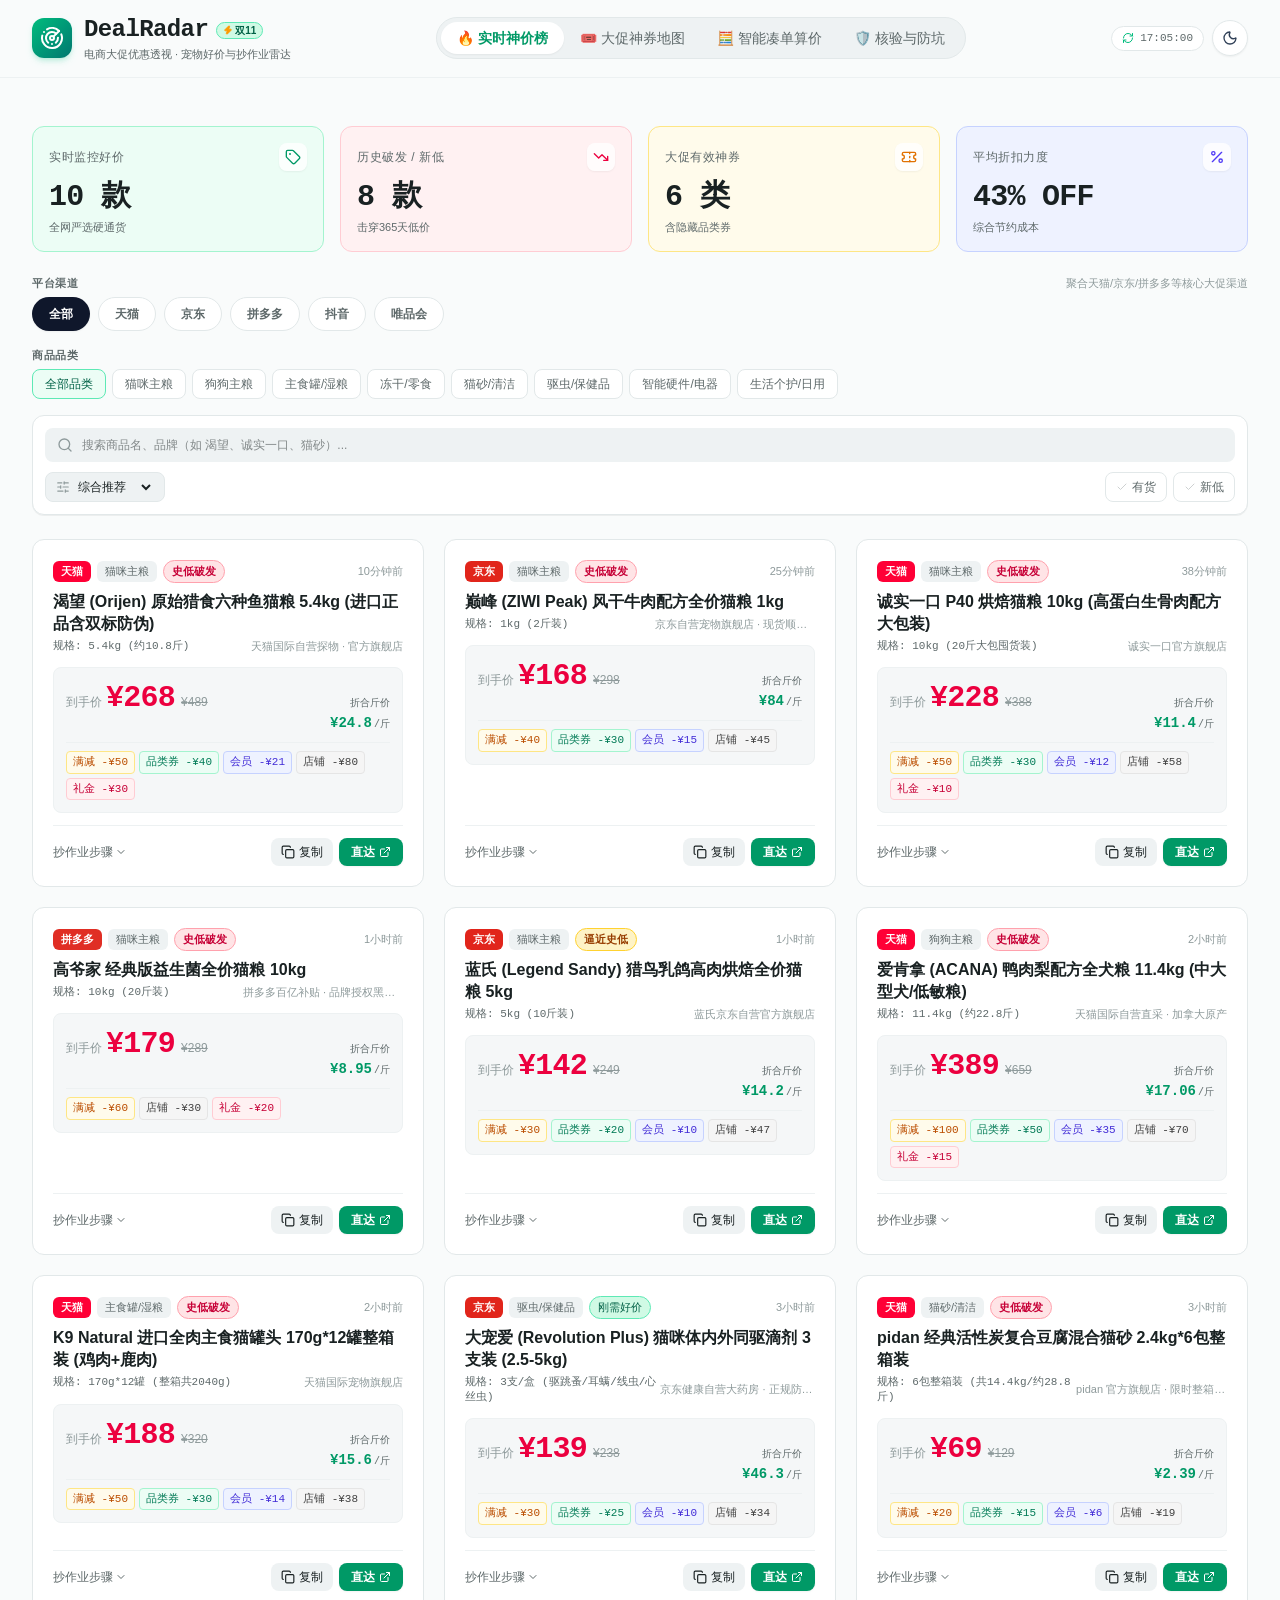
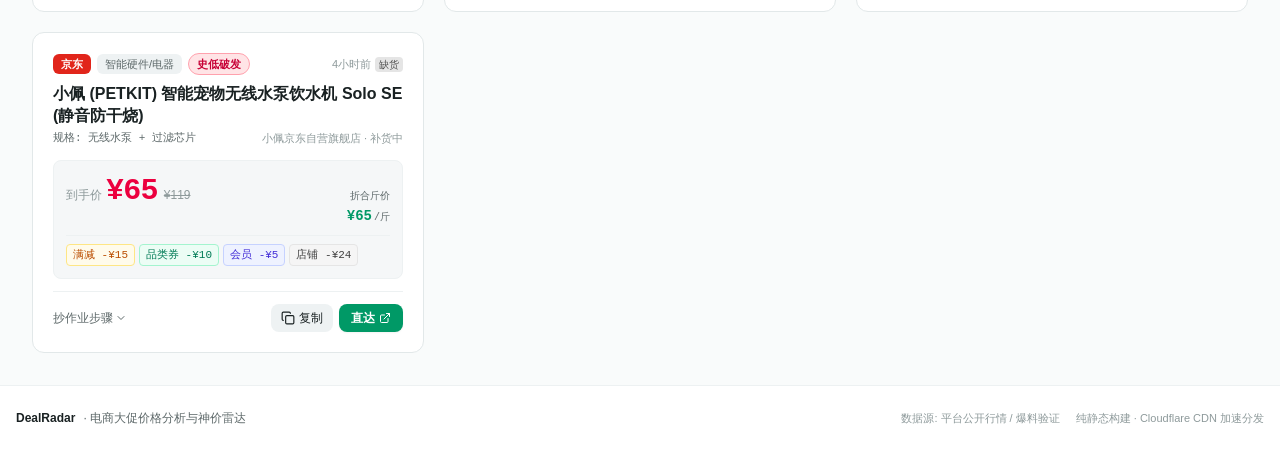
==== pages/deal-radar/index.html @ f2adf4da "chore(pages): 同步 deal-radar 移动端适配静态产物" ====
<!DOCTYPE html>
<html lang="zh-CN">
  <head>
    <meta charset="UTF-8" />
    <meta name="viewport" content="width=device-width, initial-scale=1.0, maximum-scale=1.0, user-scalable=no, viewport-fit=cover" />
    <meta name="apple-mobile-web-app-capable" content="yes" />
    <meta name="apple-mobile-web-app-status-bar-style" content="default" />
    <meta name="format-detection" content="telephone=no" />
    <title>DealRadar | 电商大促价格分析与神价雷达</title>
    <meta name="description" content="双十一电商促销规则叠加透视、大额优惠券与隐藏入口直达、宠物好价实时抄作业雷达。" />
    <link rel="icon" type="image/svg+xml" href="data:image/svg+xml,<svg xmlns='http://www.w3.org/2000/svg' viewBox='0 0 24 24' fill='none' stroke='%23059669' stroke-width='2' stroke-linecap='round' stroke-linejoin='round'><circle cx='12' cy='12' r='10'/><path d='m4.93 4.93 4.24 4.24'/><path d='m14.83 9.17 4.24-4.24'/><path d='m14.83 14.83 4.24 4.24'/><path d='m9.17 14.83-4.24 4.24'/><circle cx='12' cy='12' r='4'/></svg>" />
    <script type="module" crossorigin src="./assets/index-WCNgTl_x.js"></script>
    <link rel="stylesheet" crossorigin href="./assets/index-mOmUzY-4.css">
  </head>
  <body class="min-h-screen">
    <div id="root"></div>
  </body>
</html>
---- pages/deal-radar/assets/index-mOmUzY-4.css ----
/*! tailwindcss v4.3.3 | MIT License | https://tailwindcss.com */
@layer properties{@supports (((-webkit-hyphens:none)) and (not (margin-trim:inline))) or ((-moz-orient:inline) and (not (color:rgb(from red r g b)))){*,:before,:after,::backdrop{--tw-translate-x:0;--tw-translate-y:0;--tw-translate-z:0;--tw-scale-x:1;--tw-scale-y:1;--tw-scale-z:1;--tw-space-y-reverse:0;--tw-border-style:solid;--tw-gradient-position:initial;--tw-gradient-from:#0000;--tw-gradient-via:#0000;--tw-gradient-to:#0000;--tw-gradient-stops:initial;--tw-gradient-via-stops:initial;--tw-gradient-from-position:0%;--tw-gradient-via-position:50%;--tw-gradient-to-position:100%;--tw-leading:initial;--tw-font-weight:initial;--tw-tracking:initial;--tw-shadow:0 0 #0000;--tw-shadow-color:initial;--tw-shadow-alpha:100%;--tw-inset-shadow:0 0 #0000;--tw-inset-shadow-color:initial;--tw-inset-shadow-alpha:100%;--tw-ring-color:initial;--tw-ring-shadow:0 0 #0000;--tw-inset-ring-color:initial;--tw-inset-ring-shadow:0 0 #0000;--tw-ring-inset:initial;--tw-ring-offset-width:0px;--tw-ring-offset-color:#fff;--tw-ring-offset-shadow:0 0 #0000;--tw-backdrop-blur:initial;--tw-backdrop-brightness:initial;--tw-backdrop-contrast:initial;--tw-backdrop-grayscale:initial;--tw-backdrop-hue-rotate:initial;--tw-backdrop-invert:initial;--tw-backdrop-opacity:initial;--tw-backdrop-saturate:initial;--tw-backdrop-sepia:initial;--tw-duration:initial}}}@layer theme{:root,:host{--font-sans:-apple-system, BlinkMacSystemFont, "Segoe UI", Roboto, "Helvetica Neue", "Noto Sans", Arial, sans-serif, "Apple Color Emoji", "Segoe UI Emoji", "Segoe UI Symbol", "Noto Color Emoji";--font-mono:ui-monospace, SFMono-Regular, Menlo, Monaco, Consolas, "Liberation Mono", "Courier New", monospace;--color-amber-50:oklch(98.7% .022 95.277);--color-amber-100:oklch(96.2% .059 95.617);--color-amber-200:oklch(92.4% .12 95.746);--color-amber-300:oklch(87.9% .169 91.605);--color-amber-400:oklch(82.8% .189 84.429);--color-amber-500:oklch(76.9% .188 70.08);--color-amber-600:oklch(66.6% .179 58.318);--color-amber-700:oklch(55.5% .163 48.998);--color-amber-800:oklch(47.3% .137 46.201);--color-amber-900:oklch(41.4% .112 45.904);--color-amber-950:oklch(27.9% .077 45.635);--color-emerald-50:oklch(97.9% .021 166.113);--color-emerald-100:oklch(95% .052 163.051);--color-emerald-200:oklch(90.5% .093 164.15);--color-emerald-300:oklch(84.5% .143 164.978);--color-emerald-400:oklch(76.5% .177 163.223);--color-emerald-500:oklch(69.6% .17 162.48);--color-emerald-600:oklch(59.6% .145 163.225);--color-emerald-700:oklch(50.8% .118 165.612);--color-emerald-800:oklch(43.2% .095 166.913);--color-emerald-900:oklch(37.8% .077 168.94);--color-emerald-950:oklch(26.2% .051 172.552);--color-teal-500:oklch(70.4% .14 182.503);--color-teal-700:oklch(51.1% .096 186.391);--color-indigo-50:oklch(96.2% .018 272.314);--color-indigo-100:oklch(93% .034 272.788);--color-indigo-200:oklch(87% .065 274.039);--color-indigo-300:oklch(78.5% .115 274.713);--color-indigo-400:oklch(67.3% .182 276.935);--color-indigo-500:oklch(58.5% .233 277.117);--color-indigo-600:oklch(51.1% .262 276.966);--color-indigo-700:oklch(45.7% .24 277.023);--color-indigo-800:oklch(39.8% .195 277.366);--color-indigo-900:oklch(35.9% .144 278.697);--color-indigo-950:oklch(25.7% .09 281.288);--color-purple-400:oklch(71.4% .203 305.504);--color-purple-600:oklch(55.8% .288 302.321);--color-rose-50:oklch(96.9% .015 12.422);--color-rose-100:oklch(94.1% .03 12.58);--color-rose-200:oklch(89.2% .058 10.001);--color-rose-300:oklch(81% .117 11.638);--color-rose-400:oklch(71.2% .194 13.428);--color-rose-500:oklch(64.5% .246 16.439);--color-rose-600:oklch(58.6% .253 17.585);--color-rose-700:oklch(51.4% .222 16.935);--color-rose-800:oklch(45.5% .188 13.697);--color-rose-900:oklch(41% .159 10.272);--color-rose-950:oklch(27.1% .105 12.094);--color-slate-700:oklch(37.2% .044 257.287);--color-slate-900:oklch(20.8% .042 265.755);--color-neutral-100:oklch(97% 0 none);--color-neutral-200:oklch(92.2% 0 none);--color-neutral-300:oklch(87% 0 none);--color-neutral-400:oklch(70.8% 0 none);--color-neutral-500:oklch(55.6% 0 none);--color-neutral-600:oklch(43.9% 0 none);--color-neutral-700:oklch(37.1% 0 none);--color-neutral-800:oklch(26.9% 0 none);--color-black:#000;--color-white:#fff;--spacing:.25rem;--text-xs:.75rem;--text-xs--line-height:calc(1 / .75);--text-sm:.875rem;--text-sm--line-height:calc(1.25 / .875);--text-base:1rem;--text-base--line-height:calc(1.5 / 1);--text-lg:1.125rem;--text-lg--line-height:calc(1.75 / 1.125);--text-xl:1.25rem;--text-xl--line-height:calc(1.75 / 1.25);--text-2xl:1.5rem;--text-2xl--line-height:calc(2 / 1.5);--text-3xl:1.875rem;--text-3xl--line-height:calc(2.25 / 1.875);--font-weight-normal:400;--font-weight-medium:500;--font-weight-semibold:600;--font-weight-bold:700;--font-weight-extrabold:800;--font-weight-black:900;--tracking-tight:-.025em;--tracking-wider:.05em;--leading-snug:1.375;--leading-relaxed:1.625;--radius-md:.375rem;--radius-lg:.5rem;--radius-xl:.75rem;--radius-2xl:1rem;--animate-pulse:pulse 2s cubic-bezier(.4, 0, .6, 1) infinite;--animate-bounce:bounce 1s infinite;--blur-xl:24px;--default-transition-duration:.15s;--default-transition-timing-function:cubic-bezier(.4, 0, .2, 1);--default-font-family:var(--font-sans);--default-mono-font-family:var(--font-mono)}}@layer base{*,:after,:before,::backdrop{box-sizing:border-box;border:0 solid;margin:0;padding:0}::file-selector-button{box-sizing:border-box;border:0 solid;margin:0;padding:0}html,:host{-webkit-text-size-adjust:100%;tab-size:4;line-height:1.5;font-family:var(--default-font-family,-apple-system, BlinkMacSystemFont, "Segoe UI", Roboto, "Helvetica Neue", "Noto Sans", Arial, sans-serif, "Apple Color Emoji", "Segoe UI Emoji", "Segoe UI Symbol", "Noto Color Emoji");font-feature-settings:var(--default-font-feature-settings,normal);font-variation-settings:var(--default-font-variation-settings,normal);-webkit-tap-highlight-color:transparent}hr{height:0;color:inherit;border-top-width:1px}abbr:where([title]){-webkit-text-decoration:underline dotted;text-decoration:underline dotted}h1,h2,h3,h4,h5,h6{font-size:inherit;font-weight:inherit}a{color:inherit;-webkit-text-decoration:inherit;-webkit-text-decoration:inherit;-webkit-text-decoration:inherit;-webkit-text-decoration:inherit;text-decoration:inherit}b,strong{font-weight:bolder}code,kbd,samp,pre{font-family:var(--default-mono-font-family,ui-monospace, SFMono-Regular, Menlo, Monaco, Consolas, "Liberation Mono", "Courier New", monospace);font-feature-settings:var(--default-mono-font-feature-settings,normal);font-variation-settings:var(--default-mono-font-variation-settings,normal);font-size:1em}small{font-size:80%}sub,sup{vertical-align:baseline;font-size:75%;line-height:0;position:relative}sub{bottom:-.25em}sup{top:-.5em}table{text-indent:0;border-color:inherit;border-collapse:collapse}:-moz-focusring:where(:not(iframe)){outline:auto}progress{vertical-align:baseline}summary{display:list-item}ol,ul,menu{list-style:none}img,svg,video,canvas,audio,iframe,embed,object{vertical-align:middle;display:block}img,video{max-width:100%;height:auto}button,input,select,optgroup,textarea{font:inherit;font-feature-settings:inherit;font-variation-settings:inherit;letter-spacing:inherit;color:inherit;opacity:1;background-color:#0000;border-radius:0}::file-selector-button{font:inherit;font-feature-settings:inherit;font-variation-settings:inherit;letter-spacing:inherit;color:inherit;opacity:1;background-color:#0000;border-radius:0}:where(select:is([multiple],[size])) optgroup{font-weight:bolder}:where(select:is([multiple],[size])) optgroup option{padding-inline-start:20px}::file-selector-button{margin-inline-end:4px}::placeholder{opacity:1}@supports (not ((-webkit-appearance:-apple-pay-button))) or (contain-intrinsic-size:1px){::placeholder{color:currentColor}@supports (color:color-mix(in lab, red, red)){::placeholder{color:color-mix(in oklab, currentcolor 50%, transparent)}}}textarea{resize:vertical}::-webkit-search-decoration{-webkit-appearance:none}::-webkit-date-and-time-value{min-height:1lh;text-align:inherit}::-webkit-datetime-edit{display:inline-flex}::-webkit-datetime-edit-fields-wrapper{padding:0}::-webkit-datetime-edit{padding-block:0}::-webkit-datetime-edit-year-field{padding-block:0}::-webkit-datetime-edit-month-field{padding-block:0}::-webkit-datetime-edit-day-field{padding-block:0}::-webkit-datetime-edit-hour-field{padding-block:0}::-webkit-datetime-edit-minute-field{padding-block:0}::-webkit-datetime-edit-second-field{padding-block:0}::-webkit-datetime-edit-millisecond-field{padding-block:0}::-webkit-datetime-edit-meridiem-field{padding-block:0}::-webkit-calendar-picker-indicator{line-height:1}:-moz-ui-invalid{box-shadow:none}button,input:where([type=button],[type=reset],[type=submit]){appearance:button}::file-selector-button{appearance:button}::-webkit-inner-spin-button{height:auto}::-webkit-outer-spin-button{height:auto}[hidden]:where(:not([hidden=until-found])){display:none!important}}@layer components;@layer utilities{.absolute{position:absolute}.fixed{position:fixed}.relative{position:relative}.static{position:static}.sticky{position:sticky}.top-0{top:0}.top-1\/2{top:50%}.right-0{right:0}.bottom-0{bottom:0}.left-0{left:0}.left-3{left:calc(var(--spacing) * 3)}.z-40{z-index:40}.z-50{z-index:50}.-mx-3\.5{margin-inline:calc(var(--spacing) * -3.5)}.mx-auto{margin-inline:auto}.my-3{margin-block:calc(var(--spacing) * 3)}.mt-0\.5{margin-top:calc(var(--spacing) * .5)}.mt-1{margin-top:var(--spacing)}.mt-2{margin-top:calc(var(--spacing) * 2)}.mt-2\.5{margin-top:calc(var(--spacing) * 2.5)}.mt-3{margin-top:calc(var(--spacing) * 3)}.mt-3\.5{margin-top:calc(var(--spacing) * 3.5)}.mt-6{margin-top:calc(var(--spacing) * 6)}.mt-auto{margin-top:auto}.mb-1{margin-bottom:var(--spacing)}.mb-1\.5{margin-bottom:calc(var(--spacing) * 1.5)}.mb-2{margin-bottom:calc(var(--spacing) * 2)}.mb-2\.5{margin-bottom:calc(var(--spacing) * 2.5)}.ml-0\.5{margin-left:calc(var(--spacing) * .5)}.ml-1{margin-left:var(--spacing)}.line-clamp-1{-webkit-line-clamp:1;-webkit-box-orient:vertical;display:-webkit-box;overflow:hidden}.line-clamp-2{-webkit-line-clamp:2;-webkit-box-orient:vertical;display:-webkit-box;overflow:hidden}.block{display:block}.flex{display:flex}.grid{display:grid}.hidden{display:none}.inline-flex{display:inline-flex}.h-0\.5{height:calc(var(--spacing) * .5)}.h-2\.5{height:calc(var(--spacing) * 2.5)}.h-3{height:calc(var(--spacing) * 3)}.h-3\.5{height:calc(var(--spacing) * 3.5)}.h-4{height:calc(var(--spacing) * 4)}.h-4\.5{height:calc(var(--spacing) * 4.5)}.h-5{height:calc(var(--spacing) * 5)}.h-8{height:calc(var(--spacing) * 8)}.h-9{height:calc(var(--spacing) * 9)}.h-14{height:calc(var(--spacing) * 14)}.min-h-screen{min-height:100vh}.w-2\.5{width:calc(var(--spacing) * 2.5)}.w-3{width:calc(var(--spacing) * 3)}.w-3\.5{width:calc(var(--spacing) * 3.5)}.w-4{width:calc(var(--spacing) * 4)}.w-4\.5{width:calc(var(--spacing) * 4.5)}.w-5{width:calc(var(--spacing) * 5)}.w-8{width:calc(var(--spacing) * 8)}.w-9{width:calc(var(--spacing) * 9)}.w-full{width:100%}.max-w-\[140px\]{max-width:140px}.max-w-\[220px\]{max-width:220px}.max-w-\[1440px\]{max-width:1440px}.min-w-0{min-width:0}.flex-1{flex:1}.shrink-0{flex-shrink:0}.-translate-y-1\/2{--tw-translate-y:calc(calc(1 / 2 * 100%) * -1);translate:var(--tw-translate-x) var(--tw-translate-y)}.scale-100{--tw-scale-x:100%;--tw-scale-y:100%;--tw-scale-z:100%;scale:var(--tw-scale-x) var(--tw-scale-y)}.scale-110{--tw-scale-x:110%;--tw-scale-y:110%;--tw-scale-z:110%;scale:var(--tw-scale-x) var(--tw-scale-y)}.animate-\[spin_6s_linear_infinite\]{animation:6s linear infinite spin}.animate-bounce{animation:var(--animate-bounce)}.animate-pulse{animation:var(--animate-pulse)}.cursor-pointer{cursor:pointer}.scrollbar-none{scrollbar-width:none}.grid-cols-1{grid-template-columns:repeat(1,minmax(0,1fr))}.grid-cols-2{grid-template-columns:repeat(2,minmax(0,1fr))}.grid-cols-4{grid-template-columns:repeat(4,minmax(0,1fr))}.flex-col{flex-direction:column}.flex-wrap{flex-wrap:wrap}.items-baseline{align-items:baseline}.items-center{align-items:center}.items-start{align-items:flex-start}.justify-between{justify-content:space-between}.justify-center{justify-content:center}.gap-0\.5{gap:calc(var(--spacing) * .5)}.gap-1{gap:var(--spacing)}.gap-1\.5{gap:calc(var(--spacing) * 1.5)}.gap-2{gap:calc(var(--spacing) * 2)}.gap-2\.5{gap:calc(var(--spacing) * 2.5)}.gap-3{gap:calc(var(--spacing) * 3)}.gap-3\.5{gap:calc(var(--spacing) * 3.5)}.gap-4{gap:calc(var(--spacing) * 4)}:where(.space-y-1>:not(:last-child)){--tw-space-y-reverse:0;margin-block-start:calc(var(--spacing) * var(--tw-space-y-reverse));margin-block-end:calc(var(--spacing) * calc(1 - var(--tw-space-y-reverse)))}:where(.space-y-1\.5>:not(:last-child)){--tw-space-y-reverse:0;margin-block-start:calc(calc(var(--spacing) * 1.5) * var(--tw-space-y-reverse));margin-block-end:calc(calc(var(--spacing) * 1.5) * calc(1 - var(--tw-space-y-reverse)))}:where(.space-y-2>:not(:last-child)){--tw-space-y-reverse:0;margin-block-start:calc(calc(var(--spacing) * 2) * var(--tw-space-y-reverse));margin-block-end:calc(calc(var(--spacing) * 2) * calc(1 - var(--tw-space-y-reverse)))}:where(.space-y-2\.5>:not(:last-child)){--tw-space-y-reverse:0;margin-block-start:calc(calc(var(--spacing) * 2.5) * var(--tw-space-y-reverse));margin-block-end:calc(calc(var(--spacing) * 2.5) * calc(1 - var(--tw-space-y-reverse)))}:where(.space-y-3>:not(:last-child)){--tw-space-y-reverse:0;margin-block-start:calc(calc(var(--spacing) * 3) * var(--tw-space-y-reverse));margin-block-end:calc(calc(var(--spacing) * 3) * calc(1 - var(--tw-space-y-reverse)))}:where(.space-y-3\.5>:not(:last-child)){--tw-space-y-reverse:0;margin-block-start:calc(calc(var(--spacing) * 3.5) * var(--tw-space-y-reverse));margin-block-end:calc(calc(var(--spacing) * 3.5) * calc(1 - var(--tw-space-y-reverse)))}:where(.space-y-4>:not(:last-child)){--tw-space-y-reverse:0;margin-block-start:calc(calc(var(--spacing) * 4) * var(--tw-space-y-reverse));margin-block-end:calc(calc(var(--spacing) * 4) * calc(1 - var(--tw-space-y-reverse)))}:where(.space-y-6>:not(:last-child)){--tw-space-y-reverse:0;margin-block-start:calc(calc(var(--spacing) * 6) * var(--tw-space-y-reverse));margin-block-end:calc(calc(var(--spacing) * 6) * calc(1 - var(--tw-space-y-reverse)))}.truncate{text-overflow:ellipsis;white-space:nowrap;overflow:hidden}.overflow-x-auto{overflow-x:auto}.rounded{border-radius:.25rem}.rounded-2xl{border-radius:var(--radius-2xl)}.rounded-full{border-radius:2147483647px}.rounded-lg{border-radius:var(--radius-lg)}.rounded-md{border-radius:var(--radius-md)}.rounded-xl{border-radius:var(--radius-xl)}.border{border-style:var(--tw-border-style);border-width:1px}.border-t{border-top-style:var(--tw-border-style);border-top-width:1px}.border-b{border-bottom-style:var(--tw-border-style);border-bottom-width:1px}.border-none{--tw-border-style:none;border-style:none}.border-\[var\(--color-border\)\]{border-color:var(--color-border)}.border-\[var\(--color-border-soft\)\]{border-color:var(--color-border-soft)}.border-amber-200{border-color:var(--color-amber-200)}.border-amber-300{border-color:var(--color-amber-300)}.border-emerald-200{border-color:var(--color-emerald-200)}.border-emerald-200\/60{border-color:#a4f4cf99}@supports (color:color-mix(in lab, red, red)){.border-emerald-200\/60{border-color:color-mix(in oklab, var(--color-emerald-200) 60%, transparent)}}.border-emerald-300{border-color:var(--color-emerald-300)}.border-emerald-500\/20{border-color:#00bb7f33}@supports (color:color-mix(in lab, red, red)){.border-emerald-500\/20{border-color:color-mix(in oklab, var(--color-emerald-500) 20%, transparent)}}.border-emerald-600{border-color:var(--color-emerald-600)}.border-indigo-200{border-color:var(--color-indigo-200)}.border-neutral-200{border-color:var(--color-neutral-200)}.border-rose-200{border-color:var(--color-rose-200)}.border-rose-300{border-color:var(--color-rose-300)}.border-rose-600{border-color:var(--color-rose-600)}.border-transparent{border-color:#0000}.bg-\[var\(--color-page\)\],.bg-\[var\(--color-page\)\]\/95{background-color:var(--color-page)}@supports (color:color-mix(in lab, red, red)){.bg-\[var\(--color-page\)\]\/95{background-color:color-mix(in oklab, var(--color-page) 95%, transparent)}}.bg-\[var\(--color-surface\)\],.bg-\[var\(--color-surface\)\]\/95{background-color:var(--color-surface)}@supports (color:color-mix(in lab, red, red)){.bg-\[var\(--color-surface\)\]\/95{background-color:color-mix(in oklab, var(--color-surface) 95%, transparent)}}.bg-\[var\(--color-surface-muted\)\],.bg-\[var\(--color-surface-muted\)\]\/40{background-color:var(--color-surface-muted)}@supports (color:color-mix(in lab, red, red)){.bg-\[var\(--color-surface-muted\)\]\/40{background-color:color-mix(in oklab, var(--color-surface-muted) 40%, transparent)}}.bg-\[var\(--color-surface-muted\)\]\/50{background-color:var(--color-surface-muted)}@supports (color:color-mix(in lab, red, red)){.bg-\[var\(--color-surface-muted\)\]\/50{background-color:color-mix(in oklab, var(--color-surface-muted) 50%, transparent)}}.bg-\[var\(--color-surface-muted\)\]\/60{background-color:var(--color-surface-muted)}@supports (color:color-mix(in lab, red, red)){.bg-\[var\(--color-surface-muted\)\]\/60{background-color:color-mix(in oklab, var(--color-surface-muted) 60%, transparent)}}.bg-amber-50{background-color:var(--color-amber-50)}.bg-amber-100{background-color:var(--color-amber-100)}.bg-emerald-50{background-color:var(--color-emerald-50)}.bg-emerald-50\/50{background-color:#ecfdf580}@supports (color:color-mix(in lab, red, red)){.bg-emerald-50\/50{background-color:color-mix(in oklab, var(--color-emerald-50) 50%, transparent)}}.bg-emerald-100{background-color:var(--color-emerald-100)}.bg-emerald-200\/80{background-color:#a4f4cfcc}@supports (color:color-mix(in lab, red, red)){.bg-emerald-200\/80{background-color:color-mix(in oklab, var(--color-emerald-200) 80%, transparent)}}.bg-emerald-500{background-color:var(--color-emerald-500)}.bg-emerald-600{background-color:var(--color-emerald-600)}.bg-indigo-50{background-color:var(--color-indigo-50)}.bg-indigo-50\/60{background-color:#eef2ff99}@supports (color:color-mix(in lab, red, red)){.bg-indigo-50\/60{background-color:color-mix(in oklab, var(--color-indigo-50) 60%, transparent)}}.bg-indigo-100{background-color:var(--color-indigo-100)}.bg-neutral-100{background-color:var(--color-neutral-100)}.bg-neutral-200{background-color:var(--color-neutral-200)}.bg-rose-50{background-color:var(--color-rose-50)}.bg-rose-100{background-color:var(--color-rose-100)}.bg-rose-600{background-color:var(--color-rose-600)}.bg-slate-900{background-color:var(--color-slate-900)}.bg-transparent{background-color:#0000}.bg-white{background-color:var(--color-white)}.bg-white\/80{background-color:#fffc}@supports (color:color-mix(in lab, red, red)){.bg-white\/80{background-color:color-mix(in oklab, var(--color-white) 80%, transparent)}}.bg-gradient-to-br{--tw-gradient-position:to bottom right in oklab;background-image:linear-gradient(var(--tw-gradient-stops))}.bg-gradient-to-r{--tw-gradient-position:to right in oklab;background-image:linear-gradient(var(--tw-gradient-stops))}.from-emerald-500{--tw-gradient-from:var(--color-emerald-500);--tw-gradient-stops:var(--tw-gradient-via-stops,var(--tw-gradient-position), var(--tw-gradient-from) var(--tw-gradient-from-position), var(--tw-gradient-to) var(--tw-gradient-to-position))}.from-emerald-500\/10{--tw-gradient-from:#00bb7f1a}@supports (color:color-mix(in lab, red, red)){.from-emerald-500\/10{--tw-gradient-from:color-mix(in oklab, var(--color-emerald-500) 10%, transparent)}}.from-emerald-500\/10{--tw-gradient-stops:var(--tw-gradient-via-stops,var(--tw-gradient-position), var(--tw-gradient-from) var(--tw-gradient-from-position), var(--tw-gradient-to) var(--tw-gradient-to-position))}.via-teal-500\/10{--tw-gradient-via:#00baa71a}@supports (color:color-mix(in lab, red, red)){.via-teal-500\/10{--tw-gradient-via:color-mix(in oklab, var(--color-teal-500) 10%, transparent)}}.via-teal-500\/10{--tw-gradient-via-stops:var(--tw-gradient-position), var(--tw-gradient-from) var(--tw-gradient-from-position), var(--tw-gradient-via) var(--tw-gradient-via-position), var(--tw-gradient-to) var(--tw-gradient-to-position);--tw-gradient-stops:var(--tw-gradient-via-stops)}.to-indigo-500\/10{--tw-gradient-to:#625fff1a}@supports (color:color-mix(in lab, red, red)){.to-indigo-500\/10{--tw-gradient-to:color-mix(in oklab, var(--color-indigo-500) 10%, transparent)}}.to-indigo-500\/10{--tw-gradient-stops:var(--tw-gradient-via-stops,var(--tw-gradient-position), var(--tw-gradient-from) var(--tw-gradient-from-position), var(--tw-gradient-to) var(--tw-gradient-to-position))}.to-teal-700{--tw-gradient-to:var(--color-teal-700);--tw-gradient-stops:var(--tw-gradient-via-stops,var(--tw-gradient-position), var(--tw-gradient-from) var(--tw-gradient-from-position), var(--tw-gradient-to) var(--tw-gradient-to-position))}.fill-amber-500{fill:var(--color-amber-500)}.p-1{padding:var(--spacing)}.p-1\.5{padding:calc(var(--spacing) * 1.5)}.p-2{padding:calc(var(--spacing) * 2)}.p-2\.5{padding:calc(var(--spacing) * 2.5)}.p-3{padding:calc(var(--spacing) * 3)}.p-3\.5{padding:calc(var(--spacing) * 3.5)}.p-4{padding:calc(var(--spacing) * 4)}.p-5{padding:calc(var(--spacing) * 5)}.px-1{padding-inline:var(--spacing)}.px-1\.5{padding-inline:calc(var(--spacing) * 1.5)}.px-2\.5{padding-inline:calc(var(--spacing) * 2.5)}.px-3{padding-inline:calc(var(--spacing) * 3)}.px-3\.5{padding-inline:calc(var(--spacing) * 3.5)}.px-4{padding-inline:calc(var(--spacing) * 4)}.py-0\.5{padding-block:calc(var(--spacing) * .5)}.py-1{padding-block:var(--spacing)}.py-1\.5{padding-block:calc(var(--spacing) * 1.5)}.py-2{padding-block:calc(var(--spacing) * 2)}.py-2\.5{padding-block:calc(var(--spacing) * 2.5)}.py-3{padding-block:calc(var(--spacing) * 3)}.py-6{padding-block:calc(var(--spacing) * 6)}.py-12{padding-block:calc(var(--spacing) * 12)}.pt-1\.5{padding-top:calc(var(--spacing) * 1.5)}.pt-2\.5{padding-top:calc(var(--spacing) * 2.5)}.pt-3{padding-top:calc(var(--spacing) * 3)}.pr-4{padding-right:calc(var(--spacing) * 4)}.pb-0\.5{padding-bottom:calc(var(--spacing) * .5)}.pb-1{padding-bottom:var(--spacing)}.pb-20{padding-bottom:calc(var(--spacing) * 20)}.pb-24{padding-bottom:calc(var(--spacing) * 24)}.pb-\[env\(safe-area-inset-bottom\)\]{padding-bottom:env(safe-area-inset-bottom)}.pl-9{padding-left:calc(var(--spacing) * 9)}.text-center{text-align:center}.text-right{text-align:right}.font-mono{font-family:var(--font-mono)}.text-2xl{font-size:var(--text-2xl);line-height:var(--tw-leading,var(--text-2xl--line-height))}.text-base{font-size:var(--text-base);line-height:var(--tw-leading,var(--text-base--line-height))}.text-lg{font-size:var(--text-lg);line-height:var(--tw-leading,var(--text-lg--line-height))}.text-sm{font-size:var(--text-sm);line-height:var(--tw-leading,var(--text-sm--line-height))}.text-xl{font-size:var(--text-xl);line-height:var(--tw-leading,var(--text-xl--line-height))}.text-xs{font-size:var(--text-xs);line-height:var(--tw-leading,var(--text-xs--line-height))}.text-\[9px\]{font-size:9px}.text-\[10px\]{font-size:10px}.text-\[11px\]{font-size:11px}.leading-none{--tw-leading:1;line-height:1}.leading-relaxed{--tw-leading:var(--leading-relaxed);line-height:var(--leading-relaxed)}.leading-snug{--tw-leading:var(--leading-snug);line-height:var(--leading-snug)}.font-black{--tw-font-weight:var(--font-weight-black);font-weight:var(--font-weight-black)}.font-bold{--tw-font-weight:var(--font-weight-bold);font-weight:var(--font-weight-bold)}.font-extrabold{--tw-font-weight:var(--font-weight-extrabold);font-weight:var(--font-weight-extrabold)}.font-medium{--tw-font-weight:var(--font-weight-medium);font-weight:var(--font-weight-medium)}.font-normal{--tw-font-weight:var(--font-weight-normal);font-weight:var(--font-weight-normal)}.font-semibold{--tw-font-weight:var(--font-weight-semibold);font-weight:var(--font-weight-semibold)}.tracking-tight{--tw-tracking:var(--tracking-tight);letter-spacing:var(--tracking-tight)}.tracking-wider{--tw-tracking:var(--tracking-wider);letter-spacing:var(--tracking-wider)}.whitespace-nowrap{white-space:nowrap}.text-\[var\(--color-text-muted\)\]{color:var(--color-text-muted)}.text-\[var\(--color-text-primary\)\]{color:var(--color-text-primary)}.text-\[var\(--color-text-soft\)\]{color:var(--color-text-soft)}.text-amber-400{color:var(--color-amber-400)}.text-amber-500{color:var(--color-amber-500)}.text-amber-600{color:var(--color-amber-600)}.text-amber-700{color:var(--color-amber-700)}.text-amber-800{color:var(--color-amber-800)}.text-emerald-500{color:var(--color-emerald-500)}.text-emerald-600{color:var(--color-emerald-600)}.text-emerald-700{color:var(--color-emerald-700)}.text-emerald-800{color:var(--color-emerald-800)}.text-indigo-600{color:var(--color-indigo-600)}.text-indigo-700{color:var(--color-indigo-700)}.text-neutral-500{color:var(--color-neutral-500)}.text-neutral-600{color:var(--color-neutral-600)}.text-neutral-700{color:var(--color-neutral-700)}.text-purple-600{color:var(--color-purple-600)}.text-rose-500{color:var(--color-rose-500)}.text-rose-600{color:var(--color-rose-600)}.text-rose-700{color:var(--color-rose-700)}.text-slate-700{color:var(--color-slate-700)}.text-white{color:var(--color-white)}.uppercase{text-transform:uppercase}.line-through{text-decoration-line:line-through}.opacity-30{opacity:.3}.opacity-60{opacity:.6}.opacity-100{opacity:1}.shadow-2xs{--tw-shadow:0 1px var(--tw-shadow-color,#0000000d);box-shadow:var(--tw-inset-shadow), var(--tw-inset-ring-shadow), var(--tw-ring-offset-shadow), var(--tw-ring-shadow), var(--tw-shadow)}.shadow-\[0_-4px_20px_rgba\(0\,0\,0\,0\.06\)\]{--tw-shadow:0 -4px 20px var(--tw-shadow-color,#0000000f);box-shadow:var(--tw-inset-shadow), var(--tw-inset-ring-shadow), var(--tw-ring-offset-shadow), var(--tw-ring-shadow), var(--tw-shadow)}.shadow-md{--tw-shadow:0 4px 6px -1px var(--tw-shadow-color,#0000001a), 0 2px 4px -2px var(--tw-shadow-color,#0000001a);box-shadow:var(--tw-inset-shadow), var(--tw-inset-ring-shadow), var(--tw-ring-offset-shadow), var(--tw-ring-shadow), var(--tw-shadow)}.shadow-xs{--tw-shadow:0 1px 2px 0 var(--tw-shadow-color,#0000000d);box-shadow:var(--tw-inset-shadow), var(--tw-inset-ring-shadow), var(--tw-ring-offset-shadow), var(--tw-ring-shadow), var(--tw-shadow)}.shadow-emerald-500\/20{--tw-shadow-color:#00bb7f33}@supports (color:color-mix(in lab, red, red)){.shadow-emerald-500\/20{--tw-shadow-color:color-mix(in oklab, color-mix(in oklab, var(--color-emerald-500) 20%, transparent) var(--tw-shadow-alpha), transparent)}}.backdrop-blur-xl{--tw-backdrop-blur:blur(var(--blur-xl));-webkit-backdrop-filter:var(--tw-backdrop-blur,) var(--tw-backdrop-brightness,) var(--tw-backdrop-contrast,) var(--tw-backdrop-grayscale,) var(--tw-backdrop-hue-rotate,) var(--tw-backdrop-invert,) var(--tw-backdrop-opacity,) var(--tw-backdrop-saturate,) var(--tw-backdrop-sepia,);backdrop-filter:var(--tw-backdrop-blur,) var(--tw-backdrop-brightness,) var(--tw-backdrop-contrast,) var(--tw-backdrop-grayscale,) var(--tw-backdrop-hue-rotate,) var(--tw-backdrop-invert,) var(--tw-backdrop-opacity,) var(--tw-backdrop-saturate,) var(--tw-backdrop-sepia,)}.transition{transition-property:color,background-color,border-color,outline-color,text-decoration-color,fill,stroke,--tw-gradient-from,--tw-gradient-via,--tw-gradient-to,opacity,box-shadow,transform,translate,scale,rotate,filter,-webkit-backdrop-filter,backdrop-filter,display,content-visibility,overlay,pointer-events;transition-timing-function:var(--tw-ease,var(--default-transition-timing-function));transition-duration:var(--tw-duration,var(--default-transition-duration))}.transition-all{transition-property:all;transition-timing-function:var(--tw-ease,var(--default-transition-timing-function));transition-duration:var(--tw-duration,var(--default-transition-duration))}.transition-colors{transition-property:color,background-color,border-color,outline-color,text-decoration-color,fill,stroke,--tw-gradient-from,--tw-gradient-via,--tw-gradient-to;transition-timing-function:var(--tw-ease,var(--default-transition-timing-function));transition-duration:var(--tw-duration,var(--default-transition-duration))}.transition-transform{transition-property:transform,translate,scale,rotate;transition-timing-function:var(--tw-ease,var(--default-transition-timing-function));transition-duration:var(--tw-duration,var(--default-transition-duration))}.duration-200{--tw-duration:.2s;transition-duration:.2s}.outline-none{--tw-outline-style:none;outline-style:none}@media (hover:hover){.group-hover\:text-emerald-600:is(:where(.group):hover *){color:var(--color-emerald-600)}.hover\:-translate-y-0\.5:hover{--tw-translate-y:calc(var(--spacing) * -.5);translate:var(--tw-translate-x) var(--tw-translate-y)}.hover\:border-emerald-500\/40:hover{border-color:#00bb7f66}@supports (color:color-mix(in lab, red, red)){.hover\:border-emerald-500\/40:hover{border-color:color-mix(in oklab, var(--color-emerald-500) 40%, transparent)}}.hover\:bg-\[var\(--color-border\)\]:hover{background-color:var(--color-border)}.hover\:bg-\[var\(--color-surface-hover\)\]:hover{background-color:var(--color-surface-hover)}.hover\:bg-emerald-700:hover{background-color:var(--color-emerald-700)}.hover\:text-\[var\(--color-text-primary\)\]:hover{color:var(--color-text-primary)}.hover\:text-emerald-600:hover{color:var(--color-emerald-600)}.hover\:shadow-md:hover{--tw-shadow:0 4px 6px -1px var(--tw-shadow-color,#0000001a), 0 2px 4px -2px var(--tw-shadow-color,#0000001a);box-shadow:var(--tw-inset-shadow), var(--tw-inset-ring-shadow), var(--tw-ring-offset-shadow), var(--tw-ring-shadow), var(--tw-shadow)}}.focus\:border-emerald-500:focus{border-color:var(--color-emerald-500)}.focus\:border-indigo-500:focus{border-color:var(--color-indigo-500)}.focus\:bg-\[var\(--color-surface\)\]:focus{background-color:var(--color-surface)}.active\:scale-95:active{--tw-scale-x:95%;--tw-scale-y:95%;--tw-scale-z:95%;scale:var(--tw-scale-x) var(--tw-scale-y)}@media (width>=40rem){.sm\:mx-0{margin-inline:0}.sm\:my-6{margin-block:calc(var(--spacing) * 6)}.sm\:mt-3{margin-top:calc(var(--spacing) * 3)}.sm\:mt-3\.5{margin-top:calc(var(--spacing) * 3.5)}.sm\:flex{display:flex}.sm\:inline{display:inline}.sm\:h-5{height:calc(var(--spacing) * 5)}.sm\:h-6{height:calc(var(--spacing) * 6)}.sm\:h-9{height:calc(var(--spacing) * 9)}.sm\:h-10{height:calc(var(--spacing) * 10)}.sm\:w-5{width:calc(var(--spacing) * 5)}.sm\:w-6{width:calc(var(--spacing) * 6)}.sm\:w-9{width:calc(var(--spacing) * 9)}.sm\:w-10{width:calc(var(--spacing) * 10)}.sm\:max-w-\[160px\]{max-width:160px}.sm\:grid-cols-2{grid-template-columns:repeat(2,minmax(0,1fr))}.sm\:flex-row{flex-direction:row}.sm\:gap-1\.5{gap:calc(var(--spacing) * 1.5)}.sm\:gap-2{gap:calc(var(--spacing) * 2)}.sm\:gap-3{gap:calc(var(--spacing) * 3)}.sm\:gap-4{gap:calc(var(--spacing) * 4)}.sm\:gap-5{gap:calc(var(--spacing) * 5)}.sm\:gap-6{gap:calc(var(--spacing) * 6)}:where(.sm\:space-y-2>:not(:last-child)){--tw-space-y-reverse:0;margin-block-start:calc(calc(var(--spacing) * 2) * var(--tw-space-y-reverse));margin-block-end:calc(calc(var(--spacing) * 2) * calc(1 - var(--tw-space-y-reverse)))}:where(.sm\:space-y-4>:not(:last-child)){--tw-space-y-reverse:0;margin-block-start:calc(calc(var(--spacing) * 4) * var(--tw-space-y-reverse));margin-block-end:calc(calc(var(--spacing) * 4) * calc(1 - var(--tw-space-y-reverse)))}:where(.sm\:space-y-5>:not(:last-child)){--tw-space-y-reverse:0;margin-block-start:calc(calc(var(--spacing) * 5) * var(--tw-space-y-reverse));margin-block-end:calc(calc(var(--spacing) * 5) * calc(1 - var(--tw-space-y-reverse)))}:where(.sm\:space-y-6>:not(:last-child)){--tw-space-y-reverse:0;margin-block-start:calc(calc(var(--spacing) * 6) * var(--tw-space-y-reverse));margin-block-end:calc(calc(var(--spacing) * 6) * calc(1 - var(--tw-space-y-reverse)))}.sm\:p-2{padding:calc(var(--spacing) * 2)}.sm\:p-2\.5{padding:calc(var(--spacing) * 2.5)}.sm\:p-3{padding:calc(var(--spacing) * 3)}.sm\:p-4{padding:calc(var(--spacing) * 4)}.sm\:p-5{padding:calc(var(--spacing) * 5)}.sm\:px-0{padding-inline:0}.sm\:px-1\.5{padding-inline:calc(var(--spacing) * 1.5)}.sm\:px-2{padding-inline:calc(var(--spacing) * 2)}.sm\:px-4{padding-inline:calc(var(--spacing) * 4)}.sm\:px-8{padding-inline:calc(var(--spacing) * 8)}.sm\:py-0\.5{padding-block:calc(var(--spacing) * .5)}.sm\:py-2{padding-block:calc(var(--spacing) * 2)}.sm\:py-3\.5{padding-block:calc(var(--spacing) * 3.5)}.sm\:py-6{padding-block:calc(var(--spacing) * 6)}.sm\:py-16{padding-block:calc(var(--spacing) * 16)}.sm\:pt-2{padding-top:calc(var(--spacing) * 2)}.sm\:pt-3{padding-top:calc(var(--spacing) * 3)}.sm\:text-2xl{font-size:var(--text-2xl);line-height:var(--tw-leading,var(--text-2xl--line-height))}.sm\:text-3xl{font-size:var(--text-3xl);line-height:var(--tw-leading,var(--text-3xl--line-height))}.sm\:text-base{font-size:var(--text-base);line-height:var(--tw-leading,var(--text-base--line-height))}.sm\:text-lg{font-size:var(--text-lg);line-height:var(--tw-leading,var(--text-lg--line-height))}.sm\:text-sm{font-size:var(--text-sm);line-height:var(--tw-leading,var(--text-sm--line-height))}.sm\:text-xl{font-size:var(--text-xl);line-height:var(--tw-leading,var(--text-xl--line-height))}.sm\:text-xs{font-size:var(--text-xs);line-height:var(--tw-leading,var(--text-xs--line-height))}.sm\:text-\[10px\]{font-size:10px}.sm\:text-\[11px\]{font-size:11px}}@media (width>=48rem){.md\:block{display:block}.md\:flex{display:flex}.md\:grid{display:grid}.md\:hidden{display:none}.md\:grid-cols-2{grid-template-columns:repeat(2,minmax(0,1fr))}.md\:grid-cols-3{grid-template-columns:repeat(3,minmax(0,1fr))}.md\:flex-row{flex-direction:row}.md\:items-center{align-items:center}.md\:pb-8{padding-bottom:calc(var(--spacing) * 8)}}@media (width>=64rem){.lg\:col-span-5{grid-column:span 5/span 5}.lg\:col-span-7{grid-column:span 7/span 7}.lg\:grid-cols-3{grid-template-columns:repeat(3,minmax(0,1fr))}.lg\:grid-cols-12{grid-template-columns:repeat(12,minmax(0,1fr))}}@media (prefers-color-scheme:dark){.dark\:border-amber-800{border-color:var(--color-amber-800)}.dark\:border-amber-800\/40{border-color:#953d0066}@supports (color:color-mix(in lab, red, red)){.dark\:border-amber-800\/40{border-color:color-mix(in oklab, var(--color-amber-800) 40%, transparent)}}.dark\:border-amber-900{border-color:var(--color-amber-900)}.dark\:border-emerald-700{border-color:var(--color-emerald-700)}.dark\:border-emerald-800{border-color:var(--color-emerald-800)}.dark\:border-emerald-800\/40{border-color:#005f4666}@supports (color:color-mix(in lab, red, red)){.dark\:border-emerald-800\/40{border-color:color-mix(in oklab, var(--color-emerald-800) 40%, transparent)}}.dark\:border-emerald-900{border-color:var(--color-emerald-900)}.dark\:border-indigo-800\/40{border-color:#372aac66}@supports (color:color-mix(in lab, red, red)){.dark\:border-indigo-800\/40{border-color:color-mix(in oklab, var(--color-indigo-800) 40%, transparent)}}.dark\:border-indigo-900{border-color:var(--color-indigo-900)}.dark\:border-neutral-700{border-color:var(--color-neutral-700)}.dark\:border-rose-800{border-color:var(--color-rose-800)}.dark\:border-rose-800\/40{border-color:#a3003766}@supports (color:color-mix(in lab, red, red)){.dark\:border-rose-800\/40{border-color:color-mix(in oklab, var(--color-rose-800) 40%, transparent)}}.dark\:border-rose-900{border-color:var(--color-rose-900)}.dark\:bg-\[\#1a2325\]{background-color:#1a2325}.dark\:bg-amber-950{background-color:var(--color-amber-950)}.dark\:bg-amber-950\/30{background-color:#4619014d}@supports (color:color-mix(in lab, red, red)){.dark\:bg-amber-950\/30{background-color:color-mix(in oklab, var(--color-amber-950) 30%, transparent)}}.dark\:bg-amber-950\/40{background-color:#46190166}@supports (color:color-mix(in lab, red, red)){.dark\:bg-amber-950\/40{background-color:color-mix(in oklab, var(--color-amber-950) 40%, transparent)}}.dark\:bg-amber-950\/60{background-color:#46190199}@supports (color:color-mix(in lab, red, red)){.dark\:bg-amber-950\/60{background-color:color-mix(in oklab, var(--color-amber-950) 60%, transparent)}}.dark\:bg-black\/30{background-color:#0000004d}@supports (color:color-mix(in lab, red, red)){.dark\:bg-black\/30{background-color:color-mix(in oklab, var(--color-black) 30%, transparent)}}.dark\:bg-black\/40{background-color:#0006}@supports (color:color-mix(in lab, red, red)){.dark\:bg-black\/40{background-color:color-mix(in oklab, var(--color-black) 40%, transparent)}}.dark\:bg-emerald-600{background-color:var(--color-emerald-600)}.dark\:bg-emerald-900{background-color:var(--color-emerald-900)}.dark\:bg-emerald-950{background-color:var(--color-emerald-950)}.dark\:bg-emerald-950\/20{background-color:#002c2233}@supports (color:color-mix(in lab, red, red)){.dark\:bg-emerald-950\/20{background-color:color-mix(in oklab, var(--color-emerald-950) 20%, transparent)}}.dark\:bg-emerald-950\/30{background-color:#002c224d}@supports (color:color-mix(in lab, red, red)){.dark\:bg-emerald-950\/30{background-color:color-mix(in oklab, var(--color-emerald-950) 30%, transparent)}}.dark\:bg-emerald-950\/40{background-color:#002c2266}@supports (color:color-mix(in lab, red, red)){.dark\:bg-emerald-950\/40{background-color:color-mix(in oklab, var(--color-emerald-950) 40%, transparent)}}.dark\:bg-emerald-950\/60{background-color:#002c2299}@supports (color:color-mix(in lab, red, red)){.dark\:bg-emerald-950\/60{background-color:color-mix(in oklab, var(--color-emerald-950) 60%, transparent)}}.dark\:bg-indigo-950\/30{background-color:#1e1a4d4d}@supports (color:color-mix(in lab, red, red)){.dark\:bg-indigo-950\/30{background-color:color-mix(in oklab, var(--color-indigo-950) 30%, transparent)}}.dark\:bg-indigo-950\/40{background-color:#1e1a4d66}@supports (color:color-mix(in lab, red, red)){.dark\:bg-indigo-950\/40{background-color:color-mix(in oklab, var(--color-indigo-950) 40%, transparent)}}.dark\:bg-indigo-950\/60{background-color:#1e1a4d99}@supports (color:color-mix(in lab, red, red)){.dark\:bg-indigo-950\/60{background-color:color-mix(in oklab, var(--color-indigo-950) 60%, transparent)}}.dark\:bg-neutral-800{background-color:var(--color-neutral-800)}.dark\:bg-rose-950{background-color:var(--color-rose-950)}.dark\:bg-rose-950\/40{background-color:#4d021866}@supports (color:color-mix(in lab, red, red)){.dark\:bg-rose-950\/40{background-color:color-mix(in oklab, var(--color-rose-950) 40%, transparent)}}.dark\:bg-rose-950\/60{background-color:#4d021899}@supports (color:color-mix(in lab, red, red)){.dark\:bg-rose-950\/60{background-color:color-mix(in oklab, var(--color-rose-950) 60%, transparent)}}.dark\:text-amber-200{color:var(--color-amber-200)}.dark\:text-amber-300{color:var(--color-amber-300)}.dark\:text-amber-400{color:var(--color-amber-400)}.dark\:text-emerald-200{color:var(--color-emerald-200)}.dark\:text-emerald-300{color:var(--color-emerald-300)}.dark\:text-emerald-400{color:var(--color-emerald-400)}.dark\:text-indigo-300{color:var(--color-indigo-300)}.dark\:text-indigo-400{color:var(--color-indigo-400)}.dark\:text-neutral-300{color:var(--color-neutral-300)}.dark\:text-neutral-400{color:var(--color-neutral-400)}.dark\:text-purple-400{color:var(--color-purple-400)}.dark\:text-rose-300{color:var(--color-rose-300)}.dark\:text-rose-400{color:var(--color-rose-400)}.dark\:text-white{color:var(--color-white)}@media (hover:hover){.dark\:group-hover\:text-emerald-400:is(:where(.group):hover *),.dark\:hover\:text-emerald-400:hover{color:var(--color-emerald-400)}}}}:root{--color-page:#f9fbfb;--color-page-dark:#0f1415;--color-brand:#059669;--color-brand-hover:#047857;--color-brand-light:#ecfdf5;--color-brand-dark:#064e3b;--color-surface:#fff;--color-surface-hover:#f3f6f6;--color-surface-muted:#eef2f3;--color-text-primary:#192122;--color-text-muted:#5e696a;--color-text-soft:#8e9a9b;--color-border:#e2e8e9;--color-border-soft:#edf1f2}.dark{--color-page:#0d1213;--color-surface:#141c1e;--color-surface-hover:#1c2729;--color-surface-muted:#233134;--color-text-primary:#f0f4f5;--color-text-muted:#a1b0b2;--color-text-soft:#6c7c7e;--color-border:#233134;--color-border-soft:#192325}body{background-color:var(--color-page);color:var(--color-text-primary);-webkit-font-smoothing:antialiased;-webkit-tap-highlight-color:transparent;padding-top:env(safe-area-inset-top);font-family:-apple-system,BlinkMacSystemFont,Segoe UI,Roboto,Helvetica Neue,Arial,sans-serif}.scrollbar-none{-ms-overflow-style:none;scrollbar-width:none}.scrollbar-none::-webkit-scrollbar{display:none}::-webkit-scrollbar{width:6px;height:6px}::-webkit-scrollbar-track{background:0 0}::-webkit-scrollbar-thumb{background:#cfd7d8;border-radius:9999px}.dark ::-webkit-scrollbar-thumb{background:#364649}@property --tw-translate-x{syntax:"*";inherits:false;initial-value:0}@property --tw-translate-y{syntax:"*";inherits:false;initial-value:0}@property --tw-translate-z{syntax:"*";inherits:false;initial-value:0}@property --tw-scale-x{syntax:"*";inherits:false;initial-value:1}@property --tw-scale-y{syntax:"*";inherits:false;initial-value:1}@property --tw-scale-z{syntax:"*";inherits:false;initial-value:1}@property --tw-space-y-reverse{syntax:"*";inherits:false;initial-value:0}@property --tw-border-style{syntax:"*";inherits:false;initial-value:solid}@property --tw-gradient-position{syntax:"*";inherits:false}@property --tw-gradient-from{syntax:"<color>";inherits:false;initial-value:#0000}@property --tw-gradient-via{syntax:"<color>";inherits:false;initial-value:#0000}@property --tw-gradient-to{syntax:"<color>";inherits:false;initial-value:#0000}@property --tw-gradient-stops{syntax:"*";inherits:false}@property --tw-gradient-via-stops{syntax:"*";inherits:false}@property --tw-gradient-from-position{syntax:"<length-percentage>";inherits:false;initial-value:0%}@property --tw-gradient-via-position{syntax:"<length-percentage>";inherits:false;initial-value:50%}@property --tw-gradient-to-position{syntax:"<length-percentage>";inherits:false;initial-value:100%}@property --tw-leading{syntax:"*";inherits:false}@property --tw-font-weight{syntax:"*";inherits:false}@property --tw-tracking{syntax:"*";inherits:false}@property --tw-shadow{syntax:"*";inherits:false;initial-value:0 0 #0000}@property --tw-shadow-color{syntax:"*";inherits:false}@property --tw-shadow-alpha{syntax:"<percentage>";inherits:false;initial-value:100%}@property --tw-inset-shadow{syntax:"*";inherits:false;initial-value:0 0 #0000}@property --tw-inset-shadow-color{syntax:"*";inherits:false}@property --tw-inset-shadow-alpha{syntax:"<percentage>";inherits:false;initial-value:100%}@property --tw-ring-color{syntax:"*";inherits:false}@property --tw-ring-shadow{syntax:"*";inherits:false;initial-value:0 0 #0000}@property --tw-inset-ring-color{syntax:"*";inherits:false}@property --tw-inset-ring-shadow{syntax:"*";inherits:false;initial-value:0 0 #0000}@property --tw-ring-inset{syntax:"*";inherits:false}@property --tw-ring-offset-width{syntax:"<length>";inherits:false;initial-value:0}@property --tw-ring-offset-color{syntax:"*";inherits:false;initial-value:#fff}@property --tw-ring-offset-shadow{syntax:"*";inherits:false;initial-value:0 0 #0000}@property --tw-backdrop-blur{syntax:"*";inherits:false}@property --tw-backdrop-brightness{syntax:"*";inherits:false}@property --tw-backdrop-contrast{syntax:"*";inherits:false}@property --tw-backdrop-grayscale{syntax:"*";inherits:false}@property --tw-backdrop-hue-rotate{syntax:"*";inherits:false}@property --tw-backdrop-invert{syntax:"*";inherits:false}@property --tw-backdrop-opacity{syntax:"*";inherits:false}@property --tw-backdrop-saturate{syntax:"*";inherits:false}@property --tw-backdrop-sepia{syntax:"*";inherits:false}@property --tw-duration{syntax:"*";inherits:false}@keyframes spin{to{transform:rotate(360deg)}}@keyframes pulse{50%{opacity:.5}}@keyframes bounce{0%,to{animation-timing-function:cubic-bezier(.8,0,1,1);transform:translateY(-25%)}50%{animation-timing-function:cubic-bezier(0,0,.2,1);transform:none}}
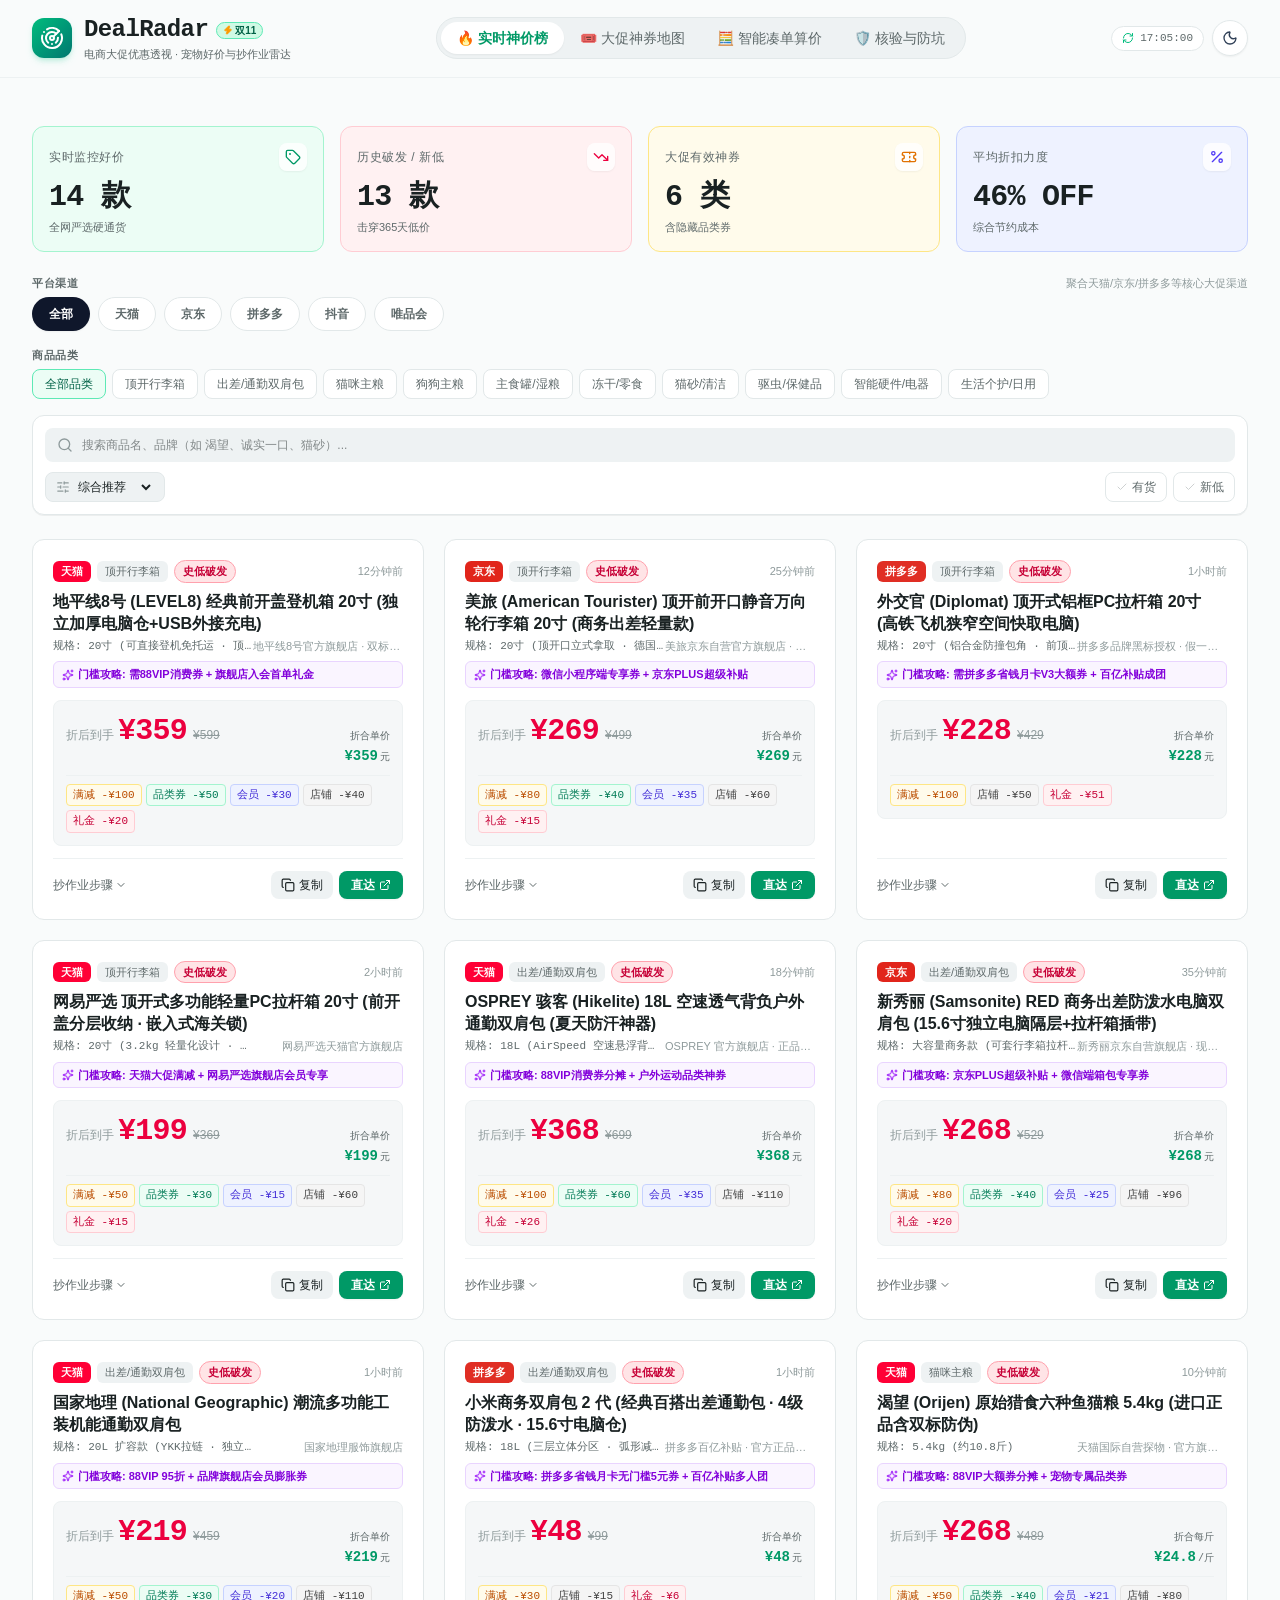
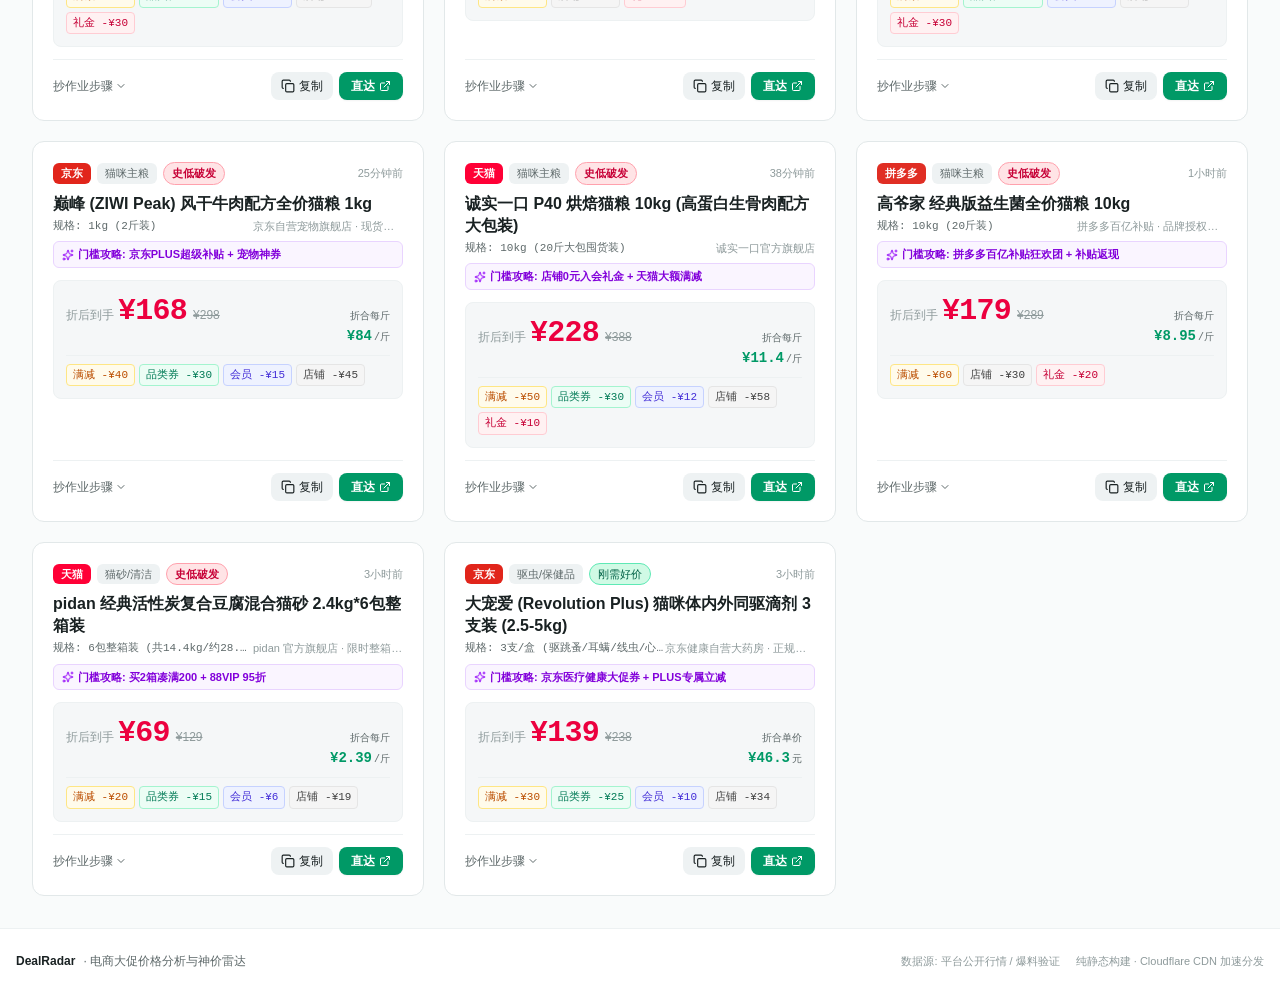
==== commit 057f353b: "chore(pages): 同步 deal-radar 新增行李箱与App唤起版本静态产物" ====
--- a/pages/deal-radar/index.html
+++ b/pages/deal-radar/index.html
@@ -9,8 +9,8 @@
     <title>DealRadar | 电商大促价格分析与神价雷达</title>
     <meta name="description" content="双十一电商促销规则叠加透视、大额优惠券与隐藏入口直达、宠物好价实时抄作业雷达。" />
     <link rel="icon" type="image/svg+xml" href="data:image/svg+xml,<svg xmlns='http://www.w3.org/2000/svg' viewBox='0 0 24 24' fill='none' stroke='%23059669' stroke-width='2' stroke-linecap='round' stroke-linejoin='round'><circle cx='12' cy='12' r='10'/><path d='m4.93 4.93 4.24 4.24'/><path d='m14.83 9.17 4.24-4.24'/><path d='m14.83 14.83 4.24 4.24'/><path d='m9.17 14.83-4.24 4.24'/><circle cx='12' cy='12' r='4'/></svg>" />
-    <script type="module" crossorigin src="./assets/index-WCNgTl_x.js"></script>
-    <link rel="stylesheet" crossorigin href="./assets/index-mOmUzY-4.css">
+    <script type="module" crossorigin src="./assets/index-C0DCXGdA.js"></script>
+    <link rel="stylesheet" crossorigin href="./assets/index-C-exU6Ib.css">
   </head>
   <body class="min-h-screen">
     <div id="root"></div>
--- a/pages/deal-radar/assets/index-C-exU6Ib.css
+++ b/pages/deal-radar/assets/index-C-exU6Ib.css
@@ -0,0 +1,2 @@
+/*! tailwindcss v4.3.3 | MIT License | https://tailwindcss.com */
+@layer properties{@supports (((-webkit-hyphens:none)) and (not (margin-trim:inline))) or ((-moz-orient:inline) and (not (color:rgb(from red r g b)))){*,:before,:after,::backdrop{--tw-translate-x:0;--tw-translate-y:0;--tw-translate-z:0;--tw-scale-x:1;--tw-scale-y:1;--tw-scale-z:1;--tw-space-y-reverse:0;--tw-border-style:solid;--tw-gradient-position:initial;--tw-gradient-from:#0000;--tw-gradient-via:#0000;--tw-gradient-to:#0000;--tw-gradient-stops:initial;--tw-gradient-via-stops:initial;--tw-gradient-from-position:0%;--tw-gradient-via-position:50%;--tw-gradient-to-position:100%;--tw-leading:initial;--tw-font-weight:initial;--tw-tracking:initial;--tw-shadow:0 0 #0000;--tw-shadow-color:initial;--tw-shadow-alpha:100%;--tw-inset-shadow:0 0 #0000;--tw-inset-shadow-color:initial;--tw-inset-shadow-alpha:100%;--tw-ring-color:initial;--tw-ring-shadow:0 0 #0000;--tw-inset-ring-color:initial;--tw-inset-ring-shadow:0 0 #0000;--tw-ring-inset:initial;--tw-ring-offset-width:0px;--tw-ring-offset-color:#fff;--tw-ring-offset-shadow:0 0 #0000;--tw-backdrop-blur:initial;--tw-backdrop-brightness:initial;--tw-backdrop-contrast:initial;--tw-backdrop-grayscale:initial;--tw-backdrop-hue-rotate:initial;--tw-backdrop-invert:initial;--tw-backdrop-opacity:initial;--tw-backdrop-saturate:initial;--tw-backdrop-sepia:initial;--tw-duration:initial}}}@layer theme{:root,:host{--font-sans:-apple-system, BlinkMacSystemFont, "Segoe UI", Roboto, "Helvetica Neue", "Noto Sans", Arial, sans-serif, "Apple Color Emoji", "Segoe UI Emoji", "Segoe UI Symbol", "Noto Color Emoji";--font-mono:ui-monospace, SFMono-Regular, Menlo, Monaco, Consolas, "Liberation Mono", "Courier New", monospace;--color-amber-50:oklch(98.7% .022 95.277);--color-amber-100:oklch(96.2% .059 95.617);--color-amber-200:oklch(92.4% .12 95.746);--color-amber-300:oklch(87.9% .169 91.605);--color-amber-400:oklch(82.8% .189 84.429);--color-amber-500:oklch(76.9% .188 70.08);--color-amber-600:oklch(66.6% .179 58.318);--color-amber-700:oklch(55.5% .163 48.998);--color-amber-800:oklch(47.3% .137 46.201);--color-amber-900:oklch(41.4% .112 45.904);--color-amber-950:oklch(27.9% .077 45.635);--color-emerald-50:oklch(97.9% .021 166.113);--color-emerald-100:oklch(95% .052 163.051);--color-emerald-200:oklch(90.5% .093 164.15);--color-emerald-300:oklch(84.5% .143 164.978);--color-emerald-400:oklch(76.5% .177 163.223);--color-emerald-500:oklch(69.6% .17 162.48);--color-emerald-600:oklch(59.6% .145 163.225);--color-emerald-700:oklch(50.8% .118 165.612);--color-emerald-800:oklch(43.2% .095 166.913);--color-emerald-900:oklch(37.8% .077 168.94);--color-emerald-950:oklch(26.2% .051 172.552);--color-teal-500:oklch(70.4% .14 182.503);--color-teal-700:oklch(51.1% .096 186.391);--color-indigo-50:oklch(96.2% .018 272.314);--color-indigo-100:oklch(93% .034 272.788);--color-indigo-200:oklch(87% .065 274.039);--color-indigo-300:oklch(78.5% .115 274.713);--color-indigo-400:oklch(67.3% .182 276.935);--color-indigo-500:oklch(58.5% .233 277.117);--color-indigo-600:oklch(51.1% .262 276.966);--color-indigo-700:oklch(45.7% .24 277.023);--color-indigo-800:oklch(39.8% .195 277.366);--color-indigo-900:oklch(35.9% .144 278.697);--color-indigo-950:oklch(25.7% .09 281.288);--color-purple-50:oklch(97.7% .014 308.299);--color-purple-200:oklch(90.2% .063 306.703);--color-purple-300:oklch(82.7% .119 306.383);--color-purple-400:oklch(71.4% .203 305.504);--color-purple-600:oklch(55.8% .288 302.321);--color-purple-700:oklch(49.6% .265 301.924);--color-purple-800:oklch(43.8% .218 303.724);--color-purple-950:oklch(29.1% .149 302.717);--color-rose-50:oklch(96.9% .015 12.422);--color-rose-100:oklch(94.1% .03 12.58);--color-rose-200:oklch(89.2% .058 10.001);--color-rose-300:oklch(81% .117 11.638);--color-rose-400:oklch(71.2% .194 13.428);--color-rose-500:oklch(64.5% .246 16.439);--color-rose-600:oklch(58.6% .253 17.585);--color-rose-700:oklch(51.4% .222 16.935);--color-rose-800:oklch(45.5% .188 13.697);--color-rose-900:oklch(41% .159 10.272);--color-rose-950:oklch(27.1% .105 12.094);--color-slate-700:oklch(37.2% .044 257.287);--color-slate-900:oklch(20.8% .042 265.755);--color-neutral-100:oklch(97% 0 none);--color-neutral-200:oklch(92.2% 0 none);--color-neutral-300:oklch(87% 0 none);--color-neutral-400:oklch(70.8% 0 none);--color-neutral-500:oklch(55.6% 0 none);--color-neutral-600:oklch(43.9% 0 none);--color-neutral-700:oklch(37.1% 0 none);--color-neutral-800:oklch(26.9% 0 none);--color-black:#000;--color-white:#fff;--spacing:.25rem;--text-xs:.75rem;--text-xs--line-height:calc(1 / .75);--text-sm:.875rem;--text-sm--line-height:calc(1.25 / .875);--text-base:1rem;--text-base--line-height:calc(1.5 / 1);--text-lg:1.125rem;--text-lg--line-height:calc(1.75 / 1.125);--text-xl:1.25rem;--text-xl--line-height:calc(1.75 / 1.25);--text-2xl:1.5rem;--text-2xl--line-height:calc(2 / 1.5);--text-3xl:1.875rem;--text-3xl--line-height:calc(2.25 / 1.875);--font-weight-normal:400;--font-weight-medium:500;--font-weight-semibold:600;--font-weight-bold:700;--font-weight-extrabold:800;--font-weight-black:900;--tracking-tight:-.025em;--tracking-wider:.05em;--leading-snug:1.375;--leading-relaxed:1.625;--radius-md:.375rem;--radius-lg:.5rem;--radius-xl:.75rem;--radius-2xl:1rem;--animate-pulse:pulse 2s cubic-bezier(.4, 0, .6, 1) infinite;--animate-bounce:bounce 1s infinite;--blur-xl:24px;--default-transition-duration:.15s;--default-transition-timing-function:cubic-bezier(.4, 0, .2, 1);--default-font-family:var(--font-sans);--default-mono-font-family:var(--font-mono)}}@layer base{*,:after,:before,::backdrop{box-sizing:border-box;border:0 solid;margin:0;padding:0}::file-selector-button{box-sizing:border-box;border:0 solid;margin:0;padding:0}html,:host{-webkit-text-size-adjust:100%;tab-size:4;line-height:1.5;font-family:var(--default-font-family,-apple-system, BlinkMacSystemFont, "Segoe UI", Roboto, "Helvetica Neue", "Noto Sans", Arial, sans-serif, "Apple Color Emoji", "Segoe UI Emoji", "Segoe UI Symbol", "Noto Color Emoji");font-feature-settings:var(--default-font-feature-settings,normal);font-variation-settings:var(--default-font-variation-settings,normal);-webkit-tap-highlight-color:transparent}hr{height:0;color:inherit;border-top-width:1px}abbr:where([title]){-webkit-text-decoration:underline dotted;text-decoration:underline dotted}h1,h2,h3,h4,h5,h6{font-size:inherit;font-weight:inherit}a{color:inherit;-webkit-text-decoration:inherit;-webkit-text-decoration:inherit;-webkit-text-decoration:inherit;-webkit-text-decoration:inherit;text-decoration:inherit}b,strong{font-weight:bolder}code,kbd,samp,pre{font-family:var(--default-mono-font-family,ui-monospace, SFMono-Regular, Menlo, Monaco, Consolas, "Liberation Mono", "Courier New", monospace);font-feature-settings:var(--default-mono-font-feature-settings,normal);font-variation-settings:var(--default-mono-font-variation-settings,normal);font-size:1em}small{font-size:80%}sub,sup{vertical-align:baseline;font-size:75%;line-height:0;position:relative}sub{bottom:-.25em}sup{top:-.5em}table{text-indent:0;border-color:inherit;border-collapse:collapse}:-moz-focusring:where(:not(iframe)){outline:auto}progress{vertical-align:baseline}summary{display:list-item}ol,ul,menu{list-style:none}img,svg,video,canvas,audio,iframe,embed,object{vertical-align:middle;display:block}img,video{max-width:100%;height:auto}button,input,select,optgroup,textarea{font:inherit;font-feature-settings:inherit;font-variation-settings:inherit;letter-spacing:inherit;color:inherit;opacity:1;background-color:#0000;border-radius:0}::file-selector-button{font:inherit;font-feature-settings:inherit;font-variation-settings:inherit;letter-spacing:inherit;color:inherit;opacity:1;background-color:#0000;border-radius:0}:where(select:is([multiple],[size])) optgroup{font-weight:bolder}:where(select:is([multiple],[size])) optgroup option{padding-inline-start:20px}::file-selector-button{margin-inline-end:4px}::placeholder{opacity:1}@supports (not ((-webkit-appearance:-apple-pay-button))) or (contain-intrinsic-size:1px){::placeholder{color:currentColor}@supports (color:color-mix(in lab, red, red)){::placeholder{color:color-mix(in oklab, currentcolor 50%, transparent)}}}textarea{resize:vertical}::-webkit-search-decoration{-webkit-appearance:none}::-webkit-date-and-time-value{min-height:1lh;text-align:inherit}::-webkit-datetime-edit{display:inline-flex}::-webkit-datetime-edit-fields-wrapper{padding:0}::-webkit-datetime-edit{padding-block:0}::-webkit-datetime-edit-year-field{padding-block:0}::-webkit-datetime-edit-month-field{padding-block:0}::-webkit-datetime-edit-day-field{padding-block:0}::-webkit-datetime-edit-hour-field{padding-block:0}::-webkit-datetime-edit-minute-field{padding-block:0}::-webkit-datetime-edit-second-field{padding-block:0}::-webkit-datetime-edit-millisecond-field{padding-block:0}::-webkit-datetime-edit-meridiem-field{padding-block:0}::-webkit-calendar-picker-indicator{line-height:1}:-moz-ui-invalid{box-shadow:none}button,input:where([type=button],[type=reset],[type=submit]){appearance:button}::file-selector-button{appearance:button}::-webkit-inner-spin-button{height:auto}::-webkit-outer-spin-button{height:auto}[hidden]:where(:not([hidden=until-found])){display:none!important}}@layer components;@layer utilities{.absolute{position:absolute}.fixed{position:fixed}.relative{position:relative}.static{position:static}.sticky{position:sticky}.top-0{top:0}.top-1\/2{top:50%}.right-0{right:0}.bottom-0{bottom:0}.left-0{left:0}.left-3{left:calc(var(--spacing) * 3)}.z-40{z-index:40}.z-50{z-index:50}.-mx-3\.5{margin-inline:calc(var(--spacing) * -3.5)}.mx-auto{margin-inline:auto}.my-3{margin-block:calc(var(--spacing) * 3)}.mt-0\.5{margin-top:calc(var(--spacing) * .5)}.mt-1{margin-top:var(--spacing)}.mt-2{margin-top:calc(var(--spacing) * 2)}.mt-2\.5{margin-top:calc(var(--spacing) * 2.5)}.mt-3{margin-top:calc(var(--spacing) * 3)}.mt-3\.5{margin-top:calc(var(--spacing) * 3.5)}.mt-6{margin-top:calc(var(--spacing) * 6)}.mt-auto{margin-top:auto}.mb-1{margin-bottom:var(--spacing)}.mb-1\.5{margin-bottom:calc(var(--spacing) * 1.5)}.mb-2{margin-bottom:calc(var(--spacing) * 2)}.mb-2\.5{margin-bottom:calc(var(--spacing) * 2.5)}.ml-0\.5{margin-left:calc(var(--spacing) * .5)}.ml-1{margin-left:var(--spacing)}.line-clamp-1{-webkit-line-clamp:1;-webkit-box-orient:vertical;display:-webkit-box;overflow:hidden}.line-clamp-2{-webkit-line-clamp:2;-webkit-box-orient:vertical;display:-webkit-box;overflow:hidden}.block{display:block}.flex{display:flex}.grid{display:grid}.hidden{display:none}.inline-flex{display:inline-flex}.h-0\.5{height:calc(var(--spacing) * .5)}.h-2\.5{height:calc(var(--spacing) * 2.5)}.h-3{height:calc(var(--spacing) * 3)}.h-3\.5{height:calc(var(--spacing) * 3.5)}.h-4{height:calc(var(--spacing) * 4)}.h-4\.5{height:calc(var(--spacing) * 4.5)}.h-5{height:calc(var(--spacing) * 5)}.h-8{height:calc(var(--spacing) * 8)}.h-9{height:calc(var(--spacing) * 9)}.h-14{height:calc(var(--spacing) * 14)}.min-h-screen{min-height:100vh}.w-2\.5{width:calc(var(--spacing) * 2.5)}.w-3{width:calc(var(--spacing) * 3)}.w-3\.5{width:calc(var(--spacing) * 3.5)}.w-4{width:calc(var(--spacing) * 4)}.w-4\.5{width:calc(var(--spacing) * 4.5)}.w-5{width:calc(var(--spacing) * 5)}.w-8{width:calc(var(--spacing) * 8)}.w-9{width:calc(var(--spacing) * 9)}.w-full{width:100%}.max-w-\[130px\]{max-width:130px}.max-w-\[200px\]{max-width:200px}.max-w-\[220px\]{max-width:220px}.max-w-\[1440px\]{max-width:1440px}.min-w-0{min-width:0}.flex-1{flex:1}.shrink-0{flex-shrink:0}.-translate-y-1\/2{--tw-translate-y:calc(calc(1 / 2 * 100%) * -1);translate:var(--tw-translate-x) var(--tw-translate-y)}.scale-100{--tw-scale-x:100%;--tw-scale-y:100%;--tw-scale-z:100%;scale:var(--tw-scale-x) var(--tw-scale-y)}.scale-110{--tw-scale-x:110%;--tw-scale-y:110%;--tw-scale-z:110%;scale:var(--tw-scale-x) var(--tw-scale-y)}.animate-\[spin_6s_linear_infinite\]{animation:6s linear infinite spin}.animate-bounce{animation:var(--animate-bounce)}.animate-pulse{animation:var(--animate-pulse)}.cursor-pointer{cursor:pointer}.scrollbar-none{scrollbar-width:none}.grid-cols-1{grid-template-columns:repeat(1,minmax(0,1fr))}.grid-cols-2{grid-template-columns:repeat(2,minmax(0,1fr))}.grid-cols-4{grid-template-columns:repeat(4,minmax(0,1fr))}.flex-col{flex-direction:column}.flex-wrap{flex-wrap:wrap}.items-baseline{align-items:baseline}.items-center{align-items:center}.items-start{align-items:flex-start}.justify-between{justify-content:space-between}.justify-center{justify-content:center}.gap-0\.5{gap:calc(var(--spacing) * .5)}.gap-1{gap:var(--spacing)}.gap-1\.5{gap:calc(var(--spacing) * 1.5)}.gap-2{gap:calc(var(--spacing) * 2)}.gap-2\.5{gap:calc(var(--spacing) * 2.5)}.gap-3{gap:calc(var(--spacing) * 3)}.gap-3\.5{gap:calc(var(--spacing) * 3.5)}.gap-4{gap:calc(var(--spacing) * 4)}:where(.space-y-1>:not(:last-child)){--tw-space-y-reverse:0;margin-block-start:calc(var(--spacing) * var(--tw-space-y-reverse));margin-block-end:calc(var(--spacing) * calc(1 - var(--tw-space-y-reverse)))}:where(.space-y-1\.5>:not(:last-child)){--tw-space-y-reverse:0;margin-block-start:calc(calc(var(--spacing) * 1.5) * var(--tw-space-y-reverse));margin-block-end:calc(calc(var(--spacing) * 1.5) * calc(1 - var(--tw-space-y-reverse)))}:where(.space-y-2>:not(:last-child)){--tw-space-y-reverse:0;margin-block-start:calc(calc(var(--spacing) * 2) * var(--tw-space-y-reverse));margin-block-end:calc(calc(var(--spacing) * 2) * calc(1 - var(--tw-space-y-reverse)))}:where(.space-y-2\.5>:not(:last-child)){--tw-space-y-reverse:0;margin-block-start:calc(calc(var(--spacing) * 2.5) * var(--tw-space-y-reverse));margin-block-end:calc(calc(var(--spacing) * 2.5) * calc(1 - var(--tw-space-y-reverse)))}:where(.space-y-3>:not(:last-child)){--tw-space-y-reverse:0;margin-block-start:calc(calc(var(--spacing) * 3) * var(--tw-space-y-reverse));margin-block-end:calc(calc(var(--spacing) * 3) * calc(1 - var(--tw-space-y-reverse)))}:where(.space-y-3\.5>:not(:last-child)){--tw-space-y-reverse:0;margin-block-start:calc(calc(var(--spacing) * 3.5) * var(--tw-space-y-reverse));margin-block-end:calc(calc(var(--spacing) * 3.5) * calc(1 - var(--tw-space-y-reverse)))}:where(.space-y-4>:not(:last-child)){--tw-space-y-reverse:0;margin-block-start:calc(calc(var(--spacing) * 4) * var(--tw-space-y-reverse));margin-block-end:calc(calc(var(--spacing) * 4) * calc(1 - var(--tw-space-y-reverse)))}:where(.space-y-6>:not(:last-child)){--tw-space-y-reverse:0;margin-block-start:calc(calc(var(--spacing) * 6) * var(--tw-space-y-reverse));margin-block-end:calc(calc(var(--spacing) * 6) * calc(1 - var(--tw-space-y-reverse)))}.truncate{text-overflow:ellipsis;white-space:nowrap;overflow:hidden}.overflow-x-auto{overflow-x:auto}.rounded{border-radius:.25rem}.rounded-2xl{border-radius:var(--radius-2xl)}.rounded-full{border-radius:2147483647px}.rounded-lg{border-radius:var(--radius-lg)}.rounded-md{border-radius:var(--radius-md)}.rounded-xl{border-radius:var(--radius-xl)}.border{border-style:var(--tw-border-style);border-width:1px}.border-t{border-top-style:var(--tw-border-style);border-top-width:1px}.border-b{border-bottom-style:var(--tw-border-style);border-bottom-width:1px}.border-none{--tw-border-style:none;border-style:none}.border-\[var\(--color-border\)\]{border-color:var(--color-border)}.border-\[var\(--color-border-soft\)\]{border-color:var(--color-border-soft)}.border-amber-200{border-color:var(--color-amber-200)}.border-amber-300{border-color:var(--color-amber-300)}.border-emerald-200{border-color:var(--color-emerald-200)}.border-emerald-200\/60{border-color:#a4f4cf99}@supports (color:color-mix(in lab, red, red)){.border-emerald-200\/60{border-color:color-mix(in oklab, var(--color-emerald-200) 60%, transparent)}}.border-emerald-300{border-color:var(--color-emerald-300)}.border-emerald-500\/20{border-color:#00bb7f33}@supports (color:color-mix(in lab, red, red)){.border-emerald-500\/20{border-color:color-mix(in oklab, var(--color-emerald-500) 20%, transparent)}}.border-emerald-600{border-color:var(--color-emerald-600)}.border-indigo-200{border-color:var(--color-indigo-200)}.border-neutral-200{border-color:var(--color-neutral-200)}.border-purple-200{border-color:var(--color-purple-200)}.border-rose-200{border-color:var(--color-rose-200)}.border-rose-300{border-color:var(--color-rose-300)}.border-rose-600{border-color:var(--color-rose-600)}.border-transparent{border-color:#0000}.bg-\[var\(--color-page\)\],.bg-\[var\(--color-page\)\]\/95{background-color:var(--color-page)}@supports (color:color-mix(in lab, red, red)){.bg-\[var\(--color-page\)\]\/95{background-color:color-mix(in oklab, var(--color-page) 95%, transparent)}}.bg-\[var\(--color-surface\)\],.bg-\[var\(--color-surface\)\]\/95{background-color:var(--color-surface)}@supports (color:color-mix(in lab, red, red)){.bg-\[var\(--color-surface\)\]\/95{background-color:color-mix(in oklab, var(--color-surface) 95%, transparent)}}.bg-\[var\(--color-surface-muted\)\],.bg-\[var\(--color-surface-muted\)\]\/40{background-color:var(--color-surface-muted)}@supports (color:color-mix(in lab, red, red)){.bg-\[var\(--color-surface-muted\)\]\/40{background-color:color-mix(in oklab, var(--color-surface-muted) 40%, transparent)}}.bg-\[var\(--color-surface-muted\)\]\/50{background-color:var(--color-surface-muted)}@supports (color:color-mix(in lab, red, red)){.bg-\[var\(--color-surface-muted\)\]\/50{background-color:color-mix(in oklab, var(--color-surface-muted) 50%, transparent)}}.bg-\[var\(--color-surface-muted\)\]\/60{background-color:var(--color-surface-muted)}@supports (color:color-mix(in lab, red, red)){.bg-\[var\(--color-surface-muted\)\]\/60{background-color:color-mix(in oklab, var(--color-surface-muted) 60%, transparent)}}.bg-amber-50{background-color:var(--color-amber-50)}.bg-amber-100{background-color:var(--color-amber-100)}.bg-emerald-50{background-color:var(--color-emerald-50)}.bg-emerald-50\/50{background-color:#ecfdf580}@supports (color:color-mix(in lab, red, red)){.bg-emerald-50\/50{background-color:color-mix(in oklab, var(--color-emerald-50) 50%, transparent)}}.bg-emerald-100{background-color:var(--color-emerald-100)}.bg-emerald-200\/80{background-color:#a4f4cfcc}@supports (color:color-mix(in lab, red, red)){.bg-emerald-200\/80{background-color:color-mix(in oklab, var(--color-emerald-200) 80%, transparent)}}.bg-emerald-500{background-color:var(--color-emerald-500)}.bg-emerald-600{background-color:var(--color-emerald-600)}.bg-indigo-50{background-color:var(--color-indigo-50)}.bg-indigo-50\/60{background-color:#eef2ff99}@supports (color:color-mix(in lab, red, red)){.bg-indigo-50\/60{background-color:color-mix(in oklab, var(--color-indigo-50) 60%, transparent)}}.bg-indigo-100{background-color:var(--color-indigo-100)}.bg-neutral-100{background-color:var(--color-neutral-100)}.bg-neutral-200{background-color:var(--color-neutral-200)}.bg-purple-50{background-color:var(--color-purple-50)}.bg-rose-50{background-color:var(--color-rose-50)}.bg-rose-100{background-color:var(--color-rose-100)}.bg-rose-600{background-color:var(--color-rose-600)}.bg-slate-900{background-color:var(--color-slate-900)}.bg-transparent{background-color:#0000}.bg-white{background-color:var(--color-white)}.bg-white\/80{background-color:#fffc}@supports (color:color-mix(in lab, red, red)){.bg-white\/80{background-color:color-mix(in oklab, var(--color-white) 80%, transparent)}}.bg-gradient-to-br{--tw-gradient-position:to bottom right in oklab;background-image:linear-gradient(var(--tw-gradient-stops))}.bg-gradient-to-r{--tw-gradient-position:to right in oklab;background-image:linear-gradient(var(--tw-gradient-stops))}.from-emerald-500{--tw-gradient-from:var(--color-emerald-500);--tw-gradient-stops:var(--tw-gradient-via-stops,var(--tw-gradient-position), var(--tw-gradient-from) var(--tw-gradient-from-position), var(--tw-gradient-to) var(--tw-gradient-to-position))}.from-emerald-500\/10{--tw-gradient-from:#00bb7f1a}@supports (color:color-mix(in lab, red, red)){.from-emerald-500\/10{--tw-gradient-from:color-mix(in oklab, var(--color-emerald-500) 10%, transparent)}}.from-emerald-500\/10{--tw-gradient-stops:var(--tw-gradient-via-stops,var(--tw-gradient-position), var(--tw-gradient-from) var(--tw-gradient-from-position), var(--tw-gradient-to) var(--tw-gradient-to-position))}.via-teal-500\/10{--tw-gradient-via:#00baa71a}@supports (color:color-mix(in lab, red, red)){.via-teal-500\/10{--tw-gradient-via:color-mix(in oklab, var(--color-teal-500) 10%, transparent)}}.via-teal-500\/10{--tw-gradient-via-stops:var(--tw-gradient-position), var(--tw-gradient-from) var(--tw-gradient-from-position), var(--tw-gradient-via) var(--tw-gradient-via-position), var(--tw-gradient-to) var(--tw-gradient-to-position);--tw-gradient-stops:var(--tw-gradient-via-stops)}.to-indigo-500\/10{--tw-gradient-to:#625fff1a}@supports (color:color-mix(in lab, red, red)){.to-indigo-500\/10{--tw-gradient-to:color-mix(in oklab, var(--color-indigo-500) 10%, transparent)}}.to-indigo-500\/10{--tw-gradient-stops:var(--tw-gradient-via-stops,var(--tw-gradient-position), var(--tw-gradient-from) var(--tw-gradient-from-position), var(--tw-gradient-to) var(--tw-gradient-to-position))}.to-teal-700{--tw-gradient-to:var(--color-teal-700);--tw-gradient-stops:var(--tw-gradient-via-stops,var(--tw-gradient-position), var(--tw-gradient-from) var(--tw-gradient-from-position), var(--tw-gradient-to) var(--tw-gradient-to-position))}.fill-amber-500{fill:var(--color-amber-500)}.p-1{padding:var(--spacing)}.p-1\.5{padding:calc(var(--spacing) * 1.5)}.p-2{padding:calc(var(--spacing) * 2)}.p-2\.5{padding:calc(var(--spacing) * 2.5)}.p-3{padding:calc(var(--spacing) * 3)}.p-3\.5{padding:calc(var(--spacing) * 3.5)}.p-4{padding:calc(var(--spacing) * 4)}.p-5{padding:calc(var(--spacing) * 5)}.px-1{padding-inline:var(--spacing)}.px-1\.5{padding-inline:calc(var(--spacing) * 1.5)}.px-2{padding-inline:calc(var(--spacing) * 2)}.px-2\.5{padding-inline:calc(var(--spacing) * 2.5)}.px-3{padding-inline:calc(var(--spacing) * 3)}.px-3\.5{padding-inline:calc(var(--spacing) * 3.5)}.px-4{padding-inline:calc(var(--spacing) * 4)}.py-0\.5{padding-block:calc(var(--spacing) * .5)}.py-1{padding-block:var(--spacing)}.py-1\.5{padding-block:calc(var(--spacing) * 1.5)}.py-2{padding-block:calc(var(--spacing) * 2)}.py-2\.5{padding-block:calc(var(--spacing) * 2.5)}.py-3{padding-block:calc(var(--spacing) * 3)}.py-6{padding-block:calc(var(--spacing) * 6)}.py-12{padding-block:calc(var(--spacing) * 12)}.pt-1\.5{padding-top:calc(var(--spacing) * 1.5)}.pt-2\.5{padding-top:calc(var(--spacing) * 2.5)}.pt-3{padding-top:calc(var(--spacing) * 3)}.pr-4{padding-right:calc(var(--spacing) * 4)}.pb-0\.5{padding-bottom:calc(var(--spacing) * .5)}.pb-1{padding-bottom:var(--spacing)}.pb-20{padding-bottom:calc(var(--spacing) * 20)}.pb-24{padding-bottom:calc(var(--spacing) * 24)}.pb-\[env\(safe-area-inset-bottom\)\]{padding-bottom:env(safe-area-inset-bottom)}.pl-9{padding-left:calc(var(--spacing) * 9)}.text-center{text-align:center}.text-right{text-align:right}.font-mono{font-family:var(--font-mono)}.text-2xl{font-size:var(--text-2xl);line-height:var(--tw-leading,var(--text-2xl--line-height))}.text-base{font-size:var(--text-base);line-height:var(--tw-leading,var(--text-base--line-height))}.text-lg{font-size:var(--text-lg);line-height:var(--tw-leading,var(--text-lg--line-height))}.text-sm{font-size:var(--text-sm);line-height:var(--tw-leading,var(--text-sm--line-height))}.text-xl{font-size:var(--text-xl);line-height:var(--tw-leading,var(--text-xl--line-height))}.text-xs{font-size:var(--text-xs);line-height:var(--tw-leading,var(--text-xs--line-height))}.text-\[9px\]{font-size:9px}.text-\[10px\]{font-size:10px}.text-\[11px\]{font-size:11px}.leading-none{--tw-leading:1;line-height:1}.leading-relaxed{--tw-leading:var(--leading-relaxed);line-height:var(--leading-relaxed)}.leading-snug{--tw-leading:var(--leading-snug);line-height:var(--leading-snug)}.font-black{--tw-font-weight:var(--font-weight-black);font-weight:var(--font-weight-black)}.font-bold{--tw-font-weight:var(--font-weight-bold);font-weight:var(--font-weight-bold)}.font-extrabold{--tw-font-weight:var(--font-weight-extrabold);font-weight:var(--font-weight-extrabold)}.font-medium{--tw-font-weight:var(--font-weight-medium);font-weight:var(--font-weight-medium)}.font-normal{--tw-font-weight:var(--font-weight-normal);font-weight:var(--font-weight-normal)}.font-semibold{--tw-font-weight:var(--font-weight-semibold);font-weight:var(--font-weight-semibold)}.tracking-tight{--tw-tracking:var(--tracking-tight);letter-spacing:var(--tracking-tight)}.tracking-wider{--tw-tracking:var(--tracking-wider);letter-spacing:var(--tracking-wider)}.whitespace-nowrap{white-space:nowrap}.text-\[var\(--color-text-muted\)\]{color:var(--color-text-muted)}.text-\[var\(--color-text-primary\)\]{color:var(--color-text-primary)}.text-\[var\(--color-text-soft\)\]{color:var(--color-text-soft)}.text-amber-400{color:var(--color-amber-400)}.text-amber-500{color:var(--color-amber-500)}.text-amber-600{color:var(--color-amber-600)}.text-amber-700{color:var(--color-amber-700)}.text-amber-800{color:var(--color-amber-800)}.text-emerald-500{color:var(--color-emerald-500)}.text-emerald-600{color:var(--color-emerald-600)}.text-emerald-700{color:var(--color-emerald-700)}.text-emerald-800{color:var(--color-emerald-800)}.text-indigo-600{color:var(--color-indigo-600)}.text-indigo-700{color:var(--color-indigo-700)}.text-neutral-500{color:var(--color-neutral-500)}.text-neutral-600{color:var(--color-neutral-600)}.text-neutral-700{color:var(--color-neutral-700)}.text-purple-600{color:var(--color-purple-600)}.text-purple-700{color:var(--color-purple-700)}.text-rose-500{color:var(--color-rose-500)}.text-rose-600{color:var(--color-rose-600)}.text-rose-700{color:var(--color-rose-700)}.text-slate-700{color:var(--color-slate-700)}.text-white{color:var(--color-white)}.uppercase{text-transform:uppercase}.line-through{text-decoration-line:line-through}.opacity-30{opacity:.3}.opacity-60{opacity:.6}.opacity-100{opacity:1}.shadow-2xs{--tw-shadow:0 1px var(--tw-shadow-color,#0000000d);box-shadow:var(--tw-inset-shadow), var(--tw-inset-ring-shadow), var(--tw-ring-offset-shadow), var(--tw-ring-shadow), var(--tw-shadow)}.shadow-\[0_-4px_20px_rgba\(0\,0\,0\,0\.06\)\]{--tw-shadow:0 -4px 20px var(--tw-shadow-color,#0000000f);box-shadow:var(--tw-inset-shadow), var(--tw-inset-ring-shadow), var(--tw-ring-offset-shadow), var(--tw-ring-shadow), var(--tw-shadow)}.shadow-md{--tw-shadow:0 4px 6px -1px var(--tw-shadow-color,#0000001a), 0 2px 4px -2px var(--tw-shadow-color,#0000001a);box-shadow:var(--tw-inset-shadow), var(--tw-inset-ring-shadow), var(--tw-ring-offset-shadow), var(--tw-ring-shadow), var(--tw-shadow)}.shadow-xs{--tw-shadow:0 1px 2px 0 var(--tw-shadow-color,#0000000d);box-shadow:var(--tw-inset-shadow), var(--tw-inset-ring-shadow), var(--tw-ring-offset-shadow), var(--tw-ring-shadow), var(--tw-shadow)}.shadow-emerald-500\/20{--tw-shadow-color:#00bb7f33}@supports (color:color-mix(in lab, red, red)){.shadow-emerald-500\/20{--tw-shadow-color:color-mix(in oklab, color-mix(in oklab, var(--color-emerald-500) 20%, transparent) var(--tw-shadow-alpha), transparent)}}.backdrop-blur-xl{--tw-backdrop-blur:blur(var(--blur-xl));-webkit-backdrop-filter:var(--tw-backdrop-blur,) var(--tw-backdrop-brightness,) var(--tw-backdrop-contrast,) var(--tw-backdrop-grayscale,) var(--tw-backdrop-hue-rotate,) var(--tw-backdrop-invert,) var(--tw-backdrop-opacity,) var(--tw-backdrop-saturate,) var(--tw-backdrop-sepia,);backdrop-filter:var(--tw-backdrop-blur,) var(--tw-backdrop-brightness,) var(--tw-backdrop-contrast,) var(--tw-backdrop-grayscale,) var(--tw-backdrop-hue-rotate,) var(--tw-backdrop-invert,) var(--tw-backdrop-opacity,) var(--tw-backdrop-saturate,) var(--tw-backdrop-sepia,)}.transition{transition-property:color,background-color,border-color,outline-color,text-decoration-color,fill,stroke,--tw-gradient-from,--tw-gradient-via,--tw-gradient-to,opacity,box-shadow,transform,translate,scale,rotate,filter,-webkit-backdrop-filter,backdrop-filter,display,content-visibility,overlay,pointer-events;transition-timing-function:var(--tw-ease,var(--default-transition-timing-function));transition-duration:var(--tw-duration,var(--default-transition-duration))}.transition-all{transition-property:all;transition-timing-function:var(--tw-ease,var(--default-transition-timing-function));transition-duration:var(--tw-duration,var(--default-transition-duration))}.transition-colors{transition-property:color,background-color,border-color,outline-color,text-decoration-color,fill,stroke,--tw-gradient-from,--tw-gradient-via,--tw-gradient-to;transition-timing-function:var(--tw-ease,var(--default-transition-timing-function));transition-duration:var(--tw-duration,var(--default-transition-duration))}.transition-transform{transition-property:transform,translate,scale,rotate;transition-timing-function:var(--tw-ease,var(--default-transition-timing-function));transition-duration:var(--tw-duration,var(--default-transition-duration))}.duration-200{--tw-duration:.2s;transition-duration:.2s}.outline-none{--tw-outline-style:none;outline-style:none}@media (hover:hover){.group-hover\:text-emerald-600:is(:where(.group):hover *){color:var(--color-emerald-600)}.hover\:-translate-y-0\.5:hover{--tw-translate-y:calc(var(--spacing) * -.5);translate:var(--tw-translate-x) var(--tw-translate-y)}.hover\:border-emerald-500\/40:hover{border-color:#00bb7f66}@supports (color:color-mix(in lab, red, red)){.hover\:border-emerald-500\/40:hover{border-color:color-mix(in oklab, var(--color-emerald-500) 40%, transparent)}}.hover\:bg-\[var\(--color-border\)\]:hover{background-color:var(--color-border)}.hover\:bg-\[var\(--color-surface-hover\)\]:hover{background-color:var(--color-surface-hover)}.hover\:bg-emerald-700:hover{background-color:var(--color-emerald-700)}.hover\:text-\[var\(--color-text-primary\)\]:hover{color:var(--color-text-primary)}.hover\:text-emerald-600:hover{color:var(--color-emerald-600)}.hover\:shadow-md:hover{--tw-shadow:0 4px 6px -1px var(--tw-shadow-color,#0000001a), 0 2px 4px -2px var(--tw-shadow-color,#0000001a);box-shadow:var(--tw-inset-shadow), var(--tw-inset-ring-shadow), var(--tw-ring-offset-shadow), var(--tw-ring-shadow), var(--tw-shadow)}}.focus\:border-emerald-500:focus{border-color:var(--color-emerald-500)}.focus\:border-indigo-500:focus{border-color:var(--color-indigo-500)}.focus\:bg-\[var\(--color-surface\)\]:focus{background-color:var(--color-surface)}.active\:scale-95:active{--tw-scale-x:95%;--tw-scale-y:95%;--tw-scale-z:95%;scale:var(--tw-scale-x) var(--tw-scale-y)}@media (width>=40rem){.sm\:mx-0{margin-inline:0}.sm\:my-6{margin-block:calc(var(--spacing) * 6)}.sm\:mt-3{margin-top:calc(var(--spacing) * 3)}.sm\:flex{display:flex}.sm\:inline{display:inline}.sm\:h-5{height:calc(var(--spacing) * 5)}.sm\:h-6{height:calc(var(--spacing) * 6)}.sm\:h-9{height:calc(var(--spacing) * 9)}.sm\:h-10{height:calc(var(--spacing) * 10)}.sm\:w-5{width:calc(var(--spacing) * 5)}.sm\:w-6{width:calc(var(--spacing) * 6)}.sm\:w-9{width:calc(var(--spacing) * 9)}.sm\:w-10{width:calc(var(--spacing) * 10)}.sm\:max-w-\[150px\]{max-width:150px}.sm\:grid-cols-2{grid-template-columns:repeat(2,minmax(0,1fr))}.sm\:flex-row{flex-direction:row}.sm\:gap-1\.5{gap:calc(var(--spacing) * 1.5)}.sm\:gap-2{gap:calc(var(--spacing) * 2)}.sm\:gap-3{gap:calc(var(--spacing) * 3)}.sm\:gap-4{gap:calc(var(--spacing) * 4)}.sm\:gap-5{gap:calc(var(--spacing) * 5)}.sm\:gap-6{gap:calc(var(--spacing) * 6)}:where(.sm\:space-y-2>:not(:last-child)){--tw-space-y-reverse:0;margin-block-start:calc(calc(var(--spacing) * 2) * var(--tw-space-y-reverse));margin-block-end:calc(calc(var(--spacing) * 2) * calc(1 - var(--tw-space-y-reverse)))}:where(.sm\:space-y-4>:not(:last-child)){--tw-space-y-reverse:0;margin-block-start:calc(calc(var(--spacing) * 4) * var(--tw-space-y-reverse));margin-block-end:calc(calc(var(--spacing) * 4) * calc(1 - var(--tw-space-y-reverse)))}:where(.sm\:space-y-5>:not(:last-child)){--tw-space-y-reverse:0;margin-block-start:calc(calc(var(--spacing) * 5) * var(--tw-space-y-reverse));margin-block-end:calc(calc(var(--spacing) * 5) * calc(1 - var(--tw-space-y-reverse)))}:where(.sm\:space-y-6>:not(:last-child)){--tw-space-y-reverse:0;margin-block-start:calc(calc(var(--spacing) * 6) * var(--tw-space-y-reverse));margin-block-end:calc(calc(var(--spacing) * 6) * calc(1 - var(--tw-space-y-reverse)))}.sm\:p-2{padding:calc(var(--spacing) * 2)}.sm\:p-2\.5{padding:calc(var(--spacing) * 2.5)}.sm\:p-3{padding:calc(var(--spacing) * 3)}.sm\:p-4{padding:calc(var(--spacing) * 4)}.sm\:p-5{padding:calc(var(--spacing) * 5)}.sm\:px-0{padding-inline:0}.sm\:px-1\.5{padding-inline:calc(var(--spacing) * 1.5)}.sm\:px-2{padding-inline:calc(var(--spacing) * 2)}.sm\:px-4{padding-inline:calc(var(--spacing) * 4)}.sm\:px-8{padding-inline:calc(var(--spacing) * 8)}.sm\:py-0\.5{padding-block:calc(var(--spacing) * .5)}.sm\:py-2{padding-block:calc(var(--spacing) * 2)}.sm\:py-3\.5{padding-block:calc(var(--spacing) * 3.5)}.sm\:py-6{padding-block:calc(var(--spacing) * 6)}.sm\:py-16{padding-block:calc(var(--spacing) * 16)}.sm\:pt-2{padding-top:calc(var(--spacing) * 2)}.sm\:pt-3{padding-top:calc(var(--spacing) * 3)}.sm\:text-2xl{font-size:var(--text-2xl);line-height:var(--tw-leading,var(--text-2xl--line-height))}.sm\:text-3xl{font-size:var(--text-3xl);line-height:var(--tw-leading,var(--text-3xl--line-height))}.sm\:text-base{font-size:var(--text-base);line-height:var(--tw-leading,var(--text-base--line-height))}.sm\:text-lg{font-size:var(--text-lg);line-height:var(--tw-leading,var(--text-lg--line-height))}.sm\:text-sm{font-size:var(--text-sm);line-height:var(--tw-leading,var(--text-sm--line-height))}.sm\:text-xl{font-size:var(--text-xl);line-height:var(--tw-leading,var(--text-xl--line-height))}.sm\:text-xs{font-size:var(--text-xs);line-height:var(--tw-leading,var(--text-xs--line-height))}.sm\:text-\[10px\]{font-size:10px}.sm\:text-\[11px\]{font-size:11px}}@media (width>=48rem){.md\:block{display:block}.md\:flex{display:flex}.md\:grid{display:grid}.md\:hidden{display:none}.md\:grid-cols-2{grid-template-columns:repeat(2,minmax(0,1fr))}.md\:grid-cols-3{grid-template-columns:repeat(3,minmax(0,1fr))}.md\:flex-row{flex-direction:row}.md\:items-center{align-items:center}.md\:pb-8{padding-bottom:calc(var(--spacing) * 8)}}@media (width>=64rem){.lg\:col-span-5{grid-column:span 5/span 5}.lg\:col-span-7{grid-column:span 7/span 7}.lg\:grid-cols-3{grid-template-columns:repeat(3,minmax(0,1fr))}.lg\:grid-cols-12{grid-template-columns:repeat(12,minmax(0,1fr))}}@media (prefers-color-scheme:dark){.dark\:border-amber-800{border-color:var(--color-amber-800)}.dark\:border-amber-800\/40{border-color:#953d0066}@supports (color:color-mix(in lab, red, red)){.dark\:border-amber-800\/40{border-color:color-mix(in oklab, var(--color-amber-800) 40%, transparent)}}.dark\:border-amber-900{border-color:var(--color-amber-900)}.dark\:border-emerald-700{border-color:var(--color-emerald-700)}.dark\:border-emerald-800{border-color:var(--color-emerald-800)}.dark\:border-emerald-800\/40{border-color:#005f4666}@supports (color:color-mix(in lab, red, red)){.dark\:border-emerald-800\/40{border-color:color-mix(in oklab, var(--color-emerald-800) 40%, transparent)}}.dark\:border-emerald-900{border-color:var(--color-emerald-900)}.dark\:border-indigo-800\/40{border-color:#372aac66}@supports (color:color-mix(in lab, red, red)){.dark\:border-indigo-800\/40{border-color:color-mix(in oklab, var(--color-indigo-800) 40%, transparent)}}.dark\:border-indigo-900{border-color:var(--color-indigo-900)}.dark\:border-neutral-700{border-color:var(--color-neutral-700)}.dark\:border-purple-800\/50{border-color:#6e11b080}@supports (color:color-mix(in lab, red, red)){.dark\:border-purple-800\/50{border-color:color-mix(in oklab, var(--color-purple-800) 50%, transparent)}}.dark\:border-rose-800{border-color:var(--color-rose-800)}.dark\:border-rose-800\/40{border-color:#a3003766}@supports (color:color-mix(in lab, red, red)){.dark\:border-rose-800\/40{border-color:color-mix(in oklab, var(--color-rose-800) 40%, transparent)}}.dark\:border-rose-900{border-color:var(--color-rose-900)}.dark\:bg-\[\#1a2325\]{background-color:#1a2325}.dark\:bg-amber-950{background-color:var(--color-amber-950)}.dark\:bg-amber-950\/30{background-color:#4619014d}@supports (color:color-mix(in lab, red, red)){.dark\:bg-amber-950\/30{background-color:color-mix(in oklab, var(--color-amber-950) 30%, transparent)}}.dark\:bg-amber-950\/40{background-color:#46190166}@supports (color:color-mix(in lab, red, red)){.dark\:bg-amber-950\/40{background-color:color-mix(in oklab, var(--color-amber-950) 40%, transparent)}}.dark\:bg-amber-950\/60{background-color:#46190199}@supports (color:color-mix(in lab, red, red)){.dark\:bg-amber-950\/60{background-color:color-mix(in oklab, var(--color-amber-950) 60%, transparent)}}.dark\:bg-black\/30{background-color:#0000004d}@supports (color:color-mix(in lab, red, red)){.dark\:bg-black\/30{background-color:color-mix(in oklab, var(--color-black) 30%, transparent)}}.dark\:bg-black\/40{background-color:#0006}@supports (color:color-mix(in lab, red, red)){.dark\:bg-black\/40{background-color:color-mix(in oklab, var(--color-black) 40%, transparent)}}.dark\:bg-emerald-600{background-color:var(--color-emerald-600)}.dark\:bg-emerald-900{background-color:var(--color-emerald-900)}.dark\:bg-emerald-950{background-color:var(--color-emerald-950)}.dark\:bg-emerald-950\/20{background-color:#002c2233}@supports (color:color-mix(in lab, red, red)){.dark\:bg-emerald-950\/20{background-color:color-mix(in oklab, var(--color-emerald-950) 20%, transparent)}}.dark\:bg-emerald-950\/30{background-color:#002c224d}@supports (color:color-mix(in lab, red, red)){.dark\:bg-emerald-950\/30{background-color:color-mix(in oklab, var(--color-emerald-950) 30%, transparent)}}.dark\:bg-emerald-950\/40{background-color:#002c2266}@supports (color:color-mix(in lab, red, red)){.dark\:bg-emerald-950\/40{background-color:color-mix(in oklab, var(--color-emerald-950) 40%, transparent)}}.dark\:bg-emerald-950\/60{background-color:#002c2299}@supports (color:color-mix(in lab, red, red)){.dark\:bg-emerald-950\/60{background-color:color-mix(in oklab, var(--color-emerald-950) 60%, transparent)}}.dark\:bg-indigo-950\/30{background-color:#1e1a4d4d}@supports (color:color-mix(in lab, red, red)){.dark\:bg-indigo-950\/30{background-color:color-mix(in oklab, var(--color-indigo-950) 30%, transparent)}}.dark\:bg-indigo-950\/40{background-color:#1e1a4d66}@supports (color:color-mix(in lab, red, red)){.dark\:bg-indigo-950\/40{background-color:color-mix(in oklab, var(--color-indigo-950) 40%, transparent)}}.dark\:bg-indigo-950\/60{background-color:#1e1a4d99}@supports (color:color-mix(in lab, red, red)){.dark\:bg-indigo-950\/60{background-color:color-mix(in oklab, var(--color-indigo-950) 60%, transparent)}}.dark\:bg-neutral-800{background-color:var(--color-neutral-800)}.dark\:bg-purple-950\/40{background-color:#3c036666}@supports (color:color-mix(in lab, red, red)){.dark\:bg-purple-950\/40{background-color:color-mix(in oklab, var(--color-purple-950) 40%, transparent)}}.dark\:bg-rose-950{background-color:var(--color-rose-950)}.dark\:bg-rose-950\/40{background-color:#4d021866}@supports (color:color-mix(in lab, red, red)){.dark\:bg-rose-950\/40{background-color:color-mix(in oklab, var(--color-rose-950) 40%, transparent)}}.dark\:bg-rose-950\/60{background-color:#4d021899}@supports (color:color-mix(in lab, red, red)){.dark\:bg-rose-950\/60{background-color:color-mix(in oklab, var(--color-rose-950) 60%, transparent)}}.dark\:text-amber-200{color:var(--color-amber-200)}.dark\:text-amber-300{color:var(--color-amber-300)}.dark\:text-amber-400{color:var(--color-amber-400)}.dark\:text-emerald-200{color:var(--color-emerald-200)}.dark\:text-emerald-300{color:var(--color-emerald-300)}.dark\:text-emerald-400{color:var(--color-emerald-400)}.dark\:text-indigo-300{color:var(--color-indigo-300)}.dark\:text-indigo-400{color:var(--color-indigo-400)}.dark\:text-neutral-300{color:var(--color-neutral-300)}.dark\:text-neutral-400{color:var(--color-neutral-400)}.dark\:text-purple-300{color:var(--color-purple-300)}.dark\:text-purple-400{color:var(--color-purple-400)}.dark\:text-rose-300{color:var(--color-rose-300)}.dark\:text-rose-400{color:var(--color-rose-400)}.dark\:text-white{color:var(--color-white)}@media (hover:hover){.dark\:group-hover\:text-emerald-400:is(:where(.group):hover *),.dark\:hover\:text-emerald-400:hover{color:var(--color-emerald-400)}}}}:root{--color-page:#f9fbfb;--color-page-dark:#0f1415;--color-brand:#059669;--color-brand-hover:#047857;--color-brand-light:#ecfdf5;--color-brand-dark:#064e3b;--color-surface:#fff;--color-surface-hover:#f3f6f6;--color-surface-muted:#eef2f3;--color-text-primary:#192122;--color-text-muted:#5e696a;--color-text-soft:#8e9a9b;--color-border:#e2e8e9;--color-border-soft:#edf1f2}.dark{--color-page:#0d1213;--color-surface:#141c1e;--color-surface-hover:#1c2729;--color-surface-muted:#233134;--color-text-primary:#f0f4f5;--color-text-muted:#a1b0b2;--color-text-soft:#6c7c7e;--color-border:#233134;--color-border-soft:#192325}body{background-color:var(--color-page);color:var(--color-text-primary);-webkit-font-smoothing:antialiased;-webkit-tap-highlight-color:transparent;padding-top:env(safe-area-inset-top);font-family:-apple-system,BlinkMacSystemFont,Segoe UI,Roboto,Helvetica Neue,Arial,sans-serif}.scrollbar-none{-ms-overflow-style:none;scrollbar-width:none}.scrollbar-none::-webkit-scrollbar{display:none}::-webkit-scrollbar{width:6px;height:6px}::-webkit-scrollbar-track{background:0 0}::-webkit-scrollbar-thumb{background:#cfd7d8;border-radius:9999px}.dark ::-webkit-scrollbar-thumb{background:#364649}@property --tw-translate-x{syntax:"*";inherits:false;initial-value:0}@property --tw-translate-y{syntax:"*";inherits:false;initial-value:0}@property --tw-translate-z{syntax:"*";inherits:false;initial-value:0}@property --tw-scale-x{syntax:"*";inherits:false;initial-value:1}@property --tw-scale-y{syntax:"*";inherits:false;initial-value:1}@property --tw-scale-z{syntax:"*";inherits:false;initial-value:1}@property --tw-space-y-reverse{syntax:"*";inherits:false;initial-value:0}@property --tw-border-style{syntax:"*";inherits:false;initial-value:solid}@property --tw-gradient-position{syntax:"*";inherits:false}@property --tw-gradient-from{syntax:"<color>";inherits:false;initial-value:#0000}@property --tw-gradient-via{syntax:"<color>";inherits:false;initial-value:#0000}@property --tw-gradient-to{syntax:"<color>";inherits:false;initial-value:#0000}@property --tw-gradient-stops{syntax:"*";inherits:false}@property --tw-gradient-via-stops{syntax:"*";inherits:false}@property --tw-gradient-from-position{syntax:"<length-percentage>";inherits:false;initial-value:0%}@property --tw-gradient-via-position{syntax:"<length-percentage>";inherits:false;initial-value:50%}@property --tw-gradient-to-position{syntax:"<length-percentage>";inherits:false;initial-value:100%}@property --tw-leading{syntax:"*";inherits:false}@property --tw-font-weight{syntax:"*";inherits:false}@property --tw-tracking{syntax:"*";inherits:false}@property --tw-shadow{syntax:"*";inherits:false;initial-value:0 0 #0000}@property --tw-shadow-color{syntax:"*";inherits:false}@property --tw-shadow-alpha{syntax:"<percentage>";inherits:false;initial-value:100%}@property --tw-inset-shadow{syntax:"*";inherits:false;initial-value:0 0 #0000}@property --tw-inset-shadow-color{syntax:"*";inherits:false}@property --tw-inset-shadow-alpha{syntax:"<percentage>";inherits:false;initial-value:100%}@property --tw-ring-color{syntax:"*";inherits:false}@property --tw-ring-shadow{syntax:"*";inherits:false;initial-value:0 0 #0000}@property --tw-inset-ring-color{syntax:"*";inherits:false}@property --tw-inset-ring-shadow{syntax:"*";inherits:false;initial-value:0 0 #0000}@property --tw-ring-inset{syntax:"*";inherits:false}@property --tw-ring-offset-width{syntax:"<length>";inherits:false;initial-value:0}@property --tw-ring-offset-color{syntax:"*";inherits:false;initial-value:#fff}@property --tw-ring-offset-shadow{syntax:"*";inherits:false;initial-value:0 0 #0000}@property --tw-backdrop-blur{syntax:"*";inherits:false}@property --tw-backdrop-brightness{syntax:"*";inherits:false}@property --tw-backdrop-contrast{syntax:"*";inherits:false}@property --tw-backdrop-grayscale{syntax:"*";inherits:false}@property --tw-backdrop-hue-rotate{syntax:"*";inherits:false}@property --tw-backdrop-invert{syntax:"*";inherits:false}@property --tw-backdrop-opacity{syntax:"*";inherits:false}@property --tw-backdrop-saturate{syntax:"*";inherits:false}@property --tw-backdrop-sepia{syntax:"*";inherits:false}@property --tw-duration{syntax:"*";inherits:false}@keyframes spin{to{transform:rotate(360deg)}}@keyframes pulse{50%{opacity:.5}}@keyframes bounce{0%,to{animation-timing-function:cubic-bezier(.8,0,1,1);transform:translateY(-25%)}50%{animation-timing-function:cubic-bezier(0,0,.2,1);transform:none}}
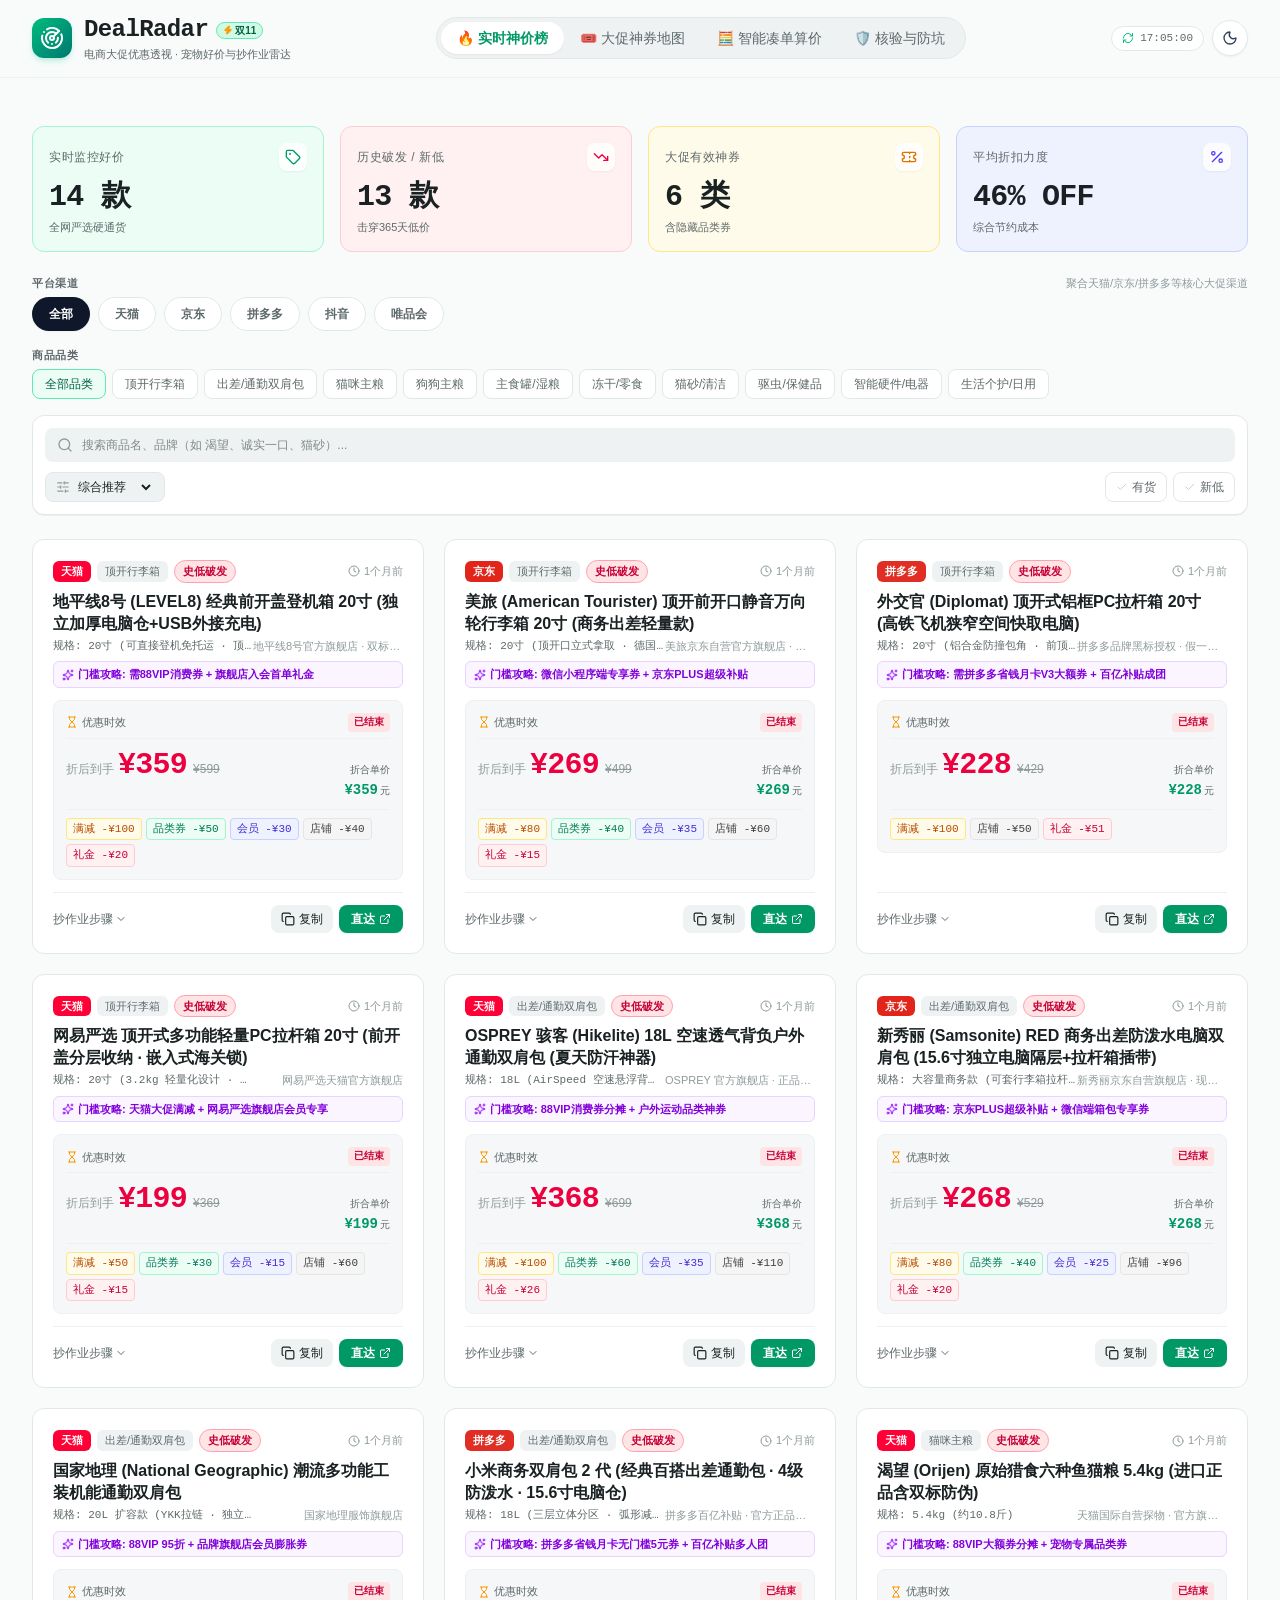
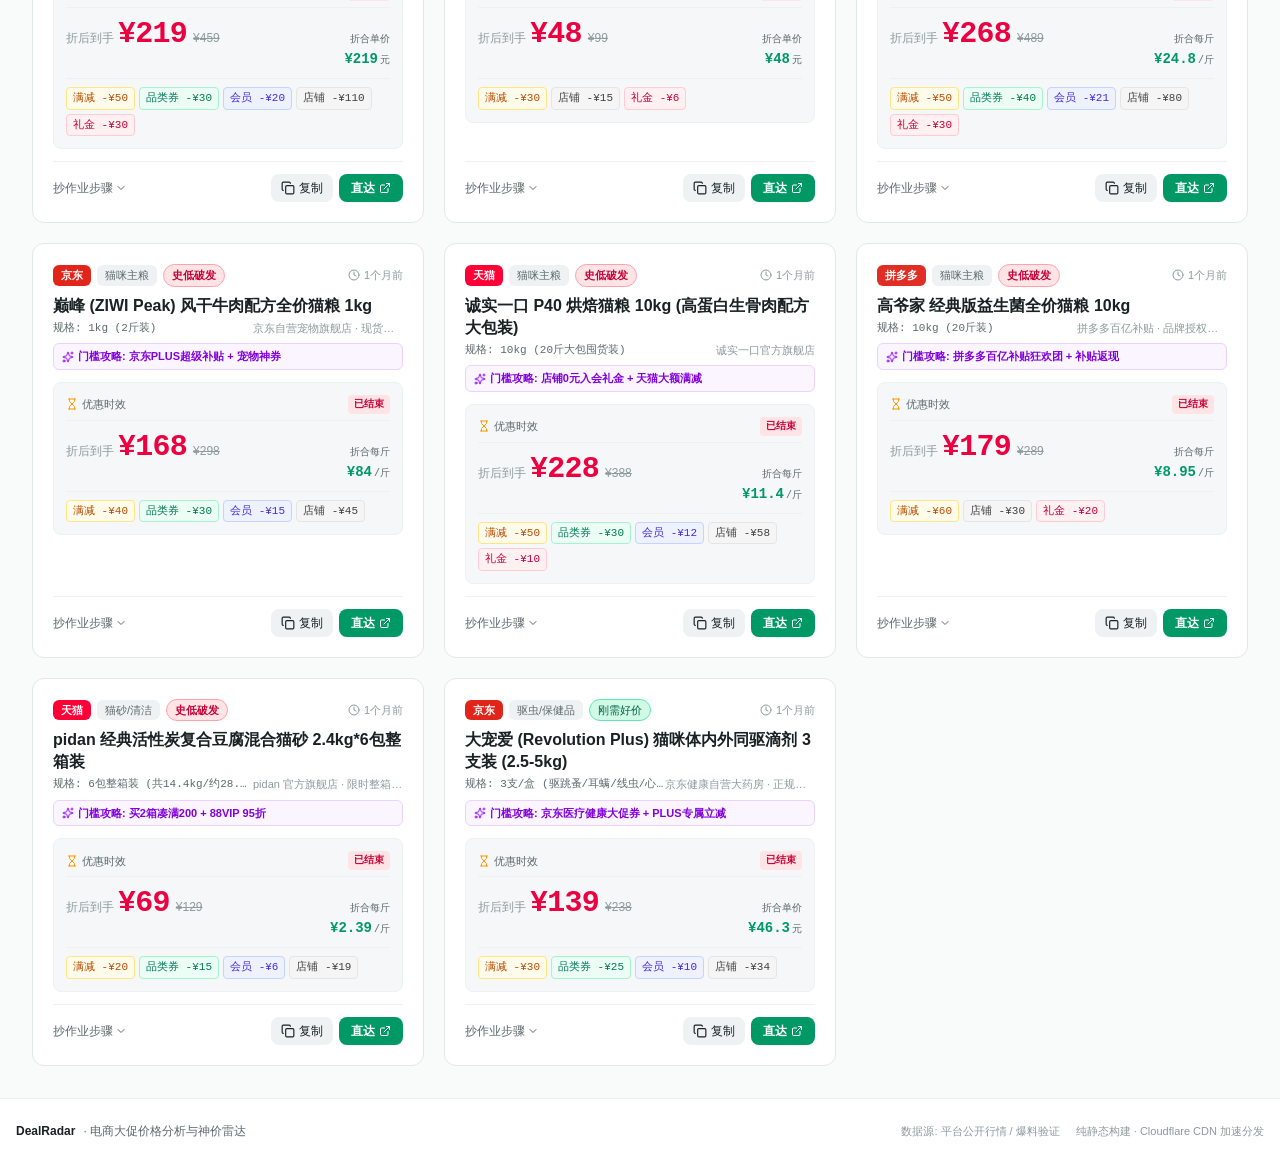
==== commit a845bc32: "chore(pages): 更新 deal-radar 动态时间与优惠截止倒计时" ====
--- a/pages/deal-radar/index.html
+++ b/pages/deal-radar/index.html
@@ -6,11 +6,14 @@
     <meta name="apple-mobile-web-app-capable" content="yes" />
     <meta name="apple-mobile-web-app-status-bar-style" content="default" />
     <meta name="format-detection" content="telephone=no" />
+    <meta http-equiv="Cache-Control" content="no-cache, no-store, must-revalidate" />
+    <meta http-equiv="Pragma" content="no-cache" />
+    <meta http-equiv="Expires" content="0" />
     <title>DealRadar | 电商大促价格分析与神价雷达</title>
     <meta name="description" content="双十一电商促销规则叠加透视、大额优惠券与隐藏入口直达、宠物好价实时抄作业雷达。" />
     <link rel="icon" type="image/svg+xml" href="data:image/svg+xml,<svg xmlns='http://www.w3.org/2000/svg' viewBox='0 0 24 24' fill='none' stroke='%23059669' stroke-width='2' stroke-linecap='round' stroke-linejoin='round'><circle cx='12' cy='12' r='10'/><path d='m4.93 4.93 4.24 4.24'/><path d='m14.83 9.17 4.24-4.24'/><path d='m14.83 14.83 4.24 4.24'/><path d='m9.17 14.83-4.24 4.24'/><circle cx='12' cy='12' r='4'/></svg>" />
-    <script type="module" crossorigin src="./assets/index-C0DCXGdA.js"></script>
-    <link rel="stylesheet" crossorigin href="./assets/index-C-exU6Ib.css">
+    <script type="module" crossorigin src="./assets/index-CCuybfzf.js"></script>
+    <link rel="stylesheet" crossorigin href="./assets/index-CDQCvZKv.css">
   </head>
   <body class="min-h-screen">
     <div id="root"></div>
--- a/pages/deal-radar/assets/index-CDQCvZKv.css
+++ b/pages/deal-radar/assets/index-CDQCvZKv.css
@@ -0,0 +1,2 @@
+/*! tailwindcss v4.3.3 | MIT License | https://tailwindcss.com */
+@layer properties{@supports (((-webkit-hyphens:none)) and (not (margin-trim:inline))) or ((-moz-orient:inline) and (not (color:rgb(from red r g b)))){*,:before,:after,::backdrop{--tw-translate-x:0;--tw-translate-y:0;--tw-translate-z:0;--tw-scale-x:1;--tw-scale-y:1;--tw-scale-z:1;--tw-space-y-reverse:0;--tw-border-style:solid;--tw-gradient-position:initial;--tw-gradient-from:#0000;--tw-gradient-via:#0000;--tw-gradient-to:#0000;--tw-gradient-stops:initial;--tw-gradient-via-stops:initial;--tw-gradient-from-position:0%;--tw-gradient-via-position:50%;--tw-gradient-to-position:100%;--tw-leading:initial;--tw-font-weight:initial;--tw-tracking:initial;--tw-shadow:0 0 #0000;--tw-shadow-color:initial;--tw-shadow-alpha:100%;--tw-inset-shadow:0 0 #0000;--tw-inset-shadow-color:initial;--tw-inset-shadow-alpha:100%;--tw-ring-color:initial;--tw-ring-shadow:0 0 #0000;--tw-inset-ring-color:initial;--tw-inset-ring-shadow:0 0 #0000;--tw-ring-inset:initial;--tw-ring-offset-width:0px;--tw-ring-offset-color:#fff;--tw-ring-offset-shadow:0 0 #0000;--tw-backdrop-blur:initial;--tw-backdrop-brightness:initial;--tw-backdrop-contrast:initial;--tw-backdrop-grayscale:initial;--tw-backdrop-hue-rotate:initial;--tw-backdrop-invert:initial;--tw-backdrop-opacity:initial;--tw-backdrop-saturate:initial;--tw-backdrop-sepia:initial;--tw-duration:initial}}}@layer theme{:root,:host{--font-sans:-apple-system, BlinkMacSystemFont, "Segoe UI", Roboto, "Helvetica Neue", "Noto Sans", Arial, sans-serif, "Apple Color Emoji", "Segoe UI Emoji", "Segoe UI Symbol", "Noto Color Emoji";--font-mono:ui-monospace, SFMono-Regular, Menlo, Monaco, Consolas, "Liberation Mono", "Courier New", monospace;--color-amber-50:oklch(98.7% .022 95.277);--color-amber-100:oklch(96.2% .059 95.617);--color-amber-200:oklch(92.4% .12 95.746);--color-amber-300:oklch(87.9% .169 91.605);--color-amber-400:oklch(82.8% .189 84.429);--color-amber-500:oklch(76.9% .188 70.08);--color-amber-600:oklch(66.6% .179 58.318);--color-amber-700:oklch(55.5% .163 48.998);--color-amber-800:oklch(47.3% .137 46.201);--color-amber-900:oklch(41.4% .112 45.904);--color-amber-950:oklch(27.9% .077 45.635);--color-emerald-50:oklch(97.9% .021 166.113);--color-emerald-100:oklch(95% .052 163.051);--color-emerald-200:oklch(90.5% .093 164.15);--color-emerald-300:oklch(84.5% .143 164.978);--color-emerald-400:oklch(76.5% .177 163.223);--color-emerald-500:oklch(69.6% .17 162.48);--color-emerald-600:oklch(59.6% .145 163.225);--color-emerald-700:oklch(50.8% .118 165.612);--color-emerald-800:oklch(43.2% .095 166.913);--color-emerald-900:oklch(37.8% .077 168.94);--color-emerald-950:oklch(26.2% .051 172.552);--color-teal-500:oklch(70.4% .14 182.503);--color-teal-700:oklch(51.1% .096 186.391);--color-indigo-50:oklch(96.2% .018 272.314);--color-indigo-100:oklch(93% .034 272.788);--color-indigo-200:oklch(87% .065 274.039);--color-indigo-300:oklch(78.5% .115 274.713);--color-indigo-400:oklch(67.3% .182 276.935);--color-indigo-500:oklch(58.5% .233 277.117);--color-indigo-600:oklch(51.1% .262 276.966);--color-indigo-700:oklch(45.7% .24 277.023);--color-indigo-800:oklch(39.8% .195 277.366);--color-indigo-900:oklch(35.9% .144 278.697);--color-indigo-950:oklch(25.7% .09 281.288);--color-purple-50:oklch(97.7% .014 308.299);--color-purple-200:oklch(90.2% .063 306.703);--color-purple-300:oklch(82.7% .119 306.383);--color-purple-400:oklch(71.4% .203 305.504);--color-purple-600:oklch(55.8% .288 302.321);--color-purple-700:oklch(49.6% .265 301.924);--color-purple-800:oklch(43.8% .218 303.724);--color-purple-950:oklch(29.1% .149 302.717);--color-rose-50:oklch(96.9% .015 12.422);--color-rose-100:oklch(94.1% .03 12.58);--color-rose-200:oklch(89.2% .058 10.001);--color-rose-300:oklch(81% .117 11.638);--color-rose-400:oklch(71.2% .194 13.428);--color-rose-500:oklch(64.5% .246 16.439);--color-rose-600:oklch(58.6% .253 17.585);--color-rose-700:oklch(51.4% .222 16.935);--color-rose-800:oklch(45.5% .188 13.697);--color-rose-900:oklch(41% .159 10.272);--color-rose-950:oklch(27.1% .105 12.094);--color-slate-700:oklch(37.2% .044 257.287);--color-slate-900:oklch(20.8% .042 265.755);--color-neutral-100:oklch(97% 0 none);--color-neutral-200:oklch(92.2% 0 none);--color-neutral-300:oklch(87% 0 none);--color-neutral-400:oklch(70.8% 0 none);--color-neutral-500:oklch(55.6% 0 none);--color-neutral-600:oklch(43.9% 0 none);--color-neutral-700:oklch(37.1% 0 none);--color-neutral-800:oklch(26.9% 0 none);--color-black:#000;--color-white:#fff;--spacing:.25rem;--text-xs:.75rem;--text-xs--line-height:calc(1 / .75);--text-sm:.875rem;--text-sm--line-height:calc(1.25 / .875);--text-base:1rem;--text-base--line-height:calc(1.5 / 1);--text-lg:1.125rem;--text-lg--line-height:calc(1.75 / 1.125);--text-xl:1.25rem;--text-xl--line-height:calc(1.75 / 1.25);--text-2xl:1.5rem;--text-2xl--line-height:calc(2 / 1.5);--text-3xl:1.875rem;--text-3xl--line-height:calc(2.25 / 1.875);--font-weight-normal:400;--font-weight-medium:500;--font-weight-semibold:600;--font-weight-bold:700;--font-weight-extrabold:800;--font-weight-black:900;--tracking-tight:-.025em;--tracking-wider:.05em;--leading-snug:1.375;--leading-relaxed:1.625;--radius-md:.375rem;--radius-lg:.5rem;--radius-xl:.75rem;--radius-2xl:1rem;--animate-pulse:pulse 2s cubic-bezier(.4, 0, .6, 1) infinite;--animate-bounce:bounce 1s infinite;--blur-xl:24px;--default-transition-duration:.15s;--default-transition-timing-function:cubic-bezier(.4, 0, .2, 1);--default-font-family:var(--font-sans);--default-mono-font-family:var(--font-mono)}}@layer base{*,:after,:before,::backdrop{box-sizing:border-box;border:0 solid;margin:0;padding:0}::file-selector-button{box-sizing:border-box;border:0 solid;margin:0;padding:0}html,:host{-webkit-text-size-adjust:100%;tab-size:4;line-height:1.5;font-family:var(--default-font-family,-apple-system, BlinkMacSystemFont, "Segoe UI", Roboto, "Helvetica Neue", "Noto Sans", Arial, sans-serif, "Apple Color Emoji", "Segoe UI Emoji", "Segoe UI Symbol", "Noto Color Emoji");font-feature-settings:var(--default-font-feature-settings,normal);font-variation-settings:var(--default-font-variation-settings,normal);-webkit-tap-highlight-color:transparent}hr{height:0;color:inherit;border-top-width:1px}abbr:where([title]){-webkit-text-decoration:underline dotted;text-decoration:underline dotted}h1,h2,h3,h4,h5,h6{font-size:inherit;font-weight:inherit}a{color:inherit;-webkit-text-decoration:inherit;-webkit-text-decoration:inherit;-webkit-text-decoration:inherit;-webkit-text-decoration:inherit;text-decoration:inherit}b,strong{font-weight:bolder}code,kbd,samp,pre{font-family:var(--default-mono-font-family,ui-monospace, SFMono-Regular, Menlo, Monaco, Consolas, "Liberation Mono", "Courier New", monospace);font-feature-settings:var(--default-mono-font-feature-settings,normal);font-variation-settings:var(--default-mono-font-variation-settings,normal);font-size:1em}small{font-size:80%}sub,sup{vertical-align:baseline;font-size:75%;line-height:0;position:relative}sub{bottom:-.25em}sup{top:-.5em}table{text-indent:0;border-color:inherit;border-collapse:collapse}:-moz-focusring:where(:not(iframe)){outline:auto}progress{vertical-align:baseline}summary{display:list-item}ol,ul,menu{list-style:none}img,svg,video,canvas,audio,iframe,embed,object{vertical-align:middle;display:block}img,video{max-width:100%;height:auto}button,input,select,optgroup,textarea{font:inherit;font-feature-settings:inherit;font-variation-settings:inherit;letter-spacing:inherit;color:inherit;opacity:1;background-color:#0000;border-radius:0}::file-selector-button{font:inherit;font-feature-settings:inherit;font-variation-settings:inherit;letter-spacing:inherit;color:inherit;opacity:1;background-color:#0000;border-radius:0}:where(select:is([multiple],[size])) optgroup{font-weight:bolder}:where(select:is([multiple],[size])) optgroup option{padding-inline-start:20px}::file-selector-button{margin-inline-end:4px}::placeholder{opacity:1}@supports (not ((-webkit-appearance:-apple-pay-button))) or (contain-intrinsic-size:1px){::placeholder{color:currentColor}@supports (color:color-mix(in lab, red, red)){::placeholder{color:color-mix(in oklab, currentcolor 50%, transparent)}}}textarea{resize:vertical}::-webkit-search-decoration{-webkit-appearance:none}::-webkit-date-and-time-value{min-height:1lh;text-align:inherit}::-webkit-datetime-edit{display:inline-flex}::-webkit-datetime-edit-fields-wrapper{padding:0}::-webkit-datetime-edit{padding-block:0}::-webkit-datetime-edit-year-field{padding-block:0}::-webkit-datetime-edit-month-field{padding-block:0}::-webkit-datetime-edit-day-field{padding-block:0}::-webkit-datetime-edit-hour-field{padding-block:0}::-webkit-datetime-edit-minute-field{padding-block:0}::-webkit-datetime-edit-second-field{padding-block:0}::-webkit-datetime-edit-millisecond-field{padding-block:0}::-webkit-datetime-edit-meridiem-field{padding-block:0}::-webkit-calendar-picker-indicator{line-height:1}:-moz-ui-invalid{box-shadow:none}button,input:where([type=button],[type=reset],[type=submit]){appearance:button}::file-selector-button{appearance:button}::-webkit-inner-spin-button{height:auto}::-webkit-outer-spin-button{height:auto}[hidden]:where(:not([hidden=until-found])){display:none!important}}@layer components;@layer utilities{.absolute{position:absolute}.fixed{position:fixed}.relative{position:relative}.static{position:static}.sticky{position:sticky}.top-0{top:0}.top-1\/2{top:50%}.right-0{right:0}.bottom-0{bottom:0}.left-0{left:0}.left-3{left:calc(var(--spacing) * 3)}.z-40{z-index:40}.z-50{z-index:50}.-mx-3\.5{margin-inline:calc(var(--spacing) * -3.5)}.mx-auto{margin-inline:auto}.my-3{margin-block:calc(var(--spacing) * 3)}.mt-0\.5{margin-top:calc(var(--spacing) * .5)}.mt-1{margin-top:var(--spacing)}.mt-2{margin-top:calc(var(--spacing) * 2)}.mt-2\.5{margin-top:calc(var(--spacing) * 2.5)}.mt-3{margin-top:calc(var(--spacing) * 3)}.mt-3\.5{margin-top:calc(var(--spacing) * 3.5)}.mt-6{margin-top:calc(var(--spacing) * 6)}.mt-auto{margin-top:auto}.mb-1{margin-bottom:var(--spacing)}.mb-1\.5{margin-bottom:calc(var(--spacing) * 1.5)}.mb-2{margin-bottom:calc(var(--spacing) * 2)}.mb-2\.5{margin-bottom:calc(var(--spacing) * 2.5)}.ml-0\.5{margin-left:calc(var(--spacing) * .5)}.ml-1{margin-left:var(--spacing)}.line-clamp-1{-webkit-line-clamp:1;-webkit-box-orient:vertical;display:-webkit-box;overflow:hidden}.line-clamp-2{-webkit-line-clamp:2;-webkit-box-orient:vertical;display:-webkit-box;overflow:hidden}.block{display:block}.flex{display:flex}.grid{display:grid}.hidden{display:none}.inline-flex{display:inline-flex}.h-0\.5{height:calc(var(--spacing) * .5)}.h-2\.5{height:calc(var(--spacing) * 2.5)}.h-3{height:calc(var(--spacing) * 3)}.h-3\.5{height:calc(var(--spacing) * 3.5)}.h-4{height:calc(var(--spacing) * 4)}.h-4\.5{height:calc(var(--spacing) * 4.5)}.h-5{height:calc(var(--spacing) * 5)}.h-8{height:calc(var(--spacing) * 8)}.h-9{height:calc(var(--spacing) * 9)}.h-14{height:calc(var(--spacing) * 14)}.min-h-screen{min-height:100vh}.w-2\.5{width:calc(var(--spacing) * 2.5)}.w-3{width:calc(var(--spacing) * 3)}.w-3\.5{width:calc(var(--spacing) * 3.5)}.w-4{width:calc(var(--spacing) * 4)}.w-4\.5{width:calc(var(--spacing) * 4.5)}.w-5{width:calc(var(--spacing) * 5)}.w-8{width:calc(var(--spacing) * 8)}.w-9{width:calc(var(--spacing) * 9)}.w-full{width:100%}.max-w-\[130px\]{max-width:130px}.max-w-\[200px\]{max-width:200px}.max-w-\[220px\]{max-width:220px}.max-w-\[1440px\]{max-width:1440px}.min-w-0{min-width:0}.flex-1{flex:1}.shrink-0{flex-shrink:0}.-translate-y-1\/2{--tw-translate-y:calc(calc(1 / 2 * 100%) * -1);translate:var(--tw-translate-x) var(--tw-translate-y)}.scale-100{--tw-scale-x:100%;--tw-scale-y:100%;--tw-scale-z:100%;scale:var(--tw-scale-x) var(--tw-scale-y)}.scale-110{--tw-scale-x:110%;--tw-scale-y:110%;--tw-scale-z:110%;scale:var(--tw-scale-x) var(--tw-scale-y)}.animate-\[spin_6s_linear_infinite\]{animation:6s linear infinite spin}.animate-bounce{animation:var(--animate-bounce)}.animate-pulse{animation:var(--animate-pulse)}.cursor-pointer{cursor:pointer}.scrollbar-none{scrollbar-width:none}.grid-cols-1{grid-template-columns:repeat(1,minmax(0,1fr))}.grid-cols-2{grid-template-columns:repeat(2,minmax(0,1fr))}.grid-cols-4{grid-template-columns:repeat(4,minmax(0,1fr))}.flex-col{flex-direction:column}.flex-wrap{flex-wrap:wrap}.items-baseline{align-items:baseline}.items-center{align-items:center}.items-start{align-items:flex-start}.justify-between{justify-content:space-between}.justify-center{justify-content:center}.gap-0\.5{gap:calc(var(--spacing) * .5)}.gap-1{gap:var(--spacing)}.gap-1\.5{gap:calc(var(--spacing) * 1.5)}.gap-2{gap:calc(var(--spacing) * 2)}.gap-2\.5{gap:calc(var(--spacing) * 2.5)}.gap-3{gap:calc(var(--spacing) * 3)}.gap-3\.5{gap:calc(var(--spacing) * 3.5)}.gap-4{gap:calc(var(--spacing) * 4)}:where(.space-y-1>:not(:last-child)){--tw-space-y-reverse:0;margin-block-start:calc(var(--spacing) * var(--tw-space-y-reverse));margin-block-end:calc(var(--spacing) * calc(1 - var(--tw-space-y-reverse)))}:where(.space-y-1\.5>:not(:last-child)){--tw-space-y-reverse:0;margin-block-start:calc(calc(var(--spacing) * 1.5) * var(--tw-space-y-reverse));margin-block-end:calc(calc(var(--spacing) * 1.5) * calc(1 - var(--tw-space-y-reverse)))}:where(.space-y-2>:not(:last-child)){--tw-space-y-reverse:0;margin-block-start:calc(calc(var(--spacing) * 2) * var(--tw-space-y-reverse));margin-block-end:calc(calc(var(--spacing) * 2) * calc(1 - var(--tw-space-y-reverse)))}:where(.space-y-2\.5>:not(:last-child)){--tw-space-y-reverse:0;margin-block-start:calc(calc(var(--spacing) * 2.5) * var(--tw-space-y-reverse));margin-block-end:calc(calc(var(--spacing) * 2.5) * calc(1 - var(--tw-space-y-reverse)))}:where(.space-y-3>:not(:last-child)){--tw-space-y-reverse:0;margin-block-start:calc(calc(var(--spacing) * 3) * var(--tw-space-y-reverse));margin-block-end:calc(calc(var(--spacing) * 3) * calc(1 - var(--tw-space-y-reverse)))}:where(.space-y-3\.5>:not(:last-child)){--tw-space-y-reverse:0;margin-block-start:calc(calc(var(--spacing) * 3.5) * var(--tw-space-y-reverse));margin-block-end:calc(calc(var(--spacing) * 3.5) * calc(1 - var(--tw-space-y-reverse)))}:where(.space-y-4>:not(:last-child)){--tw-space-y-reverse:0;margin-block-start:calc(calc(var(--spacing) * 4) * var(--tw-space-y-reverse));margin-block-end:calc(calc(var(--spacing) * 4) * calc(1 - var(--tw-space-y-reverse)))}:where(.space-y-6>:not(:last-child)){--tw-space-y-reverse:0;margin-block-start:calc(calc(var(--spacing) * 6) * var(--tw-space-y-reverse));margin-block-end:calc(calc(var(--spacing) * 6) * calc(1 - var(--tw-space-y-reverse)))}.truncate{text-overflow:ellipsis;white-space:nowrap;overflow:hidden}.overflow-x-auto{overflow-x:auto}.rounded{border-radius:.25rem}.rounded-2xl{border-radius:var(--radius-2xl)}.rounded-full{border-radius:2147483647px}.rounded-lg{border-radius:var(--radius-lg)}.rounded-md{border-radius:var(--radius-md)}.rounded-xl{border-radius:var(--radius-xl)}.border{border-style:var(--tw-border-style);border-width:1px}.border-t{border-top-style:var(--tw-border-style);border-top-width:1px}.border-b{border-bottom-style:var(--tw-border-style);border-bottom-width:1px}.border-none{--tw-border-style:none;border-style:none}.border-\[var\(--color-border\)\]{border-color:var(--color-border)}.border-\[var\(--color-border-soft\)\]{border-color:var(--color-border-soft)}.border-amber-200{border-color:var(--color-amber-200)}.border-amber-300{border-color:var(--color-amber-300)}.border-emerald-200{border-color:var(--color-emerald-200)}.border-emerald-200\/60{border-color:#a4f4cf99}@supports (color:color-mix(in lab, red, red)){.border-emerald-200\/60{border-color:color-mix(in oklab, var(--color-emerald-200) 60%, transparent)}}.border-emerald-300{border-color:var(--color-emerald-300)}.border-emerald-500\/20{border-color:#00bb7f33}@supports (color:color-mix(in lab, red, red)){.border-emerald-500\/20{border-color:color-mix(in oklab, var(--color-emerald-500) 20%, transparent)}}.border-emerald-600{border-color:var(--color-emerald-600)}.border-indigo-200{border-color:var(--color-indigo-200)}.border-neutral-200{border-color:var(--color-neutral-200)}.border-purple-200{border-color:var(--color-purple-200)}.border-rose-200{border-color:var(--color-rose-200)}.border-rose-300{border-color:var(--color-rose-300)}.border-rose-600{border-color:var(--color-rose-600)}.border-transparent{border-color:#0000}.bg-\[var\(--color-page\)\],.bg-\[var\(--color-page\)\]\/95{background-color:var(--color-page)}@supports (color:color-mix(in lab, red, red)){.bg-\[var\(--color-page\)\]\/95{background-color:color-mix(in oklab, var(--color-page) 95%, transparent)}}.bg-\[var\(--color-surface\)\],.bg-\[var\(--color-surface\)\]\/95{background-color:var(--color-surface)}@supports (color:color-mix(in lab, red, red)){.bg-\[var\(--color-surface\)\]\/95{background-color:color-mix(in oklab, var(--color-surface) 95%, transparent)}}.bg-\[var\(--color-surface-muted\)\],.bg-\[var\(--color-surface-muted\)\]\/40{background-color:var(--color-surface-muted)}@supports (color:color-mix(in lab, red, red)){.bg-\[var\(--color-surface-muted\)\]\/40{background-color:color-mix(in oklab, var(--color-surface-muted) 40%, transparent)}}.bg-\[var\(--color-surface-muted\)\]\/50{background-color:var(--color-surface-muted)}@supports (color:color-mix(in lab, red, red)){.bg-\[var\(--color-surface-muted\)\]\/50{background-color:color-mix(in oklab, var(--color-surface-muted) 50%, transparent)}}.bg-\[var\(--color-surface-muted\)\]\/60{background-color:var(--color-surface-muted)}@supports (color:color-mix(in lab, red, red)){.bg-\[var\(--color-surface-muted\)\]\/60{background-color:color-mix(in oklab, var(--color-surface-muted) 60%, transparent)}}.bg-amber-50{background-color:var(--color-amber-50)}.bg-amber-100{background-color:var(--color-amber-100)}.bg-emerald-50{background-color:var(--color-emerald-50)}.bg-emerald-50\/50{background-color:#ecfdf580}@supports (color:color-mix(in lab, red, red)){.bg-emerald-50\/50{background-color:color-mix(in oklab, var(--color-emerald-50) 50%, transparent)}}.bg-emerald-100{background-color:var(--color-emerald-100)}.bg-emerald-200\/80{background-color:#a4f4cfcc}@supports (color:color-mix(in lab, red, red)){.bg-emerald-200\/80{background-color:color-mix(in oklab, var(--color-emerald-200) 80%, transparent)}}.bg-emerald-500{background-color:var(--color-emerald-500)}.bg-emerald-600{background-color:var(--color-emerald-600)}.bg-indigo-50{background-color:var(--color-indigo-50)}.bg-indigo-50\/60{background-color:#eef2ff99}@supports (color:color-mix(in lab, red, red)){.bg-indigo-50\/60{background-color:color-mix(in oklab, var(--color-indigo-50) 60%, transparent)}}.bg-indigo-100{background-color:var(--color-indigo-100)}.bg-neutral-100{background-color:var(--color-neutral-100)}.bg-neutral-200{background-color:var(--color-neutral-200)}.bg-purple-50{background-color:var(--color-purple-50)}.bg-rose-50{background-color:var(--color-rose-50)}.bg-rose-100{background-color:var(--color-rose-100)}.bg-rose-600{background-color:var(--color-rose-600)}.bg-slate-900{background-color:var(--color-slate-900)}.bg-transparent{background-color:#0000}.bg-white{background-color:var(--color-white)}.bg-white\/80{background-color:#fffc}@supports (color:color-mix(in lab, red, red)){.bg-white\/80{background-color:color-mix(in oklab, var(--color-white) 80%, transparent)}}.bg-gradient-to-br{--tw-gradient-position:to bottom right in oklab;background-image:linear-gradient(var(--tw-gradient-stops))}.bg-gradient-to-r{--tw-gradient-position:to right in oklab;background-image:linear-gradient(var(--tw-gradient-stops))}.from-emerald-500{--tw-gradient-from:var(--color-emerald-500);--tw-gradient-stops:var(--tw-gradient-via-stops,var(--tw-gradient-position), var(--tw-gradient-from) var(--tw-gradient-from-position), var(--tw-gradient-to) var(--tw-gradient-to-position))}.from-emerald-500\/10{--tw-gradient-from:#00bb7f1a}@supports (color:color-mix(in lab, red, red)){.from-emerald-500\/10{--tw-gradient-from:color-mix(in oklab, var(--color-emerald-500) 10%, transparent)}}.from-emerald-500\/10{--tw-gradient-stops:var(--tw-gradient-via-stops,var(--tw-gradient-position), var(--tw-gradient-from) var(--tw-gradient-from-position), var(--tw-gradient-to) var(--tw-gradient-to-position))}.via-teal-500\/10{--tw-gradient-via:#00baa71a}@supports (color:color-mix(in lab, red, red)){.via-teal-500\/10{--tw-gradient-via:color-mix(in oklab, var(--color-teal-500) 10%, transparent)}}.via-teal-500\/10{--tw-gradient-via-stops:var(--tw-gradient-position), var(--tw-gradient-from) var(--tw-gradient-from-position), var(--tw-gradient-via) var(--tw-gradient-via-position), var(--tw-gradient-to) var(--tw-gradient-to-position);--tw-gradient-stops:var(--tw-gradient-via-stops)}.to-indigo-500\/10{--tw-gradient-to:#625fff1a}@supports (color:color-mix(in lab, red, red)){.to-indigo-500\/10{--tw-gradient-to:color-mix(in oklab, var(--color-indigo-500) 10%, transparent)}}.to-indigo-500\/10{--tw-gradient-stops:var(--tw-gradient-via-stops,var(--tw-gradient-position), var(--tw-gradient-from) var(--tw-gradient-from-position), var(--tw-gradient-to) var(--tw-gradient-to-position))}.to-teal-700{--tw-gradient-to:var(--color-teal-700);--tw-gradient-stops:var(--tw-gradient-via-stops,var(--tw-gradient-position), var(--tw-gradient-from) var(--tw-gradient-from-position), var(--tw-gradient-to) var(--tw-gradient-to-position))}.fill-amber-500{fill:var(--color-amber-500)}.p-1{padding:var(--spacing)}.p-1\.5{padding:calc(var(--spacing) * 1.5)}.p-2{padding:calc(var(--spacing) * 2)}.p-2\.5{padding:calc(var(--spacing) * 2.5)}.p-3{padding:calc(var(--spacing) * 3)}.p-3\.5{padding:calc(var(--spacing) * 3.5)}.p-4{padding:calc(var(--spacing) * 4)}.p-5{padding:calc(var(--spacing) * 5)}.px-1{padding-inline:var(--spacing)}.px-1\.5{padding-inline:calc(var(--spacing) * 1.5)}.px-2{padding-inline:calc(var(--spacing) * 2)}.px-2\.5{padding-inline:calc(var(--spacing) * 2.5)}.px-3{padding-inline:calc(var(--spacing) * 3)}.px-3\.5{padding-inline:calc(var(--spacing) * 3.5)}.px-4{padding-inline:calc(var(--spacing) * 4)}.py-0\.5{padding-block:calc(var(--spacing) * .5)}.py-1{padding-block:var(--spacing)}.py-1\.5{padding-block:calc(var(--spacing) * 1.5)}.py-2{padding-block:calc(var(--spacing) * 2)}.py-2\.5{padding-block:calc(var(--spacing) * 2.5)}.py-3{padding-block:calc(var(--spacing) * 3)}.py-6{padding-block:calc(var(--spacing) * 6)}.py-12{padding-block:calc(var(--spacing) * 12)}.pt-1\.5{padding-top:calc(var(--spacing) * 1.5)}.pt-2\.5{padding-top:calc(var(--spacing) * 2.5)}.pt-3{padding-top:calc(var(--spacing) * 3)}.pr-4{padding-right:calc(var(--spacing) * 4)}.pb-0\.5{padding-bottom:calc(var(--spacing) * .5)}.pb-1{padding-bottom:var(--spacing)}.pb-1\.5{padding-bottom:calc(var(--spacing) * 1.5)}.pb-20{padding-bottom:calc(var(--spacing) * 20)}.pb-24{padding-bottom:calc(var(--spacing) * 24)}.pb-\[env\(safe-area-inset-bottom\)\]{padding-bottom:env(safe-area-inset-bottom)}.pl-9{padding-left:calc(var(--spacing) * 9)}.text-center{text-align:center}.text-right{text-align:right}.font-mono{font-family:var(--font-mono)}.text-2xl{font-size:var(--text-2xl);line-height:var(--tw-leading,var(--text-2xl--line-height))}.text-base{font-size:var(--text-base);line-height:var(--tw-leading,var(--text-base--line-height))}.text-lg{font-size:var(--text-lg);line-height:var(--tw-leading,var(--text-lg--line-height))}.text-sm{font-size:var(--text-sm);line-height:var(--tw-leading,var(--text-sm--line-height))}.text-xl{font-size:var(--text-xl);line-height:var(--tw-leading,var(--text-xl--line-height))}.text-xs{font-size:var(--text-xs);line-height:var(--tw-leading,var(--text-xs--line-height))}.text-\[9px\]{font-size:9px}.text-\[10px\]{font-size:10px}.text-\[11px\]{font-size:11px}.leading-none{--tw-leading:1;line-height:1}.leading-relaxed{--tw-leading:var(--leading-relaxed);line-height:var(--leading-relaxed)}.leading-snug{--tw-leading:var(--leading-snug);line-height:var(--leading-snug)}.font-black{--tw-font-weight:var(--font-weight-black);font-weight:var(--font-weight-black)}.font-bold{--tw-font-weight:var(--font-weight-bold);font-weight:var(--font-weight-bold)}.font-extrabold{--tw-font-weight:var(--font-weight-extrabold);font-weight:var(--font-weight-extrabold)}.font-medium{--tw-font-weight:var(--font-weight-medium);font-weight:var(--font-weight-medium)}.font-normal{--tw-font-weight:var(--font-weight-normal);font-weight:var(--font-weight-normal)}.font-semibold{--tw-font-weight:var(--font-weight-semibold);font-weight:var(--font-weight-semibold)}.tracking-tight{--tw-tracking:var(--tracking-tight);letter-spacing:var(--tracking-tight)}.tracking-wider{--tw-tracking:var(--tracking-wider);letter-spacing:var(--tracking-wider)}.whitespace-nowrap{white-space:nowrap}.text-\[var\(--color-text-muted\)\]{color:var(--color-text-muted)}.text-\[var\(--color-text-primary\)\]{color:var(--color-text-primary)}.text-\[var\(--color-text-soft\)\]{color:var(--color-text-soft)}.text-amber-400{color:var(--color-amber-400)}.text-amber-500{color:var(--color-amber-500)}.text-amber-600{color:var(--color-amber-600)}.text-amber-700{color:var(--color-amber-700)}.text-amber-800{color:var(--color-amber-800)}.text-emerald-500{color:var(--color-emerald-500)}.text-emerald-600{color:var(--color-emerald-600)}.text-emerald-700{color:var(--color-emerald-700)}.text-emerald-800{color:var(--color-emerald-800)}.text-indigo-600{color:var(--color-indigo-600)}.text-indigo-700{color:var(--color-indigo-700)}.text-neutral-500{color:var(--color-neutral-500)}.text-neutral-600{color:var(--color-neutral-600)}.text-neutral-700{color:var(--color-neutral-700)}.text-purple-600{color:var(--color-purple-600)}.text-purple-700{color:var(--color-purple-700)}.text-rose-500{color:var(--color-rose-500)}.text-rose-600{color:var(--color-rose-600)}.text-rose-700{color:var(--color-rose-700)}.text-slate-700{color:var(--color-slate-700)}.text-white{color:var(--color-white)}.uppercase{text-transform:uppercase}.line-through{text-decoration-line:line-through}.opacity-30{opacity:.3}.opacity-60{opacity:.6}.opacity-100{opacity:1}.shadow-2xs{--tw-shadow:0 1px var(--tw-shadow-color,#0000000d);box-shadow:var(--tw-inset-shadow), var(--tw-inset-ring-shadow), var(--tw-ring-offset-shadow), var(--tw-ring-shadow), var(--tw-shadow)}.shadow-\[0_-4px_20px_rgba\(0\,0\,0\,0\.06\)\]{--tw-shadow:0 -4px 20px var(--tw-shadow-color,#0000000f);box-shadow:var(--tw-inset-shadow), var(--tw-inset-ring-shadow), var(--tw-ring-offset-shadow), var(--tw-ring-shadow), var(--tw-shadow)}.shadow-md{--tw-shadow:0 4px 6px -1px var(--tw-shadow-color,#0000001a), 0 2px 4px -2px var(--tw-shadow-color,#0000001a);box-shadow:var(--tw-inset-shadow), var(--tw-inset-ring-shadow), var(--tw-ring-offset-shadow), var(--tw-ring-shadow), var(--tw-shadow)}.shadow-xs{--tw-shadow:0 1px 2px 0 var(--tw-shadow-color,#0000000d);box-shadow:var(--tw-inset-shadow), var(--tw-inset-ring-shadow), var(--tw-ring-offset-shadow), var(--tw-ring-shadow), var(--tw-shadow)}.shadow-emerald-500\/20{--tw-shadow-color:#00bb7f33}@supports (color:color-mix(in lab, red, red)){.shadow-emerald-500\/20{--tw-shadow-color:color-mix(in oklab, color-mix(in oklab, var(--color-emerald-500) 20%, transparent) var(--tw-shadow-alpha), transparent)}}.backdrop-blur-xl{--tw-backdrop-blur:blur(var(--blur-xl));-webkit-backdrop-filter:var(--tw-backdrop-blur,) var(--tw-backdrop-brightness,) var(--tw-backdrop-contrast,) var(--tw-backdrop-grayscale,) var(--tw-backdrop-hue-rotate,) var(--tw-backdrop-invert,) var(--tw-backdrop-opacity,) var(--tw-backdrop-saturate,) var(--tw-backdrop-sepia,);backdrop-filter:var(--tw-backdrop-blur,) var(--tw-backdrop-brightness,) var(--tw-backdrop-contrast,) var(--tw-backdrop-grayscale,) var(--tw-backdrop-hue-rotate,) var(--tw-backdrop-invert,) var(--tw-backdrop-opacity,) var(--tw-backdrop-saturate,) var(--tw-backdrop-sepia,)}.transition{transition-property:color,background-color,border-color,outline-color,text-decoration-color,fill,stroke,--tw-gradient-from,--tw-gradient-via,--tw-gradient-to,opacity,box-shadow,transform,translate,scale,rotate,filter,-webkit-backdrop-filter,backdrop-filter,display,content-visibility,overlay,pointer-events;transition-timing-function:var(--tw-ease,var(--default-transition-timing-function));transition-duration:var(--tw-duration,var(--default-transition-duration))}.transition-all{transition-property:all;transition-timing-function:var(--tw-ease,var(--default-transition-timing-function));transition-duration:var(--tw-duration,var(--default-transition-duration))}.transition-colors{transition-property:color,background-color,border-color,outline-color,text-decoration-color,fill,stroke,--tw-gradient-from,--tw-gradient-via,--tw-gradient-to;transition-timing-function:var(--tw-ease,var(--default-transition-timing-function));transition-duration:var(--tw-duration,var(--default-transition-duration))}.transition-transform{transition-property:transform,translate,scale,rotate;transition-timing-function:var(--tw-ease,var(--default-transition-timing-function));transition-duration:var(--tw-duration,var(--default-transition-duration))}.duration-200{--tw-duration:.2s;transition-duration:.2s}.outline-none{--tw-outline-style:none;outline-style:none}@media (hover:hover){.group-hover\:text-emerald-600:is(:where(.group):hover *){color:var(--color-emerald-600)}.hover\:-translate-y-0\.5:hover{--tw-translate-y:calc(var(--spacing) * -.5);translate:var(--tw-translate-x) var(--tw-translate-y)}.hover\:border-emerald-500\/40:hover{border-color:#00bb7f66}@supports (color:color-mix(in lab, red, red)){.hover\:border-emerald-500\/40:hover{border-color:color-mix(in oklab, var(--color-emerald-500) 40%, transparent)}}.hover\:bg-\[var\(--color-border\)\]:hover{background-color:var(--color-border)}.hover\:bg-\[var\(--color-surface-hover\)\]:hover{background-color:var(--color-surface-hover)}.hover\:bg-emerald-700:hover{background-color:var(--color-emerald-700)}.hover\:text-\[var\(--color-text-primary\)\]:hover{color:var(--color-text-primary)}.hover\:text-emerald-600:hover{color:var(--color-emerald-600)}.hover\:shadow-md:hover{--tw-shadow:0 4px 6px -1px var(--tw-shadow-color,#0000001a), 0 2px 4px -2px var(--tw-shadow-color,#0000001a);box-shadow:var(--tw-inset-shadow), var(--tw-inset-ring-shadow), var(--tw-ring-offset-shadow), var(--tw-ring-shadow), var(--tw-shadow)}}.focus\:border-emerald-500:focus{border-color:var(--color-emerald-500)}.focus\:border-indigo-500:focus{border-color:var(--color-indigo-500)}.focus\:bg-\[var\(--color-surface\)\]:focus{background-color:var(--color-surface)}.active\:scale-95:active{--tw-scale-x:95%;--tw-scale-y:95%;--tw-scale-z:95%;scale:var(--tw-scale-x) var(--tw-scale-y)}@media (width>=40rem){.sm\:mx-0{margin-inline:0}.sm\:my-6{margin-block:calc(var(--spacing) * 6)}.sm\:mt-3{margin-top:calc(var(--spacing) * 3)}.sm\:flex{display:flex}.sm\:inline{display:inline}.sm\:h-5{height:calc(var(--spacing) * 5)}.sm\:h-6{height:calc(var(--spacing) * 6)}.sm\:h-9{height:calc(var(--spacing) * 9)}.sm\:h-10{height:calc(var(--spacing) * 10)}.sm\:w-5{width:calc(var(--spacing) * 5)}.sm\:w-6{width:calc(var(--spacing) * 6)}.sm\:w-9{width:calc(var(--spacing) * 9)}.sm\:w-10{width:calc(var(--spacing) * 10)}.sm\:max-w-\[150px\]{max-width:150px}.sm\:grid-cols-2{grid-template-columns:repeat(2,minmax(0,1fr))}.sm\:flex-row{flex-direction:row}.sm\:gap-1\.5{gap:calc(var(--spacing) * 1.5)}.sm\:gap-2{gap:calc(var(--spacing) * 2)}.sm\:gap-3{gap:calc(var(--spacing) * 3)}.sm\:gap-4{gap:calc(var(--spacing) * 4)}.sm\:gap-5{gap:calc(var(--spacing) * 5)}.sm\:gap-6{gap:calc(var(--spacing) * 6)}:where(.sm\:space-y-2>:not(:last-child)){--tw-space-y-reverse:0;margin-block-start:calc(calc(var(--spacing) * 2) * var(--tw-space-y-reverse));margin-block-end:calc(calc(var(--spacing) * 2) * calc(1 - var(--tw-space-y-reverse)))}:where(.sm\:space-y-4>:not(:last-child)){--tw-space-y-reverse:0;margin-block-start:calc(calc(var(--spacing) * 4) * var(--tw-space-y-reverse));margin-block-end:calc(calc(var(--spacing) * 4) * calc(1 - var(--tw-space-y-reverse)))}:where(.sm\:space-y-5>:not(:last-child)){--tw-space-y-reverse:0;margin-block-start:calc(calc(var(--spacing) * 5) * var(--tw-space-y-reverse));margin-block-end:calc(calc(var(--spacing) * 5) * calc(1 - var(--tw-space-y-reverse)))}:where(.sm\:space-y-6>:not(:last-child)){--tw-space-y-reverse:0;margin-block-start:calc(calc(var(--spacing) * 6) * var(--tw-space-y-reverse));margin-block-end:calc(calc(var(--spacing) * 6) * calc(1 - var(--tw-space-y-reverse)))}.sm\:p-2{padding:calc(var(--spacing) * 2)}.sm\:p-2\.5{padding:calc(var(--spacing) * 2.5)}.sm\:p-3{padding:calc(var(--spacing) * 3)}.sm\:p-4{padding:calc(var(--spacing) * 4)}.sm\:p-5{padding:calc(var(--spacing) * 5)}.sm\:px-0{padding-inline:0}.sm\:px-1\.5{padding-inline:calc(var(--spacing) * 1.5)}.sm\:px-2{padding-inline:calc(var(--spacing) * 2)}.sm\:px-4{padding-inline:calc(var(--spacing) * 4)}.sm\:px-8{padding-inline:calc(var(--spacing) * 8)}.sm\:py-0\.5{padding-block:calc(var(--spacing) * .5)}.sm\:py-2{padding-block:calc(var(--spacing) * 2)}.sm\:py-3\.5{padding-block:calc(var(--spacing) * 3.5)}.sm\:py-6{padding-block:calc(var(--spacing) * 6)}.sm\:py-16{padding-block:calc(var(--spacing) * 16)}.sm\:pt-2{padding-top:calc(var(--spacing) * 2)}.sm\:pt-3{padding-top:calc(var(--spacing) * 3)}.sm\:text-2xl{font-size:var(--text-2xl);line-height:var(--tw-leading,var(--text-2xl--line-height))}.sm\:text-3xl{font-size:var(--text-3xl);line-height:var(--tw-leading,var(--text-3xl--line-height))}.sm\:text-base{font-size:var(--text-base);line-height:var(--tw-leading,var(--text-base--line-height))}.sm\:text-lg{font-size:var(--text-lg);line-height:var(--tw-leading,var(--text-lg--line-height))}.sm\:text-sm{font-size:var(--text-sm);line-height:var(--tw-leading,var(--text-sm--line-height))}.sm\:text-xl{font-size:var(--text-xl);line-height:var(--tw-leading,var(--text-xl--line-height))}.sm\:text-xs{font-size:var(--text-xs);line-height:var(--tw-leading,var(--text-xs--line-height))}.sm\:text-\[10px\]{font-size:10px}.sm\:text-\[11px\]{font-size:11px}}@media (width>=48rem){.md\:block{display:block}.md\:flex{display:flex}.md\:grid{display:grid}.md\:hidden{display:none}.md\:grid-cols-2{grid-template-columns:repeat(2,minmax(0,1fr))}.md\:grid-cols-3{grid-template-columns:repeat(3,minmax(0,1fr))}.md\:flex-row{flex-direction:row}.md\:items-center{align-items:center}.md\:pb-8{padding-bottom:calc(var(--spacing) * 8)}}@media (width>=64rem){.lg\:col-span-5{grid-column:span 5/span 5}.lg\:col-span-7{grid-column:span 7/span 7}.lg\:grid-cols-3{grid-template-columns:repeat(3,minmax(0,1fr))}.lg\:grid-cols-12{grid-template-columns:repeat(12,minmax(0,1fr))}}@media (prefers-color-scheme:dark){.dark\:border-amber-800{border-color:var(--color-amber-800)}.dark\:border-amber-800\/40{border-color:#953d0066}@supports (color:color-mix(in lab, red, red)){.dark\:border-amber-800\/40{border-color:color-mix(in oklab, var(--color-amber-800) 40%, transparent)}}.dark\:border-amber-900{border-color:var(--color-amber-900)}.dark\:border-emerald-700{border-color:var(--color-emerald-700)}.dark\:border-emerald-800{border-color:var(--color-emerald-800)}.dark\:border-emerald-800\/40{border-color:#005f4666}@supports (color:color-mix(in lab, red, red)){.dark\:border-emerald-800\/40{border-color:color-mix(in oklab, var(--color-emerald-800) 40%, transparent)}}.dark\:border-emerald-900{border-color:var(--color-emerald-900)}.dark\:border-indigo-800\/40{border-color:#372aac66}@supports (color:color-mix(in lab, red, red)){.dark\:border-indigo-800\/40{border-color:color-mix(in oklab, var(--color-indigo-800) 40%, transparent)}}.dark\:border-indigo-900{border-color:var(--color-indigo-900)}.dark\:border-neutral-700{border-color:var(--color-neutral-700)}.dark\:border-purple-800\/50{border-color:#6e11b080}@supports (color:color-mix(in lab, red, red)){.dark\:border-purple-800\/50{border-color:color-mix(in oklab, var(--color-purple-800) 50%, transparent)}}.dark\:border-rose-800{border-color:var(--color-rose-800)}.dark\:border-rose-800\/40{border-color:#a3003766}@supports (color:color-mix(in lab, red, red)){.dark\:border-rose-800\/40{border-color:color-mix(in oklab, var(--color-rose-800) 40%, transparent)}}.dark\:border-rose-900{border-color:var(--color-rose-900)}.dark\:bg-\[\#1a2325\]{background-color:#1a2325}.dark\:bg-amber-950{background-color:var(--color-amber-950)}.dark\:bg-amber-950\/30{background-color:#4619014d}@supports (color:color-mix(in lab, red, red)){.dark\:bg-amber-950\/30{background-color:color-mix(in oklab, var(--color-amber-950) 30%, transparent)}}.dark\:bg-amber-950\/40{background-color:#46190166}@supports (color:color-mix(in lab, red, red)){.dark\:bg-amber-950\/40{background-color:color-mix(in oklab, var(--color-amber-950) 40%, transparent)}}.dark\:bg-amber-950\/60{background-color:#46190199}@supports (color:color-mix(in lab, red, red)){.dark\:bg-amber-950\/60{background-color:color-mix(in oklab, var(--color-amber-950) 60%, transparent)}}.dark\:bg-black\/30{background-color:#0000004d}@supports (color:color-mix(in lab, red, red)){.dark\:bg-black\/30{background-color:color-mix(in oklab, var(--color-black) 30%, transparent)}}.dark\:bg-black\/40{background-color:#0006}@supports (color:color-mix(in lab, red, red)){.dark\:bg-black\/40{background-color:color-mix(in oklab, var(--color-black) 40%, transparent)}}.dark\:bg-emerald-600{background-color:var(--color-emerald-600)}.dark\:bg-emerald-900{background-color:var(--color-emerald-900)}.dark\:bg-emerald-950{background-color:var(--color-emerald-950)}.dark\:bg-emerald-950\/20{background-color:#002c2233}@supports (color:color-mix(in lab, red, red)){.dark\:bg-emerald-950\/20{background-color:color-mix(in oklab, var(--color-emerald-950) 20%, transparent)}}.dark\:bg-emerald-950\/30{background-color:#002c224d}@supports (color:color-mix(in lab, red, red)){.dark\:bg-emerald-950\/30{background-color:color-mix(in oklab, var(--color-emerald-950) 30%, transparent)}}.dark\:bg-emerald-950\/40{background-color:#002c2266}@supports (color:color-mix(in lab, red, red)){.dark\:bg-emerald-950\/40{background-color:color-mix(in oklab, var(--color-emerald-950) 40%, transparent)}}.dark\:bg-emerald-950\/60{background-color:#002c2299}@supports (color:color-mix(in lab, red, red)){.dark\:bg-emerald-950\/60{background-color:color-mix(in oklab, var(--color-emerald-950) 60%, transparent)}}.dark\:bg-indigo-950\/30{background-color:#1e1a4d4d}@supports (color:color-mix(in lab, red, red)){.dark\:bg-indigo-950\/30{background-color:color-mix(in oklab, var(--color-indigo-950) 30%, transparent)}}.dark\:bg-indigo-950\/40{background-color:#1e1a4d66}@supports (color:color-mix(in lab, red, red)){.dark\:bg-indigo-950\/40{background-color:color-mix(in oklab, var(--color-indigo-950) 40%, transparent)}}.dark\:bg-indigo-950\/60{background-color:#1e1a4d99}@supports (color:color-mix(in lab, red, red)){.dark\:bg-indigo-950\/60{background-color:color-mix(in oklab, var(--color-indigo-950) 60%, transparent)}}.dark\:bg-neutral-800{background-color:var(--color-neutral-800)}.dark\:bg-purple-950\/40{background-color:#3c036666}@supports (color:color-mix(in lab, red, red)){.dark\:bg-purple-950\/40{background-color:color-mix(in oklab, var(--color-purple-950) 40%, transparent)}}.dark\:bg-rose-950{background-color:var(--color-rose-950)}.dark\:bg-rose-950\/40{background-color:#4d021866}@supports (color:color-mix(in lab, red, red)){.dark\:bg-rose-950\/40{background-color:color-mix(in oklab, var(--color-rose-950) 40%, transparent)}}.dark\:bg-rose-950\/60{background-color:#4d021899}@supports (color:color-mix(in lab, red, red)){.dark\:bg-rose-950\/60{background-color:color-mix(in oklab, var(--color-rose-950) 60%, transparent)}}.dark\:text-amber-200{color:var(--color-amber-200)}.dark\:text-amber-300{color:var(--color-amber-300)}.dark\:text-amber-400{color:var(--color-amber-400)}.dark\:text-emerald-200{color:var(--color-emerald-200)}.dark\:text-emerald-300{color:var(--color-emerald-300)}.dark\:text-emerald-400{color:var(--color-emerald-400)}.dark\:text-indigo-300{color:var(--color-indigo-300)}.dark\:text-indigo-400{color:var(--color-indigo-400)}.dark\:text-neutral-300{color:var(--color-neutral-300)}.dark\:text-neutral-400{color:var(--color-neutral-400)}.dark\:text-purple-300{color:var(--color-purple-300)}.dark\:text-purple-400{color:var(--color-purple-400)}.dark\:text-rose-300{color:var(--color-rose-300)}.dark\:text-rose-400{color:var(--color-rose-400)}.dark\:text-white{color:var(--color-white)}@media (hover:hover){.dark\:group-hover\:text-emerald-400:is(:where(.group):hover *),.dark\:hover\:text-emerald-400:hover{color:var(--color-emerald-400)}}}}:root{--color-page:#f9fbfb;--color-page-dark:#0f1415;--color-brand:#059669;--color-brand-hover:#047857;--color-brand-light:#ecfdf5;--color-brand-dark:#064e3b;--color-surface:#fff;--color-surface-hover:#f3f6f6;--color-surface-muted:#eef2f3;--color-text-primary:#192122;--color-text-muted:#5e696a;--color-text-soft:#8e9a9b;--color-border:#e2e8e9;--color-border-soft:#edf1f2}.dark{--color-page:#0d1213;--color-surface:#141c1e;--color-surface-hover:#1c2729;--color-surface-muted:#233134;--color-text-primary:#f0f4f5;--color-text-muted:#a1b0b2;--color-text-soft:#6c7c7e;--color-border:#233134;--color-border-soft:#192325}body{background-color:var(--color-page);color:var(--color-text-primary);-webkit-font-smoothing:antialiased;-webkit-tap-highlight-color:transparent;padding-top:env(safe-area-inset-top);font-family:-apple-system,BlinkMacSystemFont,Segoe UI,Roboto,Helvetica Neue,Arial,sans-serif}.scrollbar-none{-ms-overflow-style:none;scrollbar-width:none}.scrollbar-none::-webkit-scrollbar{display:none}::-webkit-scrollbar{width:6px;height:6px}::-webkit-scrollbar-track{background:0 0}::-webkit-scrollbar-thumb{background:#cfd7d8;border-radius:9999px}.dark ::-webkit-scrollbar-thumb{background:#364649}@property --tw-translate-x{syntax:"*";inherits:false;initial-value:0}@property --tw-translate-y{syntax:"*";inherits:false;initial-value:0}@property --tw-translate-z{syntax:"*";inherits:false;initial-value:0}@property --tw-scale-x{syntax:"*";inherits:false;initial-value:1}@property --tw-scale-y{syntax:"*";inherits:false;initial-value:1}@property --tw-scale-z{syntax:"*";inherits:false;initial-value:1}@property --tw-space-y-reverse{syntax:"*";inherits:false;initial-value:0}@property --tw-border-style{syntax:"*";inherits:false;initial-value:solid}@property --tw-gradient-position{syntax:"*";inherits:false}@property --tw-gradient-from{syntax:"<color>";inherits:false;initial-value:#0000}@property --tw-gradient-via{syntax:"<color>";inherits:false;initial-value:#0000}@property --tw-gradient-to{syntax:"<color>";inherits:false;initial-value:#0000}@property --tw-gradient-stops{syntax:"*";inherits:false}@property --tw-gradient-via-stops{syntax:"*";inherits:false}@property --tw-gradient-from-position{syntax:"<length-percentage>";inherits:false;initial-value:0%}@property --tw-gradient-via-position{syntax:"<length-percentage>";inherits:false;initial-value:50%}@property --tw-gradient-to-position{syntax:"<length-percentage>";inherits:false;initial-value:100%}@property --tw-leading{syntax:"*";inherits:false}@property --tw-font-weight{syntax:"*";inherits:false}@property --tw-tracking{syntax:"*";inherits:false}@property --tw-shadow{syntax:"*";inherits:false;initial-value:0 0 #0000}@property --tw-shadow-color{syntax:"*";inherits:false}@property --tw-shadow-alpha{syntax:"<percentage>";inherits:false;initial-value:100%}@property --tw-inset-shadow{syntax:"*";inherits:false;initial-value:0 0 #0000}@property --tw-inset-shadow-color{syntax:"*";inherits:false}@property --tw-inset-shadow-alpha{syntax:"<percentage>";inherits:false;initial-value:100%}@property --tw-ring-color{syntax:"*";inherits:false}@property --tw-ring-shadow{syntax:"*";inherits:false;initial-value:0 0 #0000}@property --tw-inset-ring-color{syntax:"*";inherits:false}@property --tw-inset-ring-shadow{syntax:"*";inherits:false;initial-value:0 0 #0000}@property --tw-ring-inset{syntax:"*";inherits:false}@property --tw-ring-offset-width{syntax:"<length>";inherits:false;initial-value:0}@property --tw-ring-offset-color{syntax:"*";inherits:false;initial-value:#fff}@property --tw-ring-offset-shadow{syntax:"*";inherits:false;initial-value:0 0 #0000}@property --tw-backdrop-blur{syntax:"*";inherits:false}@property --tw-backdrop-brightness{syntax:"*";inherits:false}@property --tw-backdrop-contrast{syntax:"*";inherits:false}@property --tw-backdrop-grayscale{syntax:"*";inherits:false}@property --tw-backdrop-hue-rotate{syntax:"*";inherits:false}@property --tw-backdrop-invert{syntax:"*";inherits:false}@property --tw-backdrop-opacity{syntax:"*";inherits:false}@property --tw-backdrop-saturate{syntax:"*";inherits:false}@property --tw-backdrop-sepia{syntax:"*";inherits:false}@property --tw-duration{syntax:"*";inherits:false}@keyframes spin{to{transform:rotate(360deg)}}@keyframes pulse{50%{opacity:.5}}@keyframes bounce{0%,to{animation-timing-function:cubic-bezier(.8,0,1,1);transform:translateY(-25%)}50%{animation-timing-function:cubic-bezier(0,0,.2,1);transform:none}}
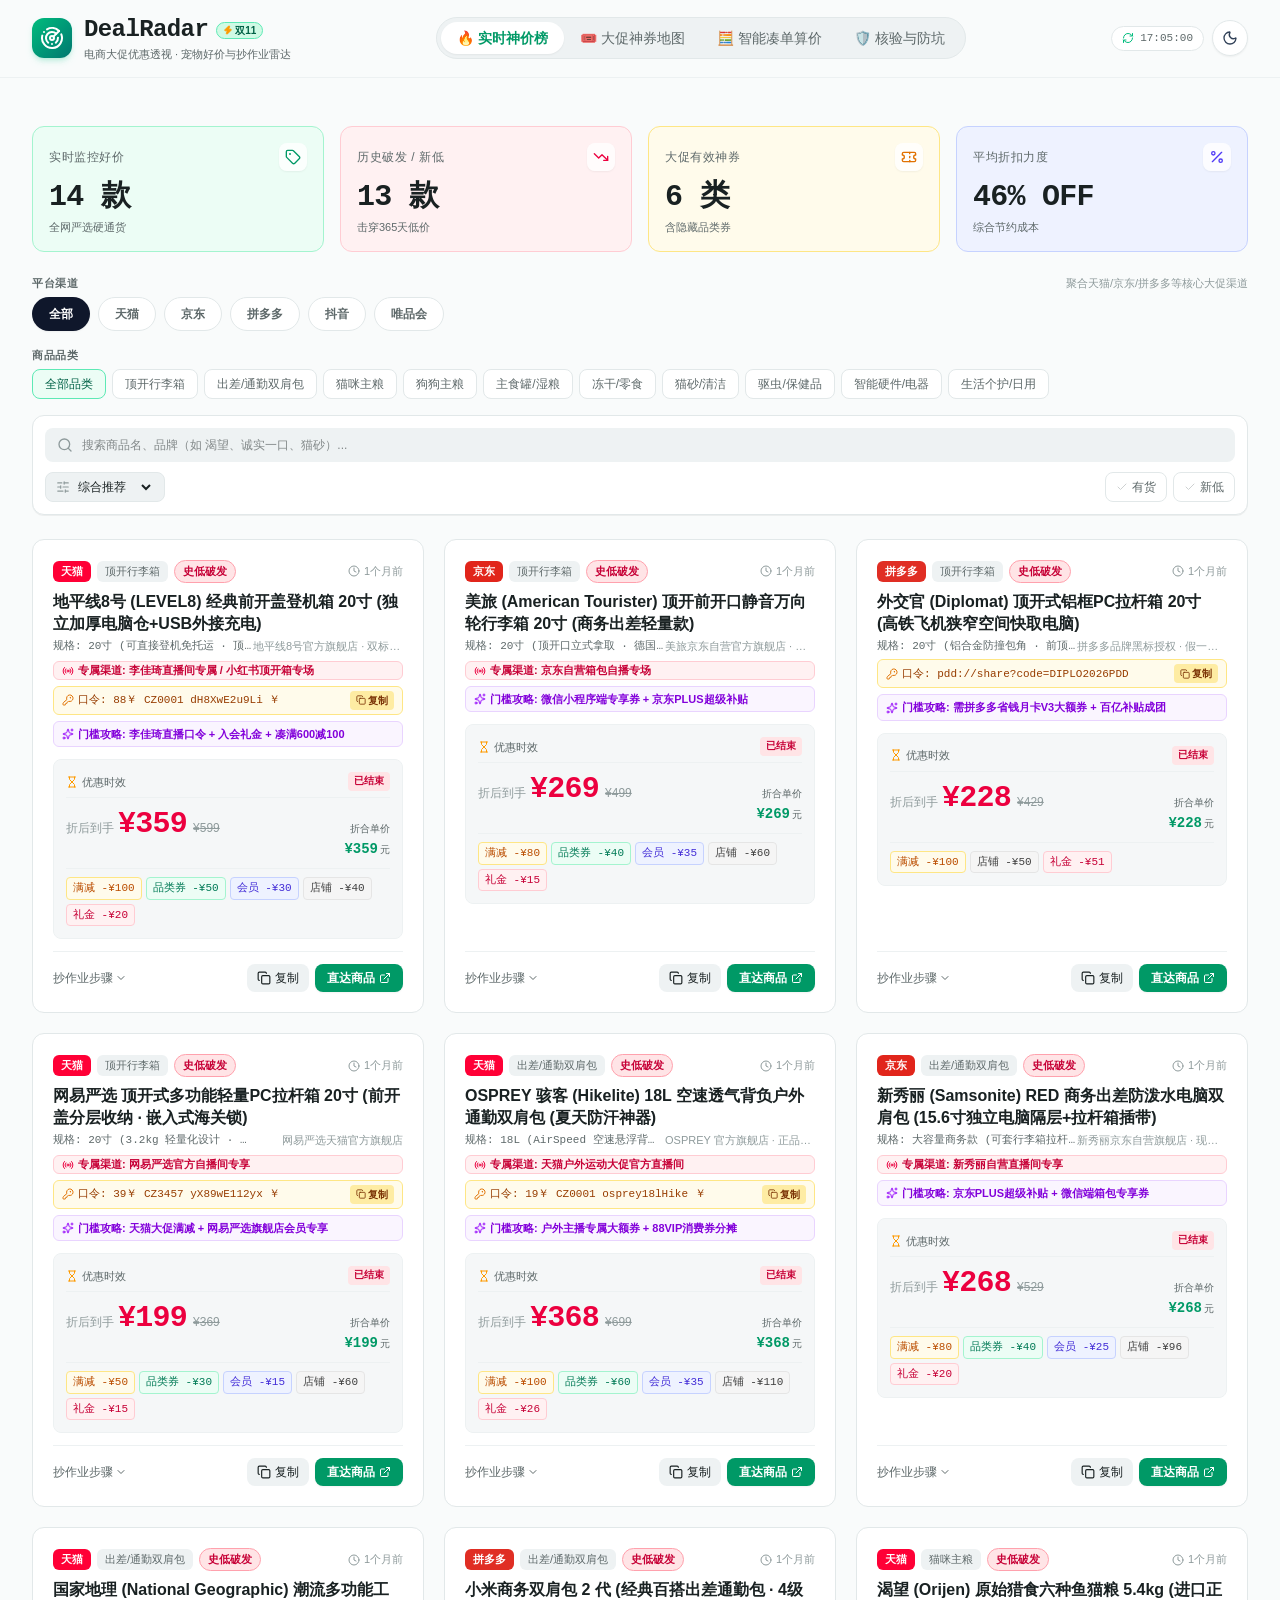
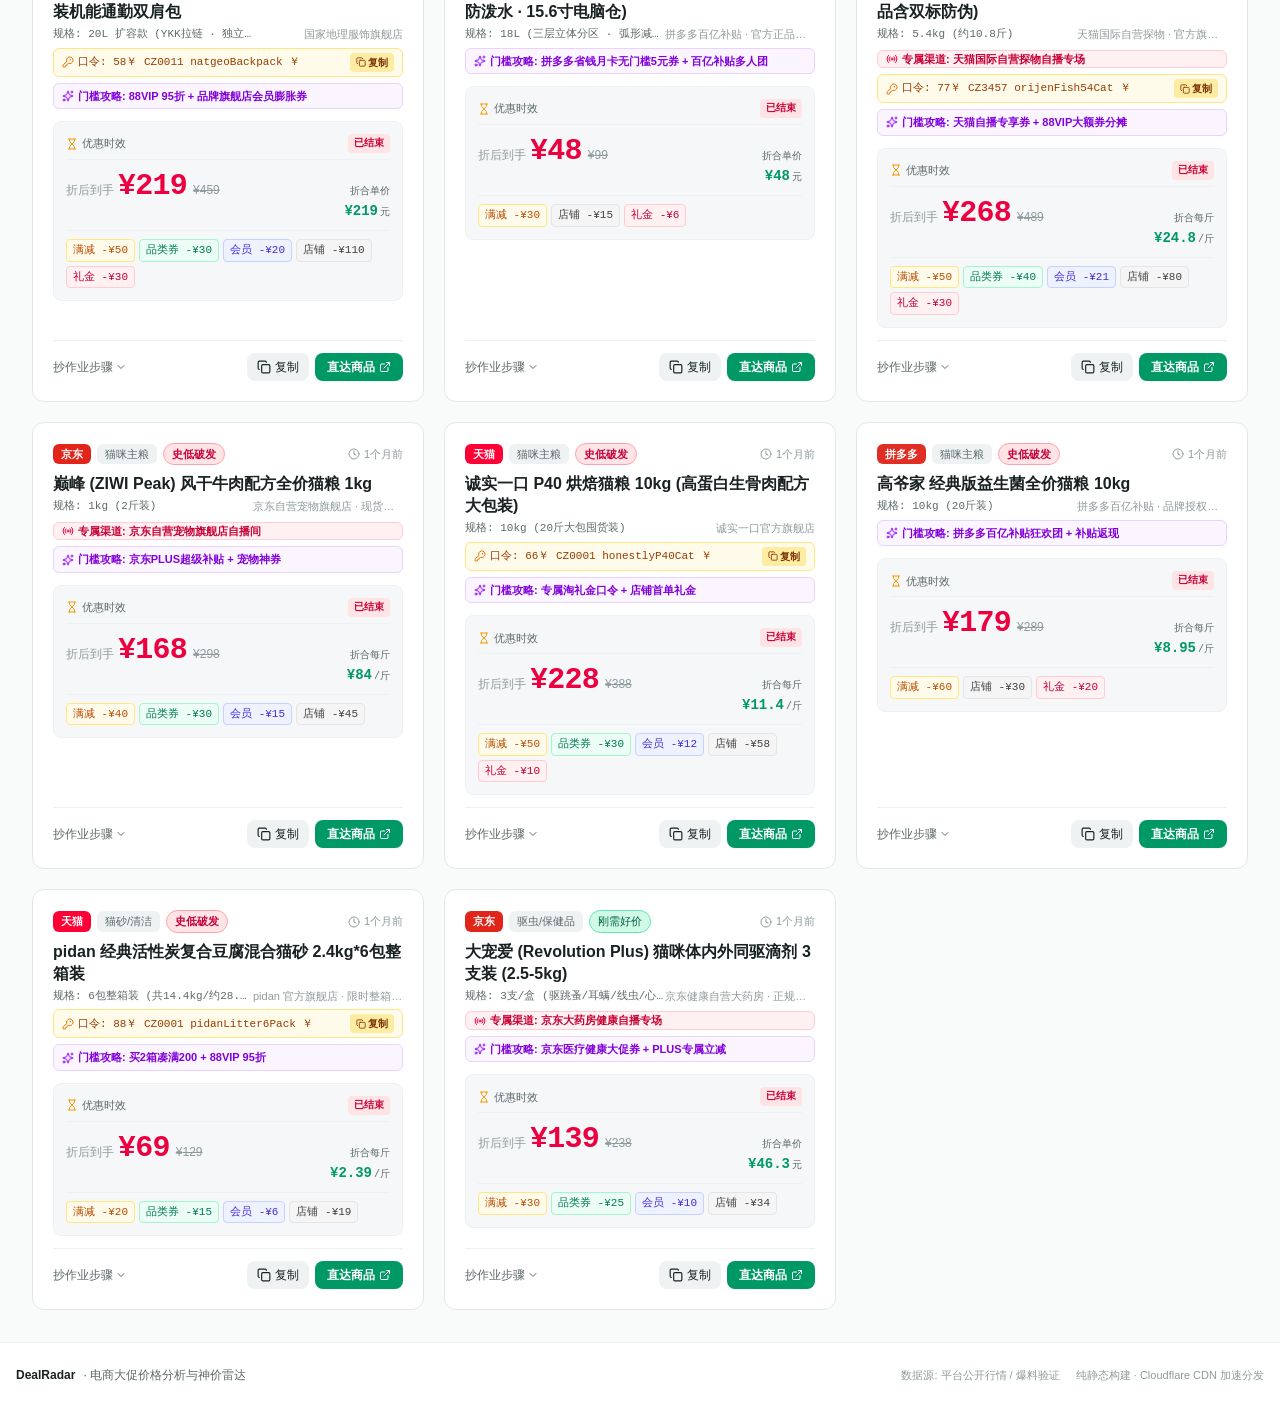
==== commit 103d35fa: "chore(pages): 发布 deal-radar 直达商品与专属淘口令自动剪贴板功能产物" ====
--- a/pages/deal-radar/index.html
+++ b/pages/deal-radar/index.html
@@ -12,8 +12,8 @@
     <title>DealRadar | 电商大促价格分析与神价雷达</title>
     <meta name="description" content="双十一电商促销规则叠加透视、大额优惠券与隐藏入口直达、宠物好价实时抄作业雷达。" />
     <link rel="icon" type="image/svg+xml" href="data:image/svg+xml,<svg xmlns='http://www.w3.org/2000/svg' viewBox='0 0 24 24' fill='none' stroke='%23059669' stroke-width='2' stroke-linecap='round' stroke-linejoin='round'><circle cx='12' cy='12' r='10'/><path d='m4.93 4.93 4.24 4.24'/><path d='m14.83 9.17 4.24-4.24'/><path d='m14.83 14.83 4.24 4.24'/><path d='m9.17 14.83-4.24 4.24'/><circle cx='12' cy='12' r='4'/></svg>" />
-    <script type="module" crossorigin src="./assets/index-CCuybfzf.js"></script>
-    <link rel="stylesheet" crossorigin href="./assets/index-CDQCvZKv.css">
+    <script type="module" crossorigin src="./assets/index-DeXzgXSR.js"></script>
+    <link rel="stylesheet" crossorigin href="./assets/index-CPe00aYv.css">
   </head>
   <body class="min-h-screen">
     <div id="root"></div>
--- a/pages/deal-radar/assets/index-CPe00aYv.css
+++ b/pages/deal-radar/assets/index-CPe00aYv.css
@@ -0,0 +1,2 @@
+/*! tailwindcss v4.3.3 | MIT License | https://tailwindcss.com */
+@layer properties{@supports (((-webkit-hyphens:none)) and (not (margin-trim:inline))) or ((-moz-orient:inline) and (not (color:rgb(from red r g b)))){*,:before,:after,::backdrop{--tw-translate-x:0;--tw-translate-y:0;--tw-translate-z:0;--tw-scale-x:1;--tw-scale-y:1;--tw-scale-z:1;--tw-space-y-reverse:0;--tw-border-style:solid;--tw-gradient-position:initial;--tw-gradient-from:#0000;--tw-gradient-via:#0000;--tw-gradient-to:#0000;--tw-gradient-stops:initial;--tw-gradient-via-stops:initial;--tw-gradient-from-position:0%;--tw-gradient-via-position:50%;--tw-gradient-to-position:100%;--tw-leading:initial;--tw-font-weight:initial;--tw-tracking:initial;--tw-shadow:0 0 #0000;--tw-shadow-color:initial;--tw-shadow-alpha:100%;--tw-inset-shadow:0 0 #0000;--tw-inset-shadow-color:initial;--tw-inset-shadow-alpha:100%;--tw-ring-color:initial;--tw-ring-shadow:0 0 #0000;--tw-inset-ring-color:initial;--tw-inset-ring-shadow:0 0 #0000;--tw-ring-inset:initial;--tw-ring-offset-width:0px;--tw-ring-offset-color:#fff;--tw-ring-offset-shadow:0 0 #0000;--tw-backdrop-blur:initial;--tw-backdrop-brightness:initial;--tw-backdrop-contrast:initial;--tw-backdrop-grayscale:initial;--tw-backdrop-hue-rotate:initial;--tw-backdrop-invert:initial;--tw-backdrop-opacity:initial;--tw-backdrop-saturate:initial;--tw-backdrop-sepia:initial;--tw-duration:initial}}}@layer theme{:root,:host{--font-sans:-apple-system, BlinkMacSystemFont, "Segoe UI", Roboto, "Helvetica Neue", "Noto Sans", Arial, sans-serif, "Apple Color Emoji", "Segoe UI Emoji", "Segoe UI Symbol", "Noto Color Emoji";--font-mono:ui-monospace, SFMono-Regular, Menlo, Monaco, Consolas, "Liberation Mono", "Courier New", monospace;--color-amber-50:oklch(98.7% .022 95.277);--color-amber-100:oklch(96.2% .059 95.617);--color-amber-200:oklch(92.4% .12 95.746);--color-amber-300:oklch(87.9% .169 91.605);--color-amber-400:oklch(82.8% .189 84.429);--color-amber-500:oklch(76.9% .188 70.08);--color-amber-600:oklch(66.6% .179 58.318);--color-amber-700:oklch(55.5% .163 48.998);--color-amber-800:oklch(47.3% .137 46.201);--color-amber-900:oklch(41.4% .112 45.904);--color-amber-950:oklch(27.9% .077 45.635);--color-emerald-50:oklch(97.9% .021 166.113);--color-emerald-100:oklch(95% .052 163.051);--color-emerald-200:oklch(90.5% .093 164.15);--color-emerald-300:oklch(84.5% .143 164.978);--color-emerald-400:oklch(76.5% .177 163.223);--color-emerald-500:oklch(69.6% .17 162.48);--color-emerald-600:oklch(59.6% .145 163.225);--color-emerald-700:oklch(50.8% .118 165.612);--color-emerald-800:oklch(43.2% .095 166.913);--color-emerald-900:oklch(37.8% .077 168.94);--color-emerald-950:oklch(26.2% .051 172.552);--color-teal-500:oklch(70.4% .14 182.503);--color-teal-700:oklch(51.1% .096 186.391);--color-indigo-50:oklch(96.2% .018 272.314);--color-indigo-100:oklch(93% .034 272.788);--color-indigo-200:oklch(87% .065 274.039);--color-indigo-300:oklch(78.5% .115 274.713);--color-indigo-400:oklch(67.3% .182 276.935);--color-indigo-500:oklch(58.5% .233 277.117);--color-indigo-600:oklch(51.1% .262 276.966);--color-indigo-700:oklch(45.7% .24 277.023);--color-indigo-800:oklch(39.8% .195 277.366);--color-indigo-900:oklch(35.9% .144 278.697);--color-indigo-950:oklch(25.7% .09 281.288);--color-purple-50:oklch(97.7% .014 308.299);--color-purple-200:oklch(90.2% .063 306.703);--color-purple-300:oklch(82.7% .119 306.383);--color-purple-400:oklch(71.4% .203 305.504);--color-purple-600:oklch(55.8% .288 302.321);--color-purple-700:oklch(49.6% .265 301.924);--color-purple-800:oklch(43.8% .218 303.724);--color-purple-950:oklch(29.1% .149 302.717);--color-rose-50:oklch(96.9% .015 12.422);--color-rose-100:oklch(94.1% .03 12.58);--color-rose-200:oklch(89.2% .058 10.001);--color-rose-300:oklch(81% .117 11.638);--color-rose-400:oklch(71.2% .194 13.428);--color-rose-500:oklch(64.5% .246 16.439);--color-rose-600:oklch(58.6% .253 17.585);--color-rose-700:oklch(51.4% .222 16.935);--color-rose-800:oklch(45.5% .188 13.697);--color-rose-900:oklch(41% .159 10.272);--color-rose-950:oklch(27.1% .105 12.094);--color-slate-700:oklch(37.2% .044 257.287);--color-slate-900:oklch(20.8% .042 265.755);--color-neutral-100:oklch(97% 0 none);--color-neutral-200:oklch(92.2% 0 none);--color-neutral-300:oklch(87% 0 none);--color-neutral-400:oklch(70.8% 0 none);--color-neutral-500:oklch(55.6% 0 none);--color-neutral-600:oklch(43.9% 0 none);--color-neutral-700:oklch(37.1% 0 none);--color-neutral-800:oklch(26.9% 0 none);--color-neutral-900:oklch(20.5% 0 none);--color-black:#000;--color-white:#fff;--spacing:.25rem;--text-xs:.75rem;--text-xs--line-height:calc(1 / .75);--text-sm:.875rem;--text-sm--line-height:calc(1.25 / .875);--text-base:1rem;--text-base--line-height:calc(1.5 / 1);--text-lg:1.125rem;--text-lg--line-height:calc(1.75 / 1.125);--text-xl:1.25rem;--text-xl--line-height:calc(1.75 / 1.25);--text-2xl:1.5rem;--text-2xl--line-height:calc(2 / 1.5);--text-3xl:1.875rem;--text-3xl--line-height:calc(2.25 / 1.875);--font-weight-normal:400;--font-weight-medium:500;--font-weight-semibold:600;--font-weight-bold:700;--font-weight-extrabold:800;--font-weight-black:900;--tracking-tight:-.025em;--tracking-wider:.05em;--leading-snug:1.375;--leading-relaxed:1.625;--radius-md:.375rem;--radius-lg:.5rem;--radius-xl:.75rem;--radius-2xl:1rem;--animate-pulse:pulse 2s cubic-bezier(.4, 0, .6, 1) infinite;--animate-bounce:bounce 1s infinite;--blur-sm:8px;--blur-xl:24px;--default-transition-duration:.15s;--default-transition-timing-function:cubic-bezier(.4, 0, .2, 1);--default-font-family:var(--font-sans);--default-mono-font-family:var(--font-mono)}}@layer base{*,:after,:before,::backdrop{box-sizing:border-box;border:0 solid;margin:0;padding:0}::file-selector-button{box-sizing:border-box;border:0 solid;margin:0;padding:0}html,:host{-webkit-text-size-adjust:100%;tab-size:4;line-height:1.5;font-family:var(--default-font-family,-apple-system, BlinkMacSystemFont, "Segoe UI", Roboto, "Helvetica Neue", "Noto Sans", Arial, sans-serif, "Apple Color Emoji", "Segoe UI Emoji", "Segoe UI Symbol", "Noto Color Emoji");font-feature-settings:var(--default-font-feature-settings,normal);font-variation-settings:var(--default-font-variation-settings,normal);-webkit-tap-highlight-color:transparent}hr{height:0;color:inherit;border-top-width:1px}abbr:where([title]){-webkit-text-decoration:underline dotted;text-decoration:underline dotted}h1,h2,h3,h4,h5,h6{font-size:inherit;font-weight:inherit}a{color:inherit;-webkit-text-decoration:inherit;-webkit-text-decoration:inherit;-webkit-text-decoration:inherit;-webkit-text-decoration:inherit;text-decoration:inherit}b,strong{font-weight:bolder}code,kbd,samp,pre{font-family:var(--default-mono-font-family,ui-monospace, SFMono-Regular, Menlo, Monaco, Consolas, "Liberation Mono", "Courier New", monospace);font-feature-settings:var(--default-mono-font-feature-settings,normal);font-variation-settings:var(--default-mono-font-variation-settings,normal);font-size:1em}small{font-size:80%}sub,sup{vertical-align:baseline;font-size:75%;line-height:0;position:relative}sub{bottom:-.25em}sup{top:-.5em}table{text-indent:0;border-color:inherit;border-collapse:collapse}:-moz-focusring:where(:not(iframe)){outline:auto}progress{vertical-align:baseline}summary{display:list-item}ol,ul,menu{list-style:none}img,svg,video,canvas,audio,iframe,embed,object{vertical-align:middle;display:block}img,video{max-width:100%;height:auto}button,input,select,optgroup,textarea{font:inherit;font-feature-settings:inherit;font-variation-settings:inherit;letter-spacing:inherit;color:inherit;opacity:1;background-color:#0000;border-radius:0}::file-selector-button{font:inherit;font-feature-settings:inherit;font-variation-settings:inherit;letter-spacing:inherit;color:inherit;opacity:1;background-color:#0000;border-radius:0}:where(select:is([multiple],[size])) optgroup{font-weight:bolder}:where(select:is([multiple],[size])) optgroup option{padding-inline-start:20px}::file-selector-button{margin-inline-end:4px}::placeholder{opacity:1}@supports (not ((-webkit-appearance:-apple-pay-button))) or (contain-intrinsic-size:1px){::placeholder{color:currentColor}@supports (color:color-mix(in lab, red, red)){::placeholder{color:color-mix(in oklab, currentcolor 50%, transparent)}}}textarea{resize:vertical}::-webkit-search-decoration{-webkit-appearance:none}::-webkit-date-and-time-value{min-height:1lh;text-align:inherit}::-webkit-datetime-edit{display:inline-flex}::-webkit-datetime-edit-fields-wrapper{padding:0}::-webkit-datetime-edit{padding-block:0}::-webkit-datetime-edit-year-field{padding-block:0}::-webkit-datetime-edit-month-field{padding-block:0}::-webkit-datetime-edit-day-field{padding-block:0}::-webkit-datetime-edit-hour-field{padding-block:0}::-webkit-datetime-edit-minute-field{padding-block:0}::-webkit-datetime-edit-second-field{padding-block:0}::-webkit-datetime-edit-millisecond-field{padding-block:0}::-webkit-datetime-edit-meridiem-field{padding-block:0}::-webkit-calendar-picker-indicator{line-height:1}:-moz-ui-invalid{box-shadow:none}button,input:where([type=button],[type=reset],[type=submit]){appearance:button}::file-selector-button{appearance:button}::-webkit-inner-spin-button{height:auto}::-webkit-outer-spin-button{height:auto}[hidden]:where(:not([hidden=until-found])){display:none!important}}@layer components;@layer utilities{.absolute{position:absolute}.fixed{position:fixed}.relative{position:relative}.static{position:static}.sticky{position:sticky}.top-0{top:0}.top-1\/2{top:50%}.top-2{top:calc(var(--spacing) * 2)}.right-0{right:0}.right-2{right:calc(var(--spacing) * 2)}.bottom-0{bottom:0}.left-0{left:0}.left-2{left:calc(var(--spacing) * 2)}.left-3{left:calc(var(--spacing) * 3)}.z-20{z-index:20}.z-40{z-index:40}.z-50{z-index:50}.-mx-3\.5{margin-inline:calc(var(--spacing) * -3.5)}.mx-auto{margin-inline:auto}.my-3{margin-block:calc(var(--spacing) * 3)}.mt-0\.5{margin-top:calc(var(--spacing) * .5)}.mt-1{margin-top:var(--spacing)}.mt-1\.5{margin-top:calc(var(--spacing) * 1.5)}.mt-2{margin-top:calc(var(--spacing) * 2)}.mt-2\.5{margin-top:calc(var(--spacing) * 2.5)}.mt-3{margin-top:calc(var(--spacing) * 3)}.mt-3\.5{margin-top:calc(var(--spacing) * 3.5)}.mt-6{margin-top:calc(var(--spacing) * 6)}.mt-auto{margin-top:auto}.mb-1{margin-bottom:var(--spacing)}.mb-1\.5{margin-bottom:calc(var(--spacing) * 1.5)}.mb-2{margin-bottom:calc(var(--spacing) * 2)}.mb-2\.5{margin-bottom:calc(var(--spacing) * 2.5)}.ml-0\.5{margin-left:calc(var(--spacing) * .5)}.ml-1{margin-left:var(--spacing)}.line-clamp-1{-webkit-line-clamp:1;-webkit-box-orient:vertical;display:-webkit-box;overflow:hidden}.line-clamp-2{-webkit-line-clamp:2;-webkit-box-orient:vertical;display:-webkit-box;overflow:hidden}.block{display:block}.flex{display:flex}.grid{display:grid}.hidden{display:none}.inline-flex{display:inline-flex}.h-0\.5{height:calc(var(--spacing) * .5)}.h-2\.5{height:calc(var(--spacing) * 2.5)}.h-3{height:calc(var(--spacing) * 3)}.h-3\.5{height:calc(var(--spacing) * 3.5)}.h-4{height:calc(var(--spacing) * 4)}.h-4\.5{height:calc(var(--spacing) * 4.5)}.h-5{height:calc(var(--spacing) * 5)}.h-8{height:calc(var(--spacing) * 8)}.h-9{height:calc(var(--spacing) * 9)}.h-14{height:calc(var(--spacing) * 14)}.min-h-screen{min-height:100vh}.w-2\.5{width:calc(var(--spacing) * 2.5)}.w-3{width:calc(var(--spacing) * 3)}.w-3\.5{width:calc(var(--spacing) * 3.5)}.w-4{width:calc(var(--spacing) * 4)}.w-4\.5{width:calc(var(--spacing) * 4.5)}.w-5{width:calc(var(--spacing) * 5)}.w-8{width:calc(var(--spacing) * 8)}.w-9{width:calc(var(--spacing) * 9)}.w-full{width:100%}.max-w-\[130px\]{max-width:130px}.max-w-\[200px\]{max-width:200px}.max-w-\[220px\]{max-width:220px}.max-w-\[1440px\]{max-width:1440px}.min-w-0{min-width:0}.flex-1{flex:1}.shrink-0{flex-shrink:0}.-translate-y-1\/2{--tw-translate-y:calc(calc(1 / 2 * 100%) * -1);translate:var(--tw-translate-x) var(--tw-translate-y)}.scale-100{--tw-scale-x:100%;--tw-scale-y:100%;--tw-scale-z:100%;scale:var(--tw-scale-x) var(--tw-scale-y)}.scale-110{--tw-scale-x:110%;--tw-scale-y:110%;--tw-scale-z:110%;scale:var(--tw-scale-x) var(--tw-scale-y)}.animate-\[spin_6s_linear_infinite\]{animation:6s linear infinite spin}.animate-bounce{animation:var(--animate-bounce)}.animate-pulse{animation:var(--animate-pulse)}.cursor-pointer{cursor:pointer}.scrollbar-none{scrollbar-width:none}.grid-cols-1{grid-template-columns:repeat(1,minmax(0,1fr))}.grid-cols-2{grid-template-columns:repeat(2,minmax(0,1fr))}.grid-cols-4{grid-template-columns:repeat(4,minmax(0,1fr))}.flex-col{flex-direction:column}.flex-wrap{flex-wrap:wrap}.items-baseline{align-items:baseline}.items-center{align-items:center}.items-start{align-items:flex-start}.justify-between{justify-content:space-between}.justify-center{justify-content:center}.gap-0\.5{gap:calc(var(--spacing) * .5)}.gap-1{gap:var(--spacing)}.gap-1\.5{gap:calc(var(--spacing) * 1.5)}.gap-2{gap:calc(var(--spacing) * 2)}.gap-2\.5{gap:calc(var(--spacing) * 2.5)}.gap-3{gap:calc(var(--spacing) * 3)}.gap-3\.5{gap:calc(var(--spacing) * 3.5)}.gap-4{gap:calc(var(--spacing) * 4)}:where(.space-y-1>:not(:last-child)){--tw-space-y-reverse:0;margin-block-start:calc(var(--spacing) * var(--tw-space-y-reverse));margin-block-end:calc(var(--spacing) * calc(1 - var(--tw-space-y-reverse)))}:where(.space-y-1\.5>:not(:last-child)){--tw-space-y-reverse:0;margin-block-start:calc(calc(var(--spacing) * 1.5) * var(--tw-space-y-reverse));margin-block-end:calc(calc(var(--spacing) * 1.5) * calc(1 - var(--tw-space-y-reverse)))}:where(.space-y-2>:not(:last-child)){--tw-space-y-reverse:0;margin-block-start:calc(calc(var(--spacing) * 2) * var(--tw-space-y-reverse));margin-block-end:calc(calc(var(--spacing) * 2) * calc(1 - var(--tw-space-y-reverse)))}:where(.space-y-2\.5>:not(:last-child)){--tw-space-y-reverse:0;margin-block-start:calc(calc(var(--spacing) * 2.5) * var(--tw-space-y-reverse));margin-block-end:calc(calc(var(--spacing) * 2.5) * calc(1 - var(--tw-space-y-reverse)))}:where(.space-y-3>:not(:last-child)){--tw-space-y-reverse:0;margin-block-start:calc(calc(var(--spacing) * 3) * var(--tw-space-y-reverse));margin-block-end:calc(calc(var(--spacing) * 3) * calc(1 - var(--tw-space-y-reverse)))}:where(.space-y-3\.5>:not(:last-child)){--tw-space-y-reverse:0;margin-block-start:calc(calc(var(--spacing) * 3.5) * var(--tw-space-y-reverse));margin-block-end:calc(calc(var(--spacing) * 3.5) * calc(1 - var(--tw-space-y-reverse)))}:where(.space-y-4>:not(:last-child)){--tw-space-y-reverse:0;margin-block-start:calc(calc(var(--spacing) * 4) * var(--tw-space-y-reverse));margin-block-end:calc(calc(var(--spacing) * 4) * calc(1 - var(--tw-space-y-reverse)))}:where(.space-y-6>:not(:last-child)){--tw-space-y-reverse:0;margin-block-start:calc(calc(var(--spacing) * 6) * var(--tw-space-y-reverse));margin-block-end:calc(calc(var(--spacing) * 6) * calc(1 - var(--tw-space-y-reverse)))}.truncate{text-overflow:ellipsis;white-space:nowrap;overflow:hidden}.overflow-hidden{overflow:hidden}.overflow-x-auto{overflow-x:auto}.rounded{border-radius:.25rem}.rounded-2xl{border-radius:var(--radius-2xl)}.rounded-full{border-radius:2147483647px}.rounded-lg{border-radius:var(--radius-lg)}.rounded-md{border-radius:var(--radius-md)}.rounded-xl{border-radius:var(--radius-xl)}.border{border-style:var(--tw-border-style);border-width:1px}.border-t{border-top-style:var(--tw-border-style);border-top-width:1px}.border-b{border-bottom-style:var(--tw-border-style);border-bottom-width:1px}.border-none{--tw-border-style:none;border-style:none}.border-\[var\(--color-border\)\]{border-color:var(--color-border)}.border-\[var\(--color-border-soft\)\]{border-color:var(--color-border-soft)}.border-amber-200{border-color:var(--color-amber-200)}.border-amber-300{border-color:var(--color-amber-300)}.border-emerald-200{border-color:var(--color-emerald-200)}.border-emerald-200\/60{border-color:#a4f4cf99}@supports (color:color-mix(in lab, red, red)){.border-emerald-200\/60{border-color:color-mix(in oklab, var(--color-emerald-200) 60%, transparent)}}.border-emerald-300{border-color:var(--color-emerald-300)}.border-emerald-500\/20{border-color:#00bb7f33}@supports (color:color-mix(in lab, red, red)){.border-emerald-500\/20{border-color:color-mix(in oklab, var(--color-emerald-500) 20%, transparent)}}.border-emerald-500\/50{border-color:#00bb7f80}@supports (color:color-mix(in lab, red, red)){.border-emerald-500\/50{border-color:color-mix(in oklab, var(--color-emerald-500) 50%, transparent)}}.border-emerald-600{border-color:var(--color-emerald-600)}.border-indigo-200{border-color:var(--color-indigo-200)}.border-neutral-200{border-color:var(--color-neutral-200)}.border-purple-200{border-color:var(--color-purple-200)}.border-rose-200{border-color:var(--color-rose-200)}.border-rose-300{border-color:var(--color-rose-300)}.border-rose-600{border-color:var(--color-rose-600)}.border-transparent{border-color:#0000}.bg-\[var\(--color-page\)\],.bg-\[var\(--color-page\)\]\/95{background-color:var(--color-page)}@supports (color:color-mix(in lab, red, red)){.bg-\[var\(--color-page\)\]\/95{background-color:color-mix(in oklab, var(--color-page) 95%, transparent)}}.bg-\[var\(--color-surface\)\],.bg-\[var\(--color-surface\)\]\/95{background-color:var(--color-surface)}@supports (color:color-mix(in lab, red, red)){.bg-\[var\(--color-surface\)\]\/95{background-color:color-mix(in oklab, var(--color-surface) 95%, transparent)}}.bg-\[var\(--color-surface-muted\)\],.bg-\[var\(--color-surface-muted\)\]\/40{background-color:var(--color-surface-muted)}@supports (color:color-mix(in lab, red, red)){.bg-\[var\(--color-surface-muted\)\]\/40{background-color:color-mix(in oklab, var(--color-surface-muted) 40%, transparent)}}.bg-\[var\(--color-surface-muted\)\]\/50{background-color:var(--color-surface-muted)}@supports (color:color-mix(in lab, red, red)){.bg-\[var\(--color-surface-muted\)\]\/50{background-color:color-mix(in oklab, var(--color-surface-muted) 50%, transparent)}}.bg-\[var\(--color-surface-muted\)\]\/60{background-color:var(--color-surface-muted)}@supports (color:color-mix(in lab, red, red)){.bg-\[var\(--color-surface-muted\)\]\/60{background-color:color-mix(in oklab, var(--color-surface-muted) 60%, transparent)}}.bg-amber-50{background-color:var(--color-amber-50)}.bg-amber-100{background-color:var(--color-amber-100)}.bg-amber-200\/70{background-color:#fee685b3}@supports (color:color-mix(in lab, red, red)){.bg-amber-200\/70{background-color:color-mix(in oklab, var(--color-amber-200) 70%, transparent)}}.bg-emerald-50{background-color:var(--color-emerald-50)}.bg-emerald-50\/50{background-color:#ecfdf580}@supports (color:color-mix(in lab, red, red)){.bg-emerald-50\/50{background-color:color-mix(in oklab, var(--color-emerald-50) 50%, transparent)}}.bg-emerald-100{background-color:var(--color-emerald-100)}.bg-emerald-200\/80{background-color:#a4f4cfcc}@supports (color:color-mix(in lab, red, red)){.bg-emerald-200\/80{background-color:color-mix(in oklab, var(--color-emerald-200) 80%, transparent)}}.bg-emerald-500{background-color:var(--color-emerald-500)}.bg-emerald-600{background-color:var(--color-emerald-600)}.bg-indigo-50{background-color:var(--color-indigo-50)}.bg-indigo-50\/60{background-color:#eef2ff99}@supports (color:color-mix(in lab, red, red)){.bg-indigo-50\/60{background-color:color-mix(in oklab, var(--color-indigo-50) 60%, transparent)}}.bg-indigo-100{background-color:var(--color-indigo-100)}.bg-neutral-100{background-color:var(--color-neutral-100)}.bg-neutral-200{background-color:var(--color-neutral-200)}.bg-neutral-900\/95{background-color:#171717f2}@supports (color:color-mix(in lab, red, red)){.bg-neutral-900\/95{background-color:color-mix(in oklab, var(--color-neutral-900) 95%, transparent)}}.bg-purple-50{background-color:var(--color-purple-50)}.bg-rose-50{background-color:var(--color-rose-50)}.bg-rose-100{background-color:var(--color-rose-100)}.bg-rose-600{background-color:var(--color-rose-600)}.bg-slate-900{background-color:var(--color-slate-900)}.bg-transparent{background-color:#0000}.bg-white{background-color:var(--color-white)}.bg-white\/80{background-color:#fffc}@supports (color:color-mix(in lab, red, red)){.bg-white\/80{background-color:color-mix(in oklab, var(--color-white) 80%, transparent)}}.bg-gradient-to-br{--tw-gradient-position:to bottom right in oklab;background-image:linear-gradient(var(--tw-gradient-stops))}.bg-gradient-to-r{--tw-gradient-position:to right in oklab;background-image:linear-gradient(var(--tw-gradient-stops))}.from-emerald-500{--tw-gradient-from:var(--color-emerald-500);--tw-gradient-stops:var(--tw-gradient-via-stops,var(--tw-gradient-position), var(--tw-gradient-from) var(--tw-gradient-from-position), var(--tw-gradient-to) var(--tw-gradient-to-position))}.from-emerald-500\/10{--tw-gradient-from:#00bb7f1a}@supports (color:color-mix(in lab, red, red)){.from-emerald-500\/10{--tw-gradient-from:color-mix(in oklab, var(--color-emerald-500) 10%, transparent)}}.from-emerald-500\/10{--tw-gradient-stops:var(--tw-gradient-via-stops,var(--tw-gradient-position), var(--tw-gradient-from) var(--tw-gradient-from-position), var(--tw-gradient-to) var(--tw-gradient-to-position))}.via-teal-500\/10{--tw-gradient-via:#00baa71a}@supports (color:color-mix(in lab, red, red)){.via-teal-500\/10{--tw-gradient-via:color-mix(in oklab, var(--color-teal-500) 10%, transparent)}}.via-teal-500\/10{--tw-gradient-via-stops:var(--tw-gradient-position), var(--tw-gradient-from) var(--tw-gradient-from-position), var(--tw-gradient-via) var(--tw-gradient-via-position), var(--tw-gradient-to) var(--tw-gradient-to-position);--tw-gradient-stops:var(--tw-gradient-via-stops)}.to-indigo-500\/10{--tw-gradient-to:#625fff1a}@supports (color:color-mix(in lab, red, red)){.to-indigo-500\/10{--tw-gradient-to:color-mix(in oklab, var(--color-indigo-500) 10%, transparent)}}.to-indigo-500\/10{--tw-gradient-stops:var(--tw-gradient-via-stops,var(--tw-gradient-position), var(--tw-gradient-from) var(--tw-gradient-from-position), var(--tw-gradient-to) var(--tw-gradient-to-position))}.to-teal-700{--tw-gradient-to:var(--color-teal-700);--tw-gradient-stops:var(--tw-gradient-via-stops,var(--tw-gradient-position), var(--tw-gradient-from) var(--tw-gradient-from-position), var(--tw-gradient-to) var(--tw-gradient-to-position))}.fill-amber-500{fill:var(--color-amber-500)}.p-1{padding:var(--spacing)}.p-1\.5{padding:calc(var(--spacing) * 1.5)}.p-2{padding:calc(var(--spacing) * 2)}.p-2\.5{padding:calc(var(--spacing) * 2.5)}.p-3{padding:calc(var(--spacing) * 3)}.p-3\.5{padding:calc(var(--spacing) * 3.5)}.p-4{padding:calc(var(--spacing) * 4)}.p-5{padding:calc(var(--spacing) * 5)}.px-1{padding-inline:var(--spacing)}.px-1\.5{padding-inline:calc(var(--spacing) * 1.5)}.px-2{padding-inline:calc(var(--spacing) * 2)}.px-2\.5{padding-inline:calc(var(--spacing) * 2.5)}.px-3{padding-inline:calc(var(--spacing) * 3)}.px-3\.5{padding-inline:calc(var(--spacing) * 3.5)}.px-4{padding-inline:calc(var(--spacing) * 4)}.py-0\.5{padding-block:calc(var(--spacing) * .5)}.py-1{padding-block:var(--spacing)}.py-1\.5{padding-block:calc(var(--spacing) * 1.5)}.py-2{padding-block:calc(var(--spacing) * 2)}.py-2\.5{padding-block:calc(var(--spacing) * 2.5)}.py-3{padding-block:calc(var(--spacing) * 3)}.py-6{padding-block:calc(var(--spacing) * 6)}.py-12{padding-block:calc(var(--spacing) * 12)}.pt-1\.5{padding-top:calc(var(--spacing) * 1.5)}.pt-2\.5{padding-top:calc(var(--spacing) * 2.5)}.pt-3{padding-top:calc(var(--spacing) * 3)}.pr-4{padding-right:calc(var(--spacing) * 4)}.pb-0\.5{padding-bottom:calc(var(--spacing) * .5)}.pb-1{padding-bottom:var(--spacing)}.pb-1\.5{padding-bottom:calc(var(--spacing) * 1.5)}.pb-20{padding-bottom:calc(var(--spacing) * 20)}.pb-24{padding-bottom:calc(var(--spacing) * 24)}.pb-\[env\(safe-area-inset-bottom\)\]{padding-bottom:env(safe-area-inset-bottom)}.pl-9{padding-left:calc(var(--spacing) * 9)}.text-center{text-align:center}.text-right{text-align:right}.font-mono{font-family:var(--font-mono)}.text-2xl{font-size:var(--text-2xl);line-height:var(--tw-leading,var(--text-2xl--line-height))}.text-base{font-size:var(--text-base);line-height:var(--tw-leading,var(--text-base--line-height))}.text-lg{font-size:var(--text-lg);line-height:var(--tw-leading,var(--text-lg--line-height))}.text-sm{font-size:var(--text-sm);line-height:var(--tw-leading,var(--text-sm--line-height))}.text-xl{font-size:var(--text-xl);line-height:var(--tw-leading,var(--text-xl--line-height))}.text-xs{font-size:var(--text-xs);line-height:var(--tw-leading,var(--text-xs--line-height))}.text-\[9px\]{font-size:9px}.text-\[10px\]{font-size:10px}.text-\[11px\]{font-size:11px}.leading-none{--tw-leading:1;line-height:1}.leading-relaxed{--tw-leading:var(--leading-relaxed);line-height:var(--leading-relaxed)}.leading-snug{--tw-leading:var(--leading-snug);line-height:var(--leading-snug)}.font-black{--tw-font-weight:var(--font-weight-black);font-weight:var(--font-weight-black)}.font-bold{--tw-font-weight:var(--font-weight-bold);font-weight:var(--font-weight-bold)}.font-extrabold{--tw-font-weight:var(--font-weight-extrabold);font-weight:var(--font-weight-extrabold)}.font-medium{--tw-font-weight:var(--font-weight-medium);font-weight:var(--font-weight-medium)}.font-normal{--tw-font-weight:var(--font-weight-normal);font-weight:var(--font-weight-normal)}.font-semibold{--tw-font-weight:var(--font-weight-semibold);font-weight:var(--font-weight-semibold)}.tracking-tight{--tw-tracking:var(--tracking-tight);letter-spacing:var(--tracking-tight)}.tracking-wider{--tw-tracking:var(--tracking-wider);letter-spacing:var(--tracking-wider)}.whitespace-nowrap{white-space:nowrap}.text-\[var\(--color-text-muted\)\]{color:var(--color-text-muted)}.text-\[var\(--color-text-primary\)\]{color:var(--color-text-primary)}.text-\[var\(--color-text-soft\)\]{color:var(--color-text-soft)}.text-amber-400{color:var(--color-amber-400)}.text-amber-500{color:var(--color-amber-500)}.text-amber-600{color:var(--color-amber-600)}.text-amber-700{color:var(--color-amber-700)}.text-amber-800{color:var(--color-amber-800)}.text-amber-900{color:var(--color-amber-900)}.text-emerald-500{color:var(--color-emerald-500)}.text-emerald-600{color:var(--color-emerald-600)}.text-emerald-700{color:var(--color-emerald-700)}.text-emerald-800{color:var(--color-emerald-800)}.text-indigo-600{color:var(--color-indigo-600)}.text-indigo-700{color:var(--color-indigo-700)}.text-neutral-400{color:var(--color-neutral-400)}.text-neutral-500{color:var(--color-neutral-500)}.text-neutral-600{color:var(--color-neutral-600)}.text-neutral-700{color:var(--color-neutral-700)}.text-purple-600{color:var(--color-purple-600)}.text-purple-700{color:var(--color-purple-700)}.text-rose-500{color:var(--color-rose-500)}.text-rose-600{color:var(--color-rose-600)}.text-rose-700{color:var(--color-rose-700)}.text-slate-700{color:var(--color-slate-700)}.text-white{color:var(--color-white)}.uppercase{text-transform:uppercase}.line-through{text-decoration-line:line-through}.opacity-30{opacity:.3}.opacity-60{opacity:.6}.opacity-100{opacity:1}.shadow-2xs{--tw-shadow:0 1px var(--tw-shadow-color,#0000000d);box-shadow:var(--tw-inset-shadow), var(--tw-inset-ring-shadow), var(--tw-ring-offset-shadow), var(--tw-ring-shadow), var(--tw-shadow)}.shadow-\[0_-4px_20px_rgba\(0\,0\,0\,0\.06\)\]{--tw-shadow:0 -4px 20px var(--tw-shadow-color,#0000000f);box-shadow:var(--tw-inset-shadow), var(--tw-inset-ring-shadow), var(--tw-ring-offset-shadow), var(--tw-ring-shadow), var(--tw-shadow)}.shadow-lg{--tw-shadow:0 10px 15px -3px var(--tw-shadow-color,#0000001a), 0 4px 6px -4px var(--tw-shadow-color,#0000001a);box-shadow:var(--tw-inset-shadow), var(--tw-inset-ring-shadow), var(--tw-ring-offset-shadow), var(--tw-ring-shadow), var(--tw-shadow)}.shadow-md{--tw-shadow:0 4px 6px -1px var(--tw-shadow-color,#0000001a), 0 2px 4px -2px var(--tw-shadow-color,#0000001a);box-shadow:var(--tw-inset-shadow), var(--tw-inset-ring-shadow), var(--tw-ring-offset-shadow), var(--tw-ring-shadow), var(--tw-shadow)}.shadow-xs{--tw-shadow:0 1px 2px 0 var(--tw-shadow-color,#0000000d);box-shadow:var(--tw-inset-shadow), var(--tw-inset-ring-shadow), var(--tw-ring-offset-shadow), var(--tw-ring-shadow), var(--tw-shadow)}.shadow-emerald-500\/20{--tw-shadow-color:#00bb7f33}@supports (color:color-mix(in lab, red, red)){.shadow-emerald-500\/20{--tw-shadow-color:color-mix(in oklab, color-mix(in oklab, var(--color-emerald-500) 20%, transparent) var(--tw-shadow-alpha), transparent)}}.backdrop-blur-sm{--tw-backdrop-blur:blur(var(--blur-sm));-webkit-backdrop-filter:var(--tw-backdrop-blur,) var(--tw-backdrop-brightness,) var(--tw-backdrop-contrast,) var(--tw-backdrop-grayscale,) var(--tw-backdrop-hue-rotate,) var(--tw-backdrop-invert,) var(--tw-backdrop-opacity,) var(--tw-backdrop-saturate,) var(--tw-backdrop-sepia,);backdrop-filter:var(--tw-backdrop-blur,) var(--tw-backdrop-brightness,) var(--tw-backdrop-contrast,) var(--tw-backdrop-grayscale,) var(--tw-backdrop-hue-rotate,) var(--tw-backdrop-invert,) var(--tw-backdrop-opacity,) var(--tw-backdrop-saturate,) var(--tw-backdrop-sepia,)}.backdrop-blur-xl{--tw-backdrop-blur:blur(var(--blur-xl));-webkit-backdrop-filter:var(--tw-backdrop-blur,) var(--tw-backdrop-brightness,) var(--tw-backdrop-contrast,) var(--tw-backdrop-grayscale,) var(--tw-backdrop-hue-rotate,) var(--tw-backdrop-invert,) var(--tw-backdrop-opacity,) var(--tw-backdrop-saturate,) var(--tw-backdrop-sepia,);backdrop-filter:var(--tw-backdrop-blur,) var(--tw-backdrop-brightness,) var(--tw-backdrop-contrast,) var(--tw-backdrop-grayscale,) var(--tw-backdrop-hue-rotate,) var(--tw-backdrop-invert,) var(--tw-backdrop-opacity,) var(--tw-backdrop-saturate,) var(--tw-backdrop-sepia,)}.transition{transition-property:color,background-color,border-color,outline-color,text-decoration-color,fill,stroke,--tw-gradient-from,--tw-gradient-via,--tw-gradient-to,opacity,box-shadow,transform,translate,scale,rotate,filter,-webkit-backdrop-filter,backdrop-filter,display,content-visibility,overlay,pointer-events;transition-timing-function:var(--tw-ease,var(--default-transition-timing-function));transition-duration:var(--tw-duration,var(--default-transition-duration))}.transition-all{transition-property:all;transition-timing-function:var(--tw-ease,var(--default-transition-timing-function));transition-duration:var(--tw-duration,var(--default-transition-duration))}.transition-colors{transition-property:color,background-color,border-color,outline-color,text-decoration-color,fill,stroke,--tw-gradient-from,--tw-gradient-via,--tw-gradient-to;transition-timing-function:var(--tw-ease,var(--default-transition-timing-function));transition-duration:var(--tw-duration,var(--default-transition-duration))}.transition-transform{transition-property:transform,translate,scale,rotate;transition-timing-function:var(--tw-ease,var(--default-transition-timing-function));transition-duration:var(--tw-duration,var(--default-transition-duration))}.duration-200{--tw-duration:.2s;transition-duration:.2s}.outline-none{--tw-outline-style:none;outline-style:none}@media (hover:hover){.group-hover\:text-emerald-600:is(:where(.group):hover *){color:var(--color-emerald-600)}.hover\:-translate-y-0\.5:hover{--tw-translate-y:calc(var(--spacing) * -.5);translate:var(--tw-translate-x) var(--tw-translate-y)}.hover\:border-emerald-500\/40:hover{border-color:#00bb7f66}@supports (color:color-mix(in lab, red, red)){.hover\:border-emerald-500\/40:hover{border-color:color-mix(in oklab, var(--color-emerald-500) 40%, transparent)}}.hover\:bg-\[var\(--color-border\)\]:hover{background-color:var(--color-border)}.hover\:bg-\[var\(--color-surface-hover\)\]:hover{background-color:var(--color-surface-hover)}.hover\:bg-amber-300:hover{background-color:var(--color-amber-300)}.hover\:bg-emerald-700:hover{background-color:var(--color-emerald-700)}.hover\:text-\[var\(--color-text-primary\)\]:hover{color:var(--color-text-primary)}.hover\:text-emerald-600:hover{color:var(--color-emerald-600)}.hover\:text-white:hover{color:var(--color-white)}.hover\:shadow-md:hover{--tw-shadow:0 4px 6px -1px var(--tw-shadow-color,#0000001a), 0 2px 4px -2px var(--tw-shadow-color,#0000001a);box-shadow:var(--tw-inset-shadow), var(--tw-inset-ring-shadow), var(--tw-ring-offset-shadow), var(--tw-ring-shadow), var(--tw-shadow)}}.focus\:border-emerald-500:focus{border-color:var(--color-emerald-500)}.focus\:border-indigo-500:focus{border-color:var(--color-indigo-500)}.focus\:bg-\[var\(--color-surface\)\]:focus{background-color:var(--color-surface)}.active\:scale-95:active{--tw-scale-x:95%;--tw-scale-y:95%;--tw-scale-z:95%;scale:var(--tw-scale-x) var(--tw-scale-y)}@media (width>=40rem){.sm\:mx-0{margin-inline:0}.sm\:my-6{margin-block:calc(var(--spacing) * 6)}.sm\:mt-3{margin-top:calc(var(--spacing) * 3)}.sm\:flex{display:flex}.sm\:inline{display:inline}.sm\:h-5{height:calc(var(--spacing) * 5)}.sm\:h-6{height:calc(var(--spacing) * 6)}.sm\:h-9{height:calc(var(--spacing) * 9)}.sm\:h-10{height:calc(var(--spacing) * 10)}.sm\:w-5{width:calc(var(--spacing) * 5)}.sm\:w-6{width:calc(var(--spacing) * 6)}.sm\:w-9{width:calc(var(--spacing) * 9)}.sm\:w-10{width:calc(var(--spacing) * 10)}.sm\:max-w-\[150px\]{max-width:150px}.sm\:grid-cols-2{grid-template-columns:repeat(2,minmax(0,1fr))}.sm\:flex-row{flex-direction:row}.sm\:gap-1\.5{gap:calc(var(--spacing) * 1.5)}.sm\:gap-2{gap:calc(var(--spacing) * 2)}.sm\:gap-3{gap:calc(var(--spacing) * 3)}.sm\:gap-4{gap:calc(var(--spacing) * 4)}.sm\:gap-5{gap:calc(var(--spacing) * 5)}.sm\:gap-6{gap:calc(var(--spacing) * 6)}:where(.sm\:space-y-2>:not(:last-child)){--tw-space-y-reverse:0;margin-block-start:calc(calc(var(--spacing) * 2) * var(--tw-space-y-reverse));margin-block-end:calc(calc(var(--spacing) * 2) * calc(1 - var(--tw-space-y-reverse)))}:where(.sm\:space-y-4>:not(:last-child)){--tw-space-y-reverse:0;margin-block-start:calc(calc(var(--spacing) * 4) * var(--tw-space-y-reverse));margin-block-end:calc(calc(var(--spacing) * 4) * calc(1 - var(--tw-space-y-reverse)))}:where(.sm\:space-y-5>:not(:last-child)){--tw-space-y-reverse:0;margin-block-start:calc(calc(var(--spacing) * 5) * var(--tw-space-y-reverse));margin-block-end:calc(calc(var(--spacing) * 5) * calc(1 - var(--tw-space-y-reverse)))}:where(.sm\:space-y-6>:not(:last-child)){--tw-space-y-reverse:0;margin-block-start:calc(calc(var(--spacing) * 6) * var(--tw-space-y-reverse));margin-block-end:calc(calc(var(--spacing) * 6) * calc(1 - var(--tw-space-y-reverse)))}.sm\:p-2{padding:calc(var(--spacing) * 2)}.sm\:p-2\.5{padding:calc(var(--spacing) * 2.5)}.sm\:p-3{padding:calc(var(--spacing) * 3)}.sm\:p-4{padding:calc(var(--spacing) * 4)}.sm\:p-5{padding:calc(var(--spacing) * 5)}.sm\:px-0{padding-inline:0}.sm\:px-1\.5{padding-inline:calc(var(--spacing) * 1.5)}.sm\:px-2{padding-inline:calc(var(--spacing) * 2)}.sm\:px-4{padding-inline:calc(var(--spacing) * 4)}.sm\:px-8{padding-inline:calc(var(--spacing) * 8)}.sm\:py-0\.5{padding-block:calc(var(--spacing) * .5)}.sm\:py-2{padding-block:calc(var(--spacing) * 2)}.sm\:py-3\.5{padding-block:calc(var(--spacing) * 3.5)}.sm\:py-6{padding-block:calc(var(--spacing) * 6)}.sm\:py-16{padding-block:calc(var(--spacing) * 16)}.sm\:pt-2{padding-top:calc(var(--spacing) * 2)}.sm\:pt-3{padding-top:calc(var(--spacing) * 3)}.sm\:text-2xl{font-size:var(--text-2xl);line-height:var(--tw-leading,var(--text-2xl--line-height))}.sm\:text-3xl{font-size:var(--text-3xl);line-height:var(--tw-leading,var(--text-3xl--line-height))}.sm\:text-base{font-size:var(--text-base);line-height:var(--tw-leading,var(--text-base--line-height))}.sm\:text-lg{font-size:var(--text-lg);line-height:var(--tw-leading,var(--text-lg--line-height))}.sm\:text-sm{font-size:var(--text-sm);line-height:var(--tw-leading,var(--text-sm--line-height))}.sm\:text-xl{font-size:var(--text-xl);line-height:var(--tw-leading,var(--text-xl--line-height))}.sm\:text-xs{font-size:var(--text-xs);line-height:var(--tw-leading,var(--text-xs--line-height))}.sm\:text-\[10px\]{font-size:10px}.sm\:text-\[11px\]{font-size:11px}}@media (width>=48rem){.md\:block{display:block}.md\:flex{display:flex}.md\:grid{display:grid}.md\:hidden{display:none}.md\:grid-cols-2{grid-template-columns:repeat(2,minmax(0,1fr))}.md\:grid-cols-3{grid-template-columns:repeat(3,minmax(0,1fr))}.md\:flex-row{flex-direction:row}.md\:items-center{align-items:center}.md\:pb-8{padding-bottom:calc(var(--spacing) * 8)}}@media (width>=64rem){.lg\:col-span-5{grid-column:span 5/span 5}.lg\:col-span-7{grid-column:span 7/span 7}.lg\:grid-cols-3{grid-template-columns:repeat(3,minmax(0,1fr))}.lg\:grid-cols-12{grid-template-columns:repeat(12,minmax(0,1fr))}}@media (prefers-color-scheme:dark){.dark\:border-amber-800{border-color:var(--color-amber-800)}.dark\:border-amber-800\/40{border-color:#953d0066}@supports (color:color-mix(in lab, red, red)){.dark\:border-amber-800\/40{border-color:color-mix(in oklab, var(--color-amber-800) 40%, transparent)}}.dark\:border-amber-800\/50{border-color:#953d0080}@supports (color:color-mix(in lab, red, red)){.dark\:border-amber-800\/50{border-color:color-mix(in oklab, var(--color-amber-800) 50%, transparent)}}.dark\:border-amber-900{border-color:var(--color-amber-900)}.dark\:border-emerald-700{border-color:var(--color-emerald-700)}.dark\:border-emerald-800{border-color:var(--color-emerald-800)}.dark\:border-emerald-800\/40{border-color:#005f4666}@supports (color:color-mix(in lab, red, red)){.dark\:border-emerald-800\/40{border-color:color-mix(in oklab, var(--color-emerald-800) 40%, transparent)}}.dark\:border-emerald-900{border-color:var(--color-emerald-900)}.dark\:border-indigo-800\/40{border-color:#372aac66}@supports (color:color-mix(in lab, red, red)){.dark\:border-indigo-800\/40{border-color:color-mix(in oklab, var(--color-indigo-800) 40%, transparent)}}.dark\:border-indigo-900{border-color:var(--color-indigo-900)}.dark\:border-neutral-700{border-color:var(--color-neutral-700)}.dark\:border-purple-800\/50{border-color:#6e11b080}@supports (color:color-mix(in lab, red, red)){.dark\:border-purple-800\/50{border-color:color-mix(in oklab, var(--color-purple-800) 50%, transparent)}}.dark\:border-rose-800{border-color:var(--color-rose-800)}.dark\:border-rose-800\/40{border-color:#a3003766}@supports (color:color-mix(in lab, red, red)){.dark\:border-rose-800\/40{border-color:color-mix(in oklab, var(--color-rose-800) 40%, transparent)}}.dark\:border-rose-800\/50{border-color:#a3003780}@supports (color:color-mix(in lab, red, red)){.dark\:border-rose-800\/50{border-color:color-mix(in oklab, var(--color-rose-800) 50%, transparent)}}.dark\:border-rose-900{border-color:var(--color-rose-900)}.dark\:bg-\[\#1a2325\]{background-color:#1a2325}.dark\:bg-amber-900{background-color:var(--color-amber-900)}.dark\:bg-amber-950{background-color:var(--color-amber-950)}.dark\:bg-amber-950\/30{background-color:#4619014d}@supports (color:color-mix(in lab, red, red)){.dark\:bg-amber-950\/30{background-color:color-mix(in oklab, var(--color-amber-950) 30%, transparent)}}.dark\:bg-amber-950\/40{background-color:#46190166}@supports (color:color-mix(in lab, red, red)){.dark\:bg-amber-950\/40{background-color:color-mix(in oklab, var(--color-amber-950) 40%, transparent)}}.dark\:bg-amber-950\/60{background-color:#46190199}@supports (color:color-mix(in lab, red, red)){.dark\:bg-amber-950\/60{background-color:color-mix(in oklab, var(--color-amber-950) 60%, transparent)}}.dark\:bg-black\/30{background-color:#0000004d}@supports (color:color-mix(in lab, red, red)){.dark\:bg-black\/30{background-color:color-mix(in oklab, var(--color-black) 30%, transparent)}}.dark\:bg-black\/40{background-color:#0006}@supports (color:color-mix(in lab, red, red)){.dark\:bg-black\/40{background-color:color-mix(in oklab, var(--color-black) 40%, transparent)}}.dark\:bg-emerald-600{background-color:var(--color-emerald-600)}.dark\:bg-emerald-900{background-color:var(--color-emerald-900)}.dark\:bg-emerald-950{background-color:var(--color-emerald-950)}.dark\:bg-emerald-950\/20{background-color:#002c2233}@supports (color:color-mix(in lab, red, red)){.dark\:bg-emerald-950\/20{background-color:color-mix(in oklab, var(--color-emerald-950) 20%, transparent)}}.dark\:bg-emerald-950\/30{background-color:#002c224d}@supports (color:color-mix(in lab, red, red)){.dark\:bg-emerald-950\/30{background-color:color-mix(in oklab, var(--color-emerald-950) 30%, transparent)}}.dark\:bg-emerald-950\/40{background-color:#002c2266}@supports (color:color-mix(in lab, red, red)){.dark\:bg-emerald-950\/40{background-color:color-mix(in oklab, var(--color-emerald-950) 40%, transparent)}}.dark\:bg-emerald-950\/60{background-color:#002c2299}@supports (color:color-mix(in lab, red, red)){.dark\:bg-emerald-950\/60{background-color:color-mix(in oklab, var(--color-emerald-950) 60%, transparent)}}.dark\:bg-indigo-950\/30{background-color:#1e1a4d4d}@supports (color:color-mix(in lab, red, red)){.dark\:bg-indigo-950\/30{background-color:color-mix(in oklab, var(--color-indigo-950) 30%, transparent)}}.dark\:bg-indigo-950\/40{background-color:#1e1a4d66}@supports (color:color-mix(in lab, red, red)){.dark\:bg-indigo-950\/40{background-color:color-mix(in oklab, var(--color-indigo-950) 40%, transparent)}}.dark\:bg-indigo-950\/60{background-color:#1e1a4d99}@supports (color:color-mix(in lab, red, red)){.dark\:bg-indigo-950\/60{background-color:color-mix(in oklab, var(--color-indigo-950) 60%, transparent)}}.dark\:bg-neutral-800{background-color:var(--color-neutral-800)}.dark\:bg-purple-950\/40{background-color:#3c036666}@supports (color:color-mix(in lab, red, red)){.dark\:bg-purple-950\/40{background-color:color-mix(in oklab, var(--color-purple-950) 40%, transparent)}}.dark\:bg-rose-950{background-color:var(--color-rose-950)}.dark\:bg-rose-950\/40{background-color:#4d021866}@supports (color:color-mix(in lab, red, red)){.dark\:bg-rose-950\/40{background-color:color-mix(in oklab, var(--color-rose-950) 40%, transparent)}}.dark\:bg-rose-950\/60{background-color:#4d021899}@supports (color:color-mix(in lab, red, red)){.dark\:bg-rose-950\/60{background-color:color-mix(in oklab, var(--color-rose-950) 60%, transparent)}}.dark\:text-amber-100{color:var(--color-amber-100)}.dark\:text-amber-200{color:var(--color-amber-200)}.dark\:text-amber-300{color:var(--color-amber-300)}.dark\:text-amber-400{color:var(--color-amber-400)}.dark\:text-emerald-200{color:var(--color-emerald-200)}.dark\:text-emerald-300{color:var(--color-emerald-300)}.dark\:text-emerald-400{color:var(--color-emerald-400)}.dark\:text-indigo-300{color:var(--color-indigo-300)}.dark\:text-indigo-400{color:var(--color-indigo-400)}.dark\:text-neutral-300{color:var(--color-neutral-300)}.dark\:text-neutral-400{color:var(--color-neutral-400)}.dark\:text-purple-300{color:var(--color-purple-300)}.dark\:text-purple-400{color:var(--color-purple-400)}.dark\:text-rose-300{color:var(--color-rose-300)}.dark\:text-rose-400{color:var(--color-rose-400)}.dark\:text-white{color:var(--color-white)}@media (hover:hover){.dark\:group-hover\:text-emerald-400:is(:where(.group):hover *){color:var(--color-emerald-400)}.dark\:hover\:bg-amber-800:hover{background-color:var(--color-amber-800)}.dark\:hover\:text-emerald-400:hover{color:var(--color-emerald-400)}}}}:root{--color-page:#f9fbfb;--color-page-dark:#0f1415;--color-brand:#059669;--color-brand-hover:#047857;--color-brand-light:#ecfdf5;--color-brand-dark:#064e3b;--color-surface:#fff;--color-surface-hover:#f3f6f6;--color-surface-muted:#eef2f3;--color-text-primary:#192122;--color-text-muted:#5e696a;--color-text-soft:#8e9a9b;--color-border:#e2e8e9;--color-border-soft:#edf1f2}.dark{--color-page:#0d1213;--color-surface:#141c1e;--color-surface-hover:#1c2729;--color-surface-muted:#233134;--color-text-primary:#f0f4f5;--color-text-muted:#a1b0b2;--color-text-soft:#6c7c7e;--color-border:#233134;--color-border-soft:#192325}body{background-color:var(--color-page);color:var(--color-text-primary);-webkit-font-smoothing:antialiased;-webkit-tap-highlight-color:transparent;padding-top:env(safe-area-inset-top);font-family:-apple-system,BlinkMacSystemFont,Segoe UI,Roboto,Helvetica Neue,Arial,sans-serif}.scrollbar-none{-ms-overflow-style:none;scrollbar-width:none}.scrollbar-none::-webkit-scrollbar{display:none}::-webkit-scrollbar{width:6px;height:6px}::-webkit-scrollbar-track{background:0 0}::-webkit-scrollbar-thumb{background:#cfd7d8;border-radius:9999px}.dark ::-webkit-scrollbar-thumb{background:#364649}@property --tw-translate-x{syntax:"*";inherits:false;initial-value:0}@property --tw-translate-y{syntax:"*";inherits:false;initial-value:0}@property --tw-translate-z{syntax:"*";inherits:false;initial-value:0}@property --tw-scale-x{syntax:"*";inherits:false;initial-value:1}@property --tw-scale-y{syntax:"*";inherits:false;initial-value:1}@property --tw-scale-z{syntax:"*";inherits:false;initial-value:1}@property --tw-space-y-reverse{syntax:"*";inherits:false;initial-value:0}@property --tw-border-style{syntax:"*";inherits:false;initial-value:solid}@property --tw-gradient-position{syntax:"*";inherits:false}@property --tw-gradient-from{syntax:"<color>";inherits:false;initial-value:#0000}@property --tw-gradient-via{syntax:"<color>";inherits:false;initial-value:#0000}@property --tw-gradient-to{syntax:"<color>";inherits:false;initial-value:#0000}@property --tw-gradient-stops{syntax:"*";inherits:false}@property --tw-gradient-via-stops{syntax:"*";inherits:false}@property --tw-gradient-from-position{syntax:"<length-percentage>";inherits:false;initial-value:0%}@property --tw-gradient-via-position{syntax:"<length-percentage>";inherits:false;initial-value:50%}@property --tw-gradient-to-position{syntax:"<length-percentage>";inherits:false;initial-value:100%}@property --tw-leading{syntax:"*";inherits:false}@property --tw-font-weight{syntax:"*";inherits:false}@property --tw-tracking{syntax:"*";inherits:false}@property --tw-shadow{syntax:"*";inherits:false;initial-value:0 0 #0000}@property --tw-shadow-color{syntax:"*";inherits:false}@property --tw-shadow-alpha{syntax:"<percentage>";inherits:false;initial-value:100%}@property --tw-inset-shadow{syntax:"*";inherits:false;initial-value:0 0 #0000}@property --tw-inset-shadow-color{syntax:"*";inherits:false}@property --tw-inset-shadow-alpha{syntax:"<percentage>";inherits:false;initial-value:100%}@property --tw-ring-color{syntax:"*";inherits:false}@property --tw-ring-shadow{syntax:"*";inherits:false;initial-value:0 0 #0000}@property --tw-inset-ring-color{syntax:"*";inherits:false}@property --tw-inset-ring-shadow{syntax:"*";inherits:false;initial-value:0 0 #0000}@property --tw-ring-inset{syntax:"*";inherits:false}@property --tw-ring-offset-width{syntax:"<length>";inherits:false;initial-value:0}@property --tw-ring-offset-color{syntax:"*";inherits:false;initial-value:#fff}@property --tw-ring-offset-shadow{syntax:"*";inherits:false;initial-value:0 0 #0000}@property --tw-backdrop-blur{syntax:"*";inherits:false}@property --tw-backdrop-brightness{syntax:"*";inherits:false}@property --tw-backdrop-contrast{syntax:"*";inherits:false}@property --tw-backdrop-grayscale{syntax:"*";inherits:false}@property --tw-backdrop-hue-rotate{syntax:"*";inherits:false}@property --tw-backdrop-invert{syntax:"*";inherits:false}@property --tw-backdrop-opacity{syntax:"*";inherits:false}@property --tw-backdrop-saturate{syntax:"*";inherits:false}@property --tw-backdrop-sepia{syntax:"*";inherits:false}@property --tw-duration{syntax:"*";inherits:false}@keyframes spin{to{transform:rotate(360deg)}}@keyframes pulse{50%{opacity:.5}}@keyframes bounce{0%,to{animation-timing-function:cubic-bezier(.8,0,1,1);transform:translateY(-25%)}50%{animation-timing-function:cubic-bezier(0,0,.2,1);transform:none}}
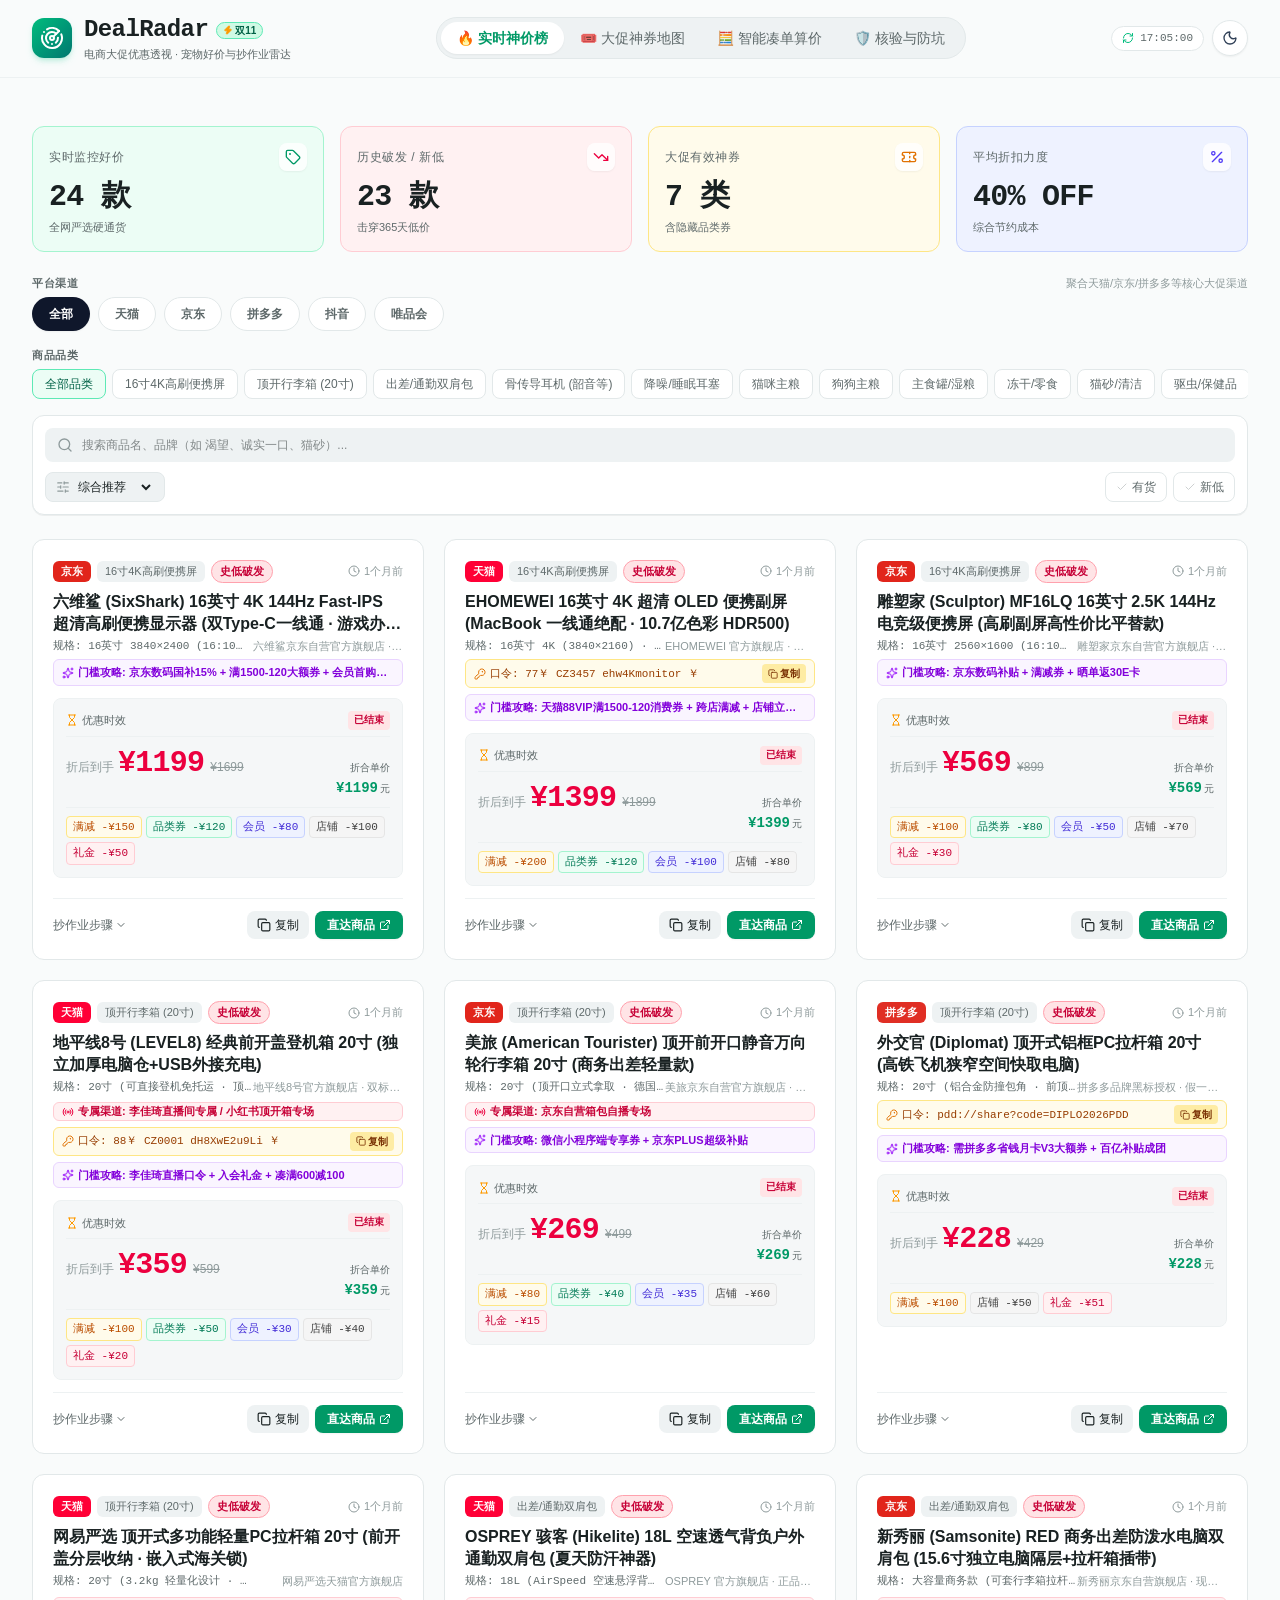
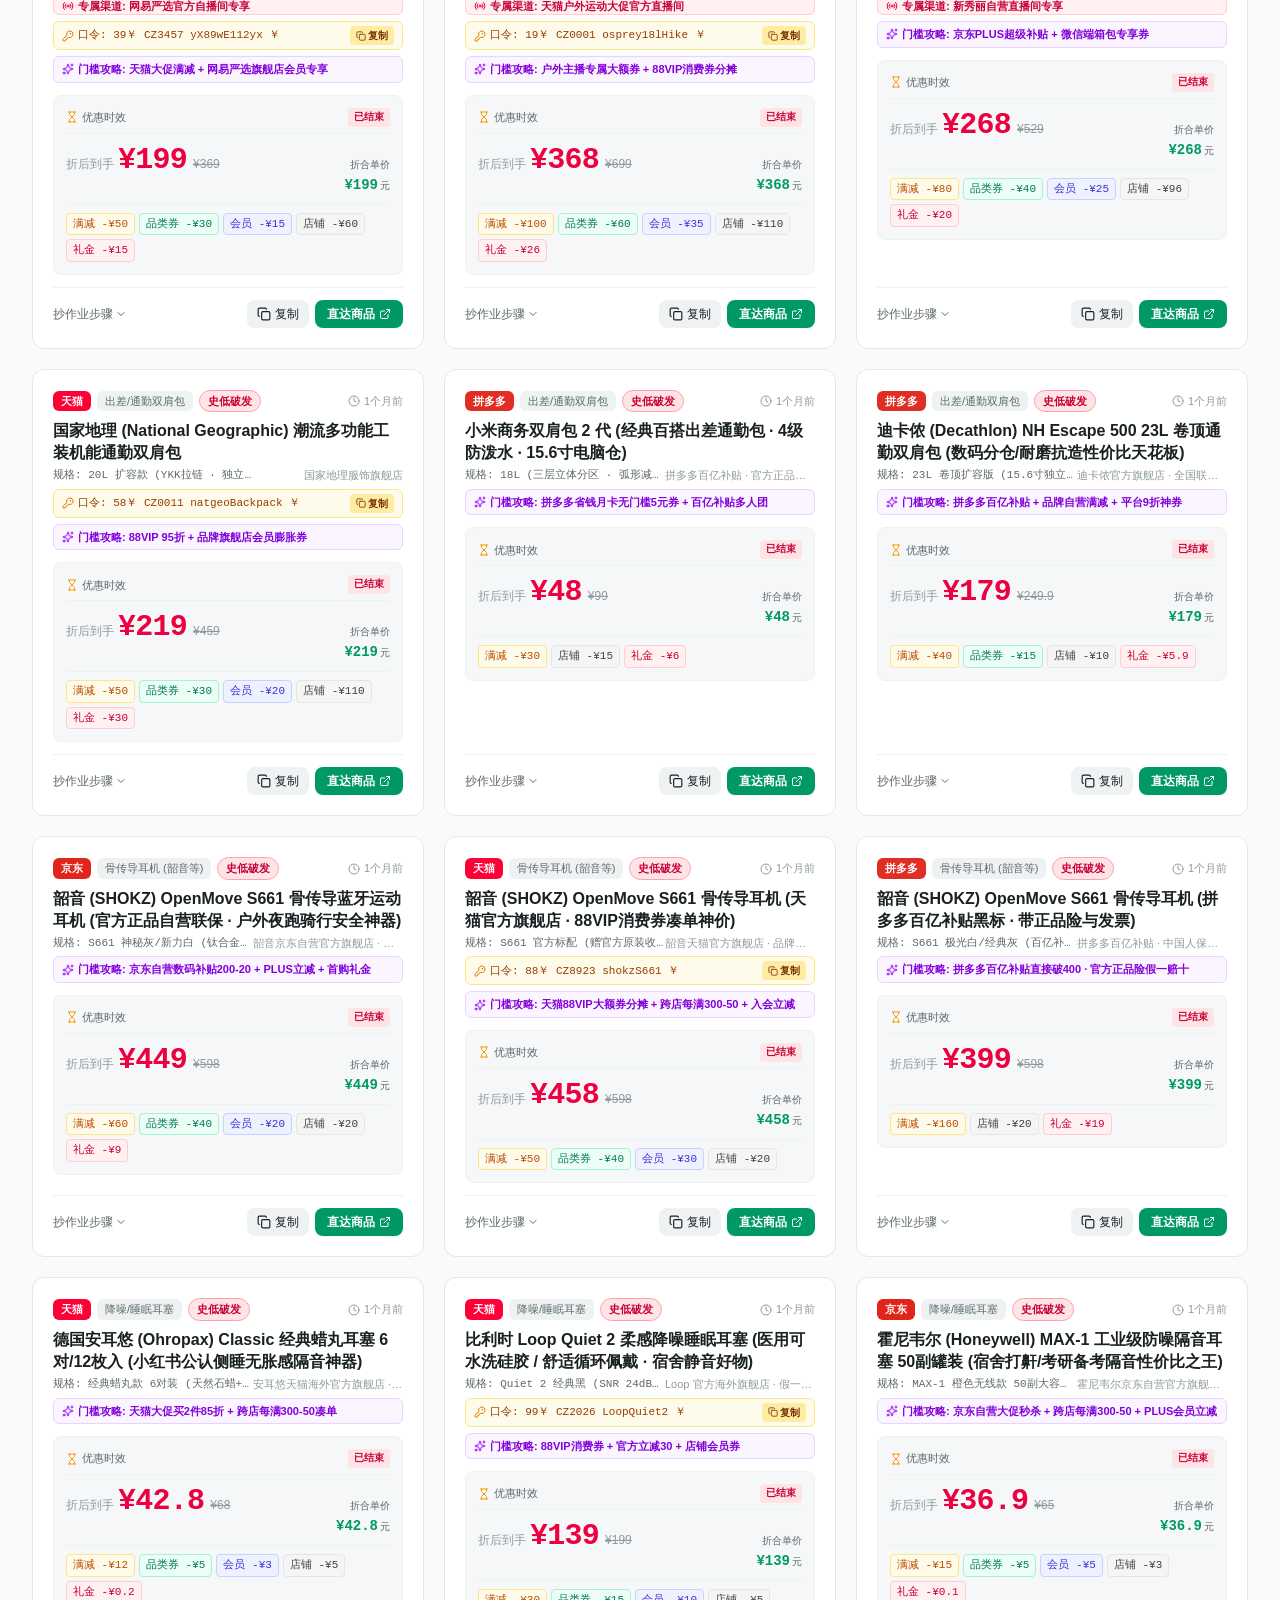
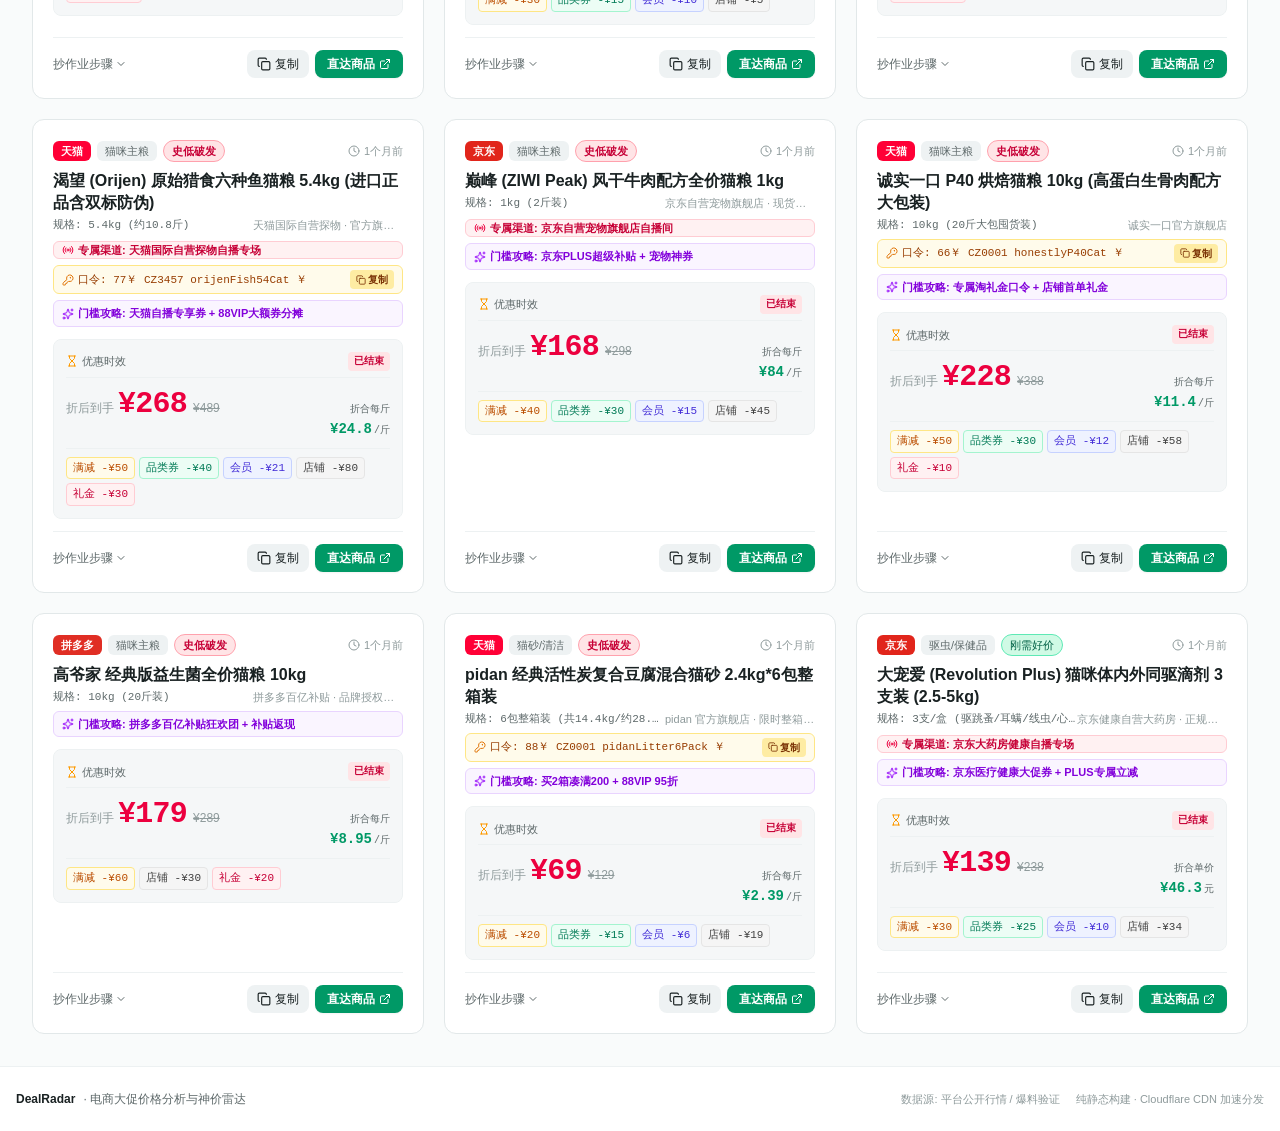
==== commit 3d9c5f13: "chore(pages): 发布双十一首波大促比价爆料(显示器/行李箱/双肩包/韶音/耳塞)" ====
--- a/pages/deal-radar/index.html
+++ b/pages/deal-radar/index.html
@@ -12,7 +12,7 @@
     <title>DealRadar | 电商大促价格分析与神价雷达</title>
     <meta name="description" content="双十一电商促销规则叠加透视、大额优惠券与隐藏入口直达、宠物好价实时抄作业雷达。" />
     <link rel="icon" type="image/svg+xml" href="data:image/svg+xml,<svg xmlns='http://www.w3.org/2000/svg' viewBox='0 0 24 24' fill='none' stroke='%23059669' stroke-width='2' stroke-linecap='round' stroke-linejoin='round'><circle cx='12' cy='12' r='10'/><path d='m4.93 4.93 4.24 4.24'/><path d='m14.83 9.17 4.24-4.24'/><path d='m14.83 14.83 4.24 4.24'/><path d='m9.17 14.83-4.24 4.24'/><circle cx='12' cy='12' r='4'/></svg>" />
-    <script type="module" crossorigin src="./assets/index-DeXzgXSR.js"></script>
+    <script type="module" crossorigin src="./assets/index-BKUyOSDq.js"></script>
     <link rel="stylesheet" crossorigin href="./assets/index-CPe00aYv.css">
   </head>
   <body class="min-h-screen">
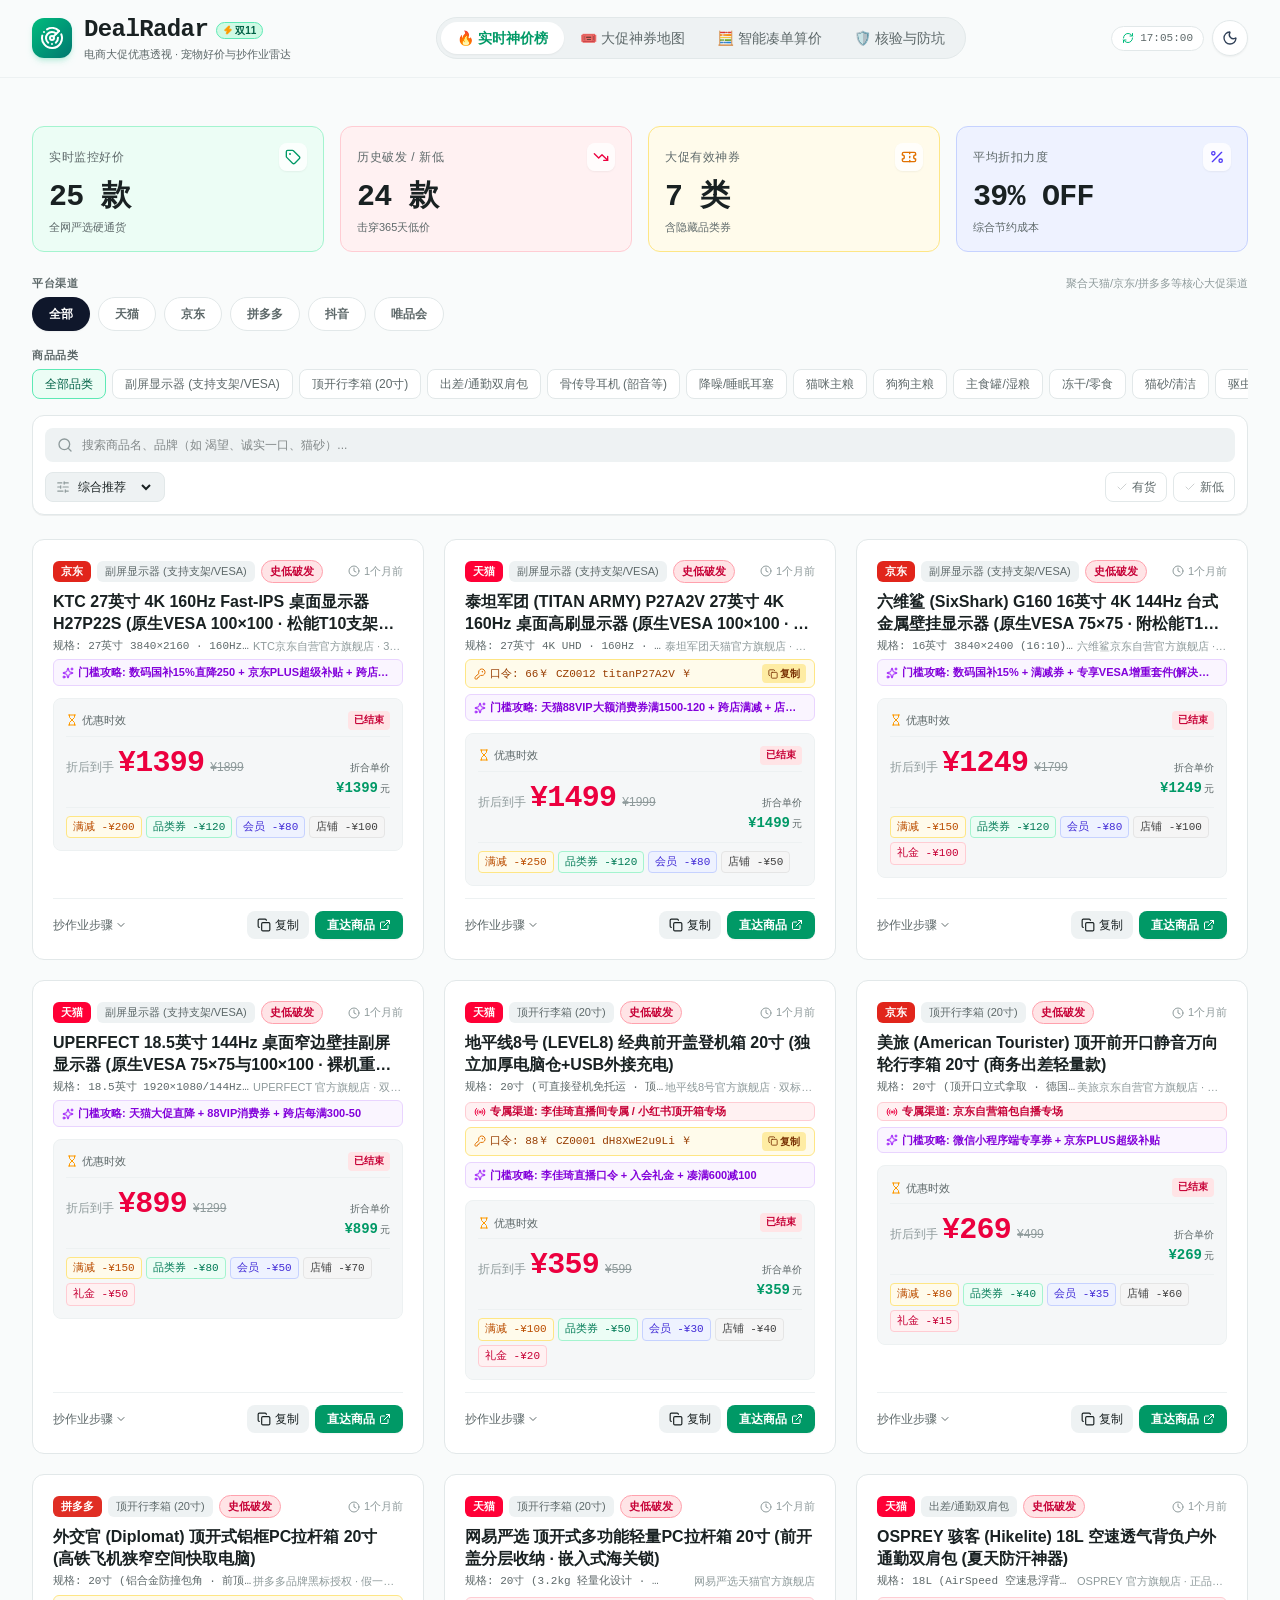
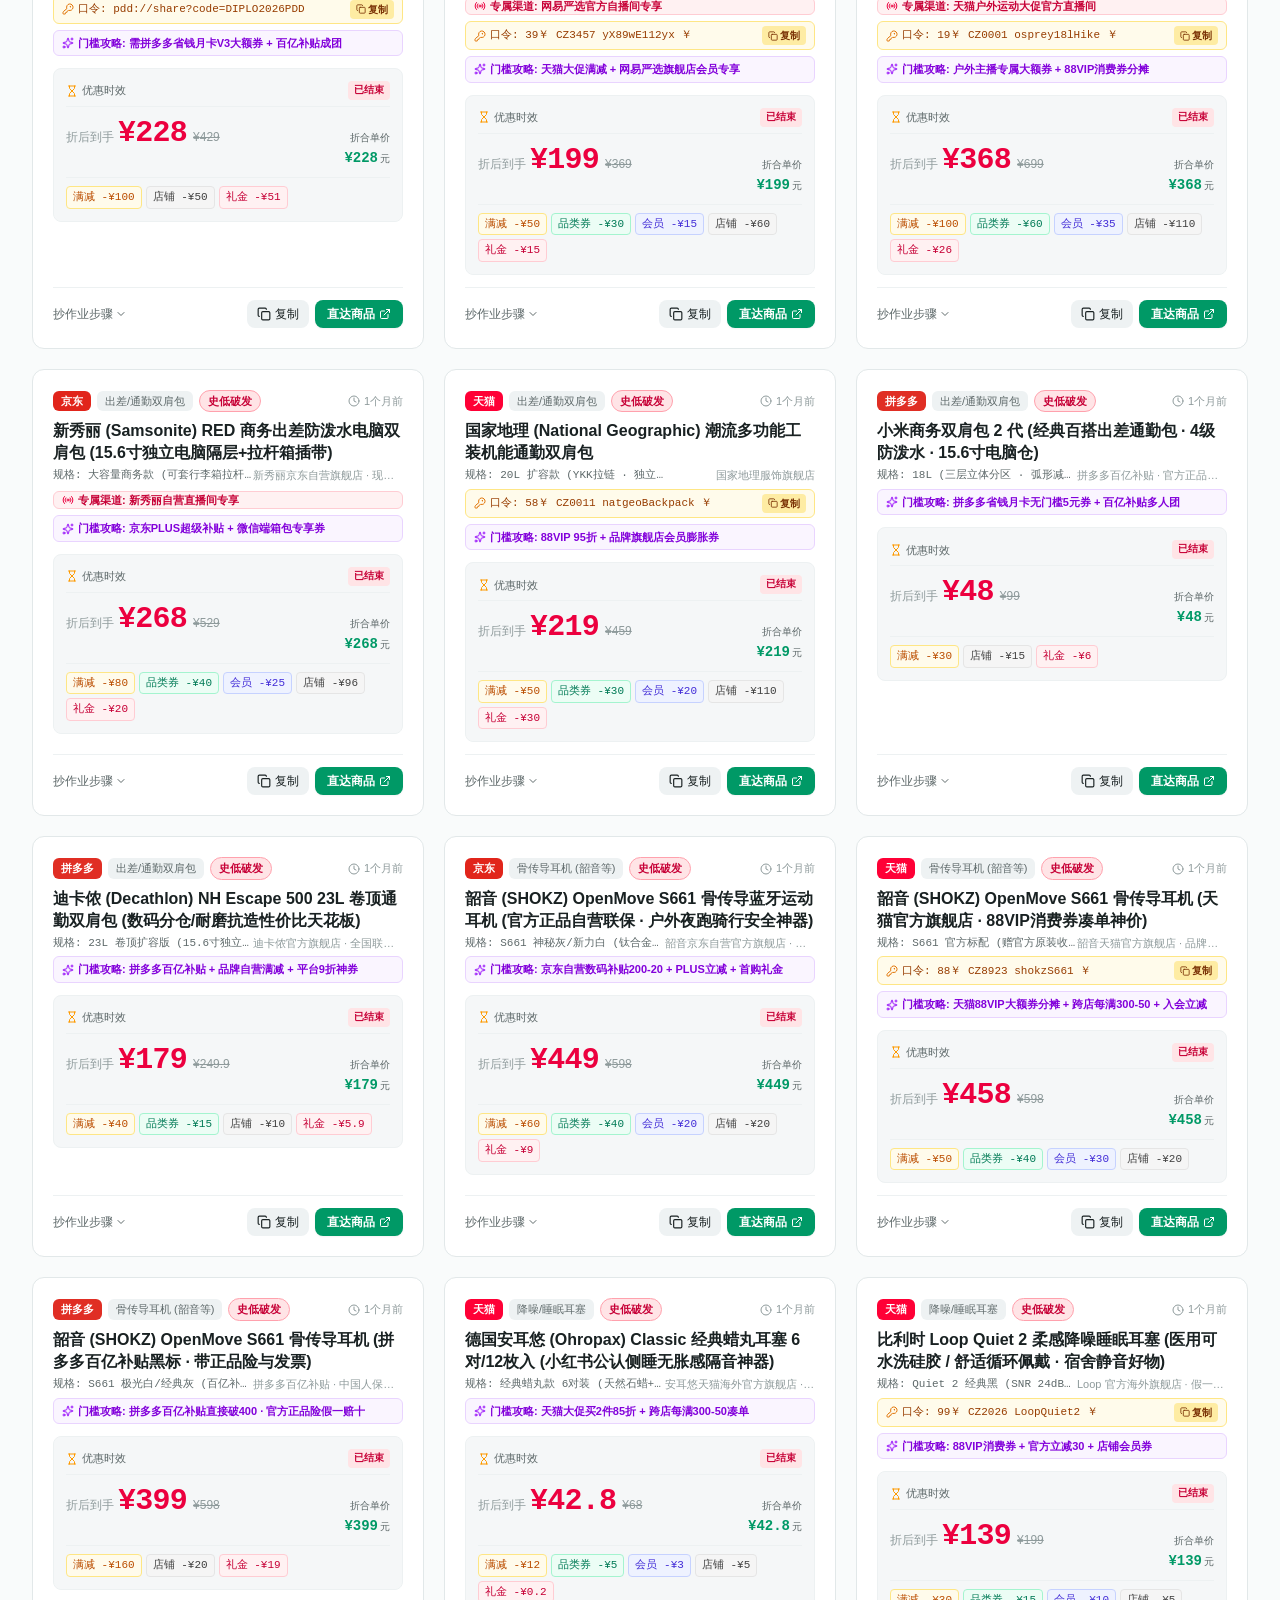
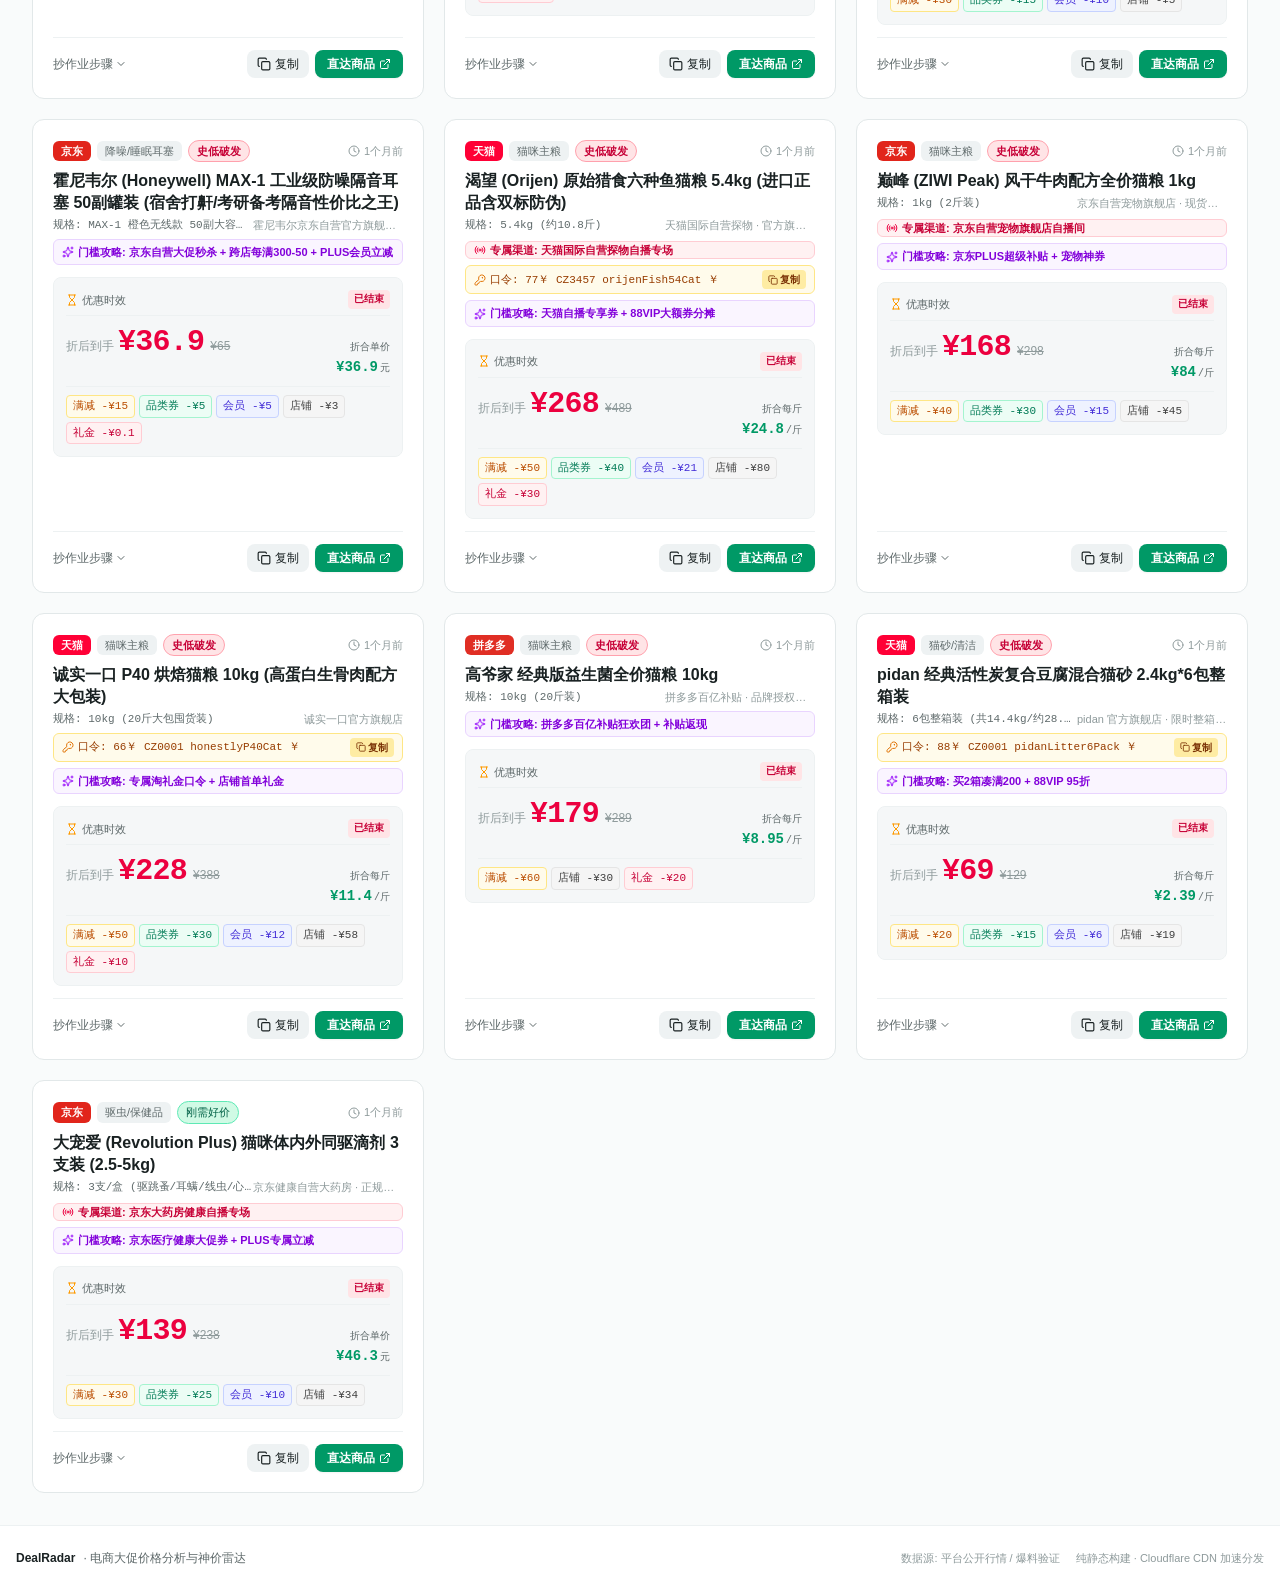
==== commit b783a4a5: "chore(pages): 更新副屏显示器为支持松能T10支架(VESA)专选品产物" ====
--- a/pages/deal-radar/index.html
+++ b/pages/deal-radar/index.html
@@ -12,7 +12,7 @@
     <title>DealRadar | 电商大促价格分析与神价雷达</title>
     <meta name="description" content="双十一电商促销规则叠加透视、大额优惠券与隐藏入口直达、宠物好价实时抄作业雷达。" />
     <link rel="icon" type="image/svg+xml" href="data:image/svg+xml,<svg xmlns='http://www.w3.org/2000/svg' viewBox='0 0 24 24' fill='none' stroke='%23059669' stroke-width='2' stroke-linecap='round' stroke-linejoin='round'><circle cx='12' cy='12' r='10'/><path d='m4.93 4.93 4.24 4.24'/><path d='m14.83 9.17 4.24-4.24'/><path d='m14.83 14.83 4.24 4.24'/><path d='m9.17 14.83-4.24 4.24'/><circle cx='12' cy='12' r='4'/></svg>" />
-    <script type="module" crossorigin src="./assets/index-BKUyOSDq.js"></script>
+    <script type="module" crossorigin src="./assets/index-BS2Pu32o.js"></script>
     <link rel="stylesheet" crossorigin href="./assets/index-CPe00aYv.css">
   </head>
   <body class="min-h-screen">
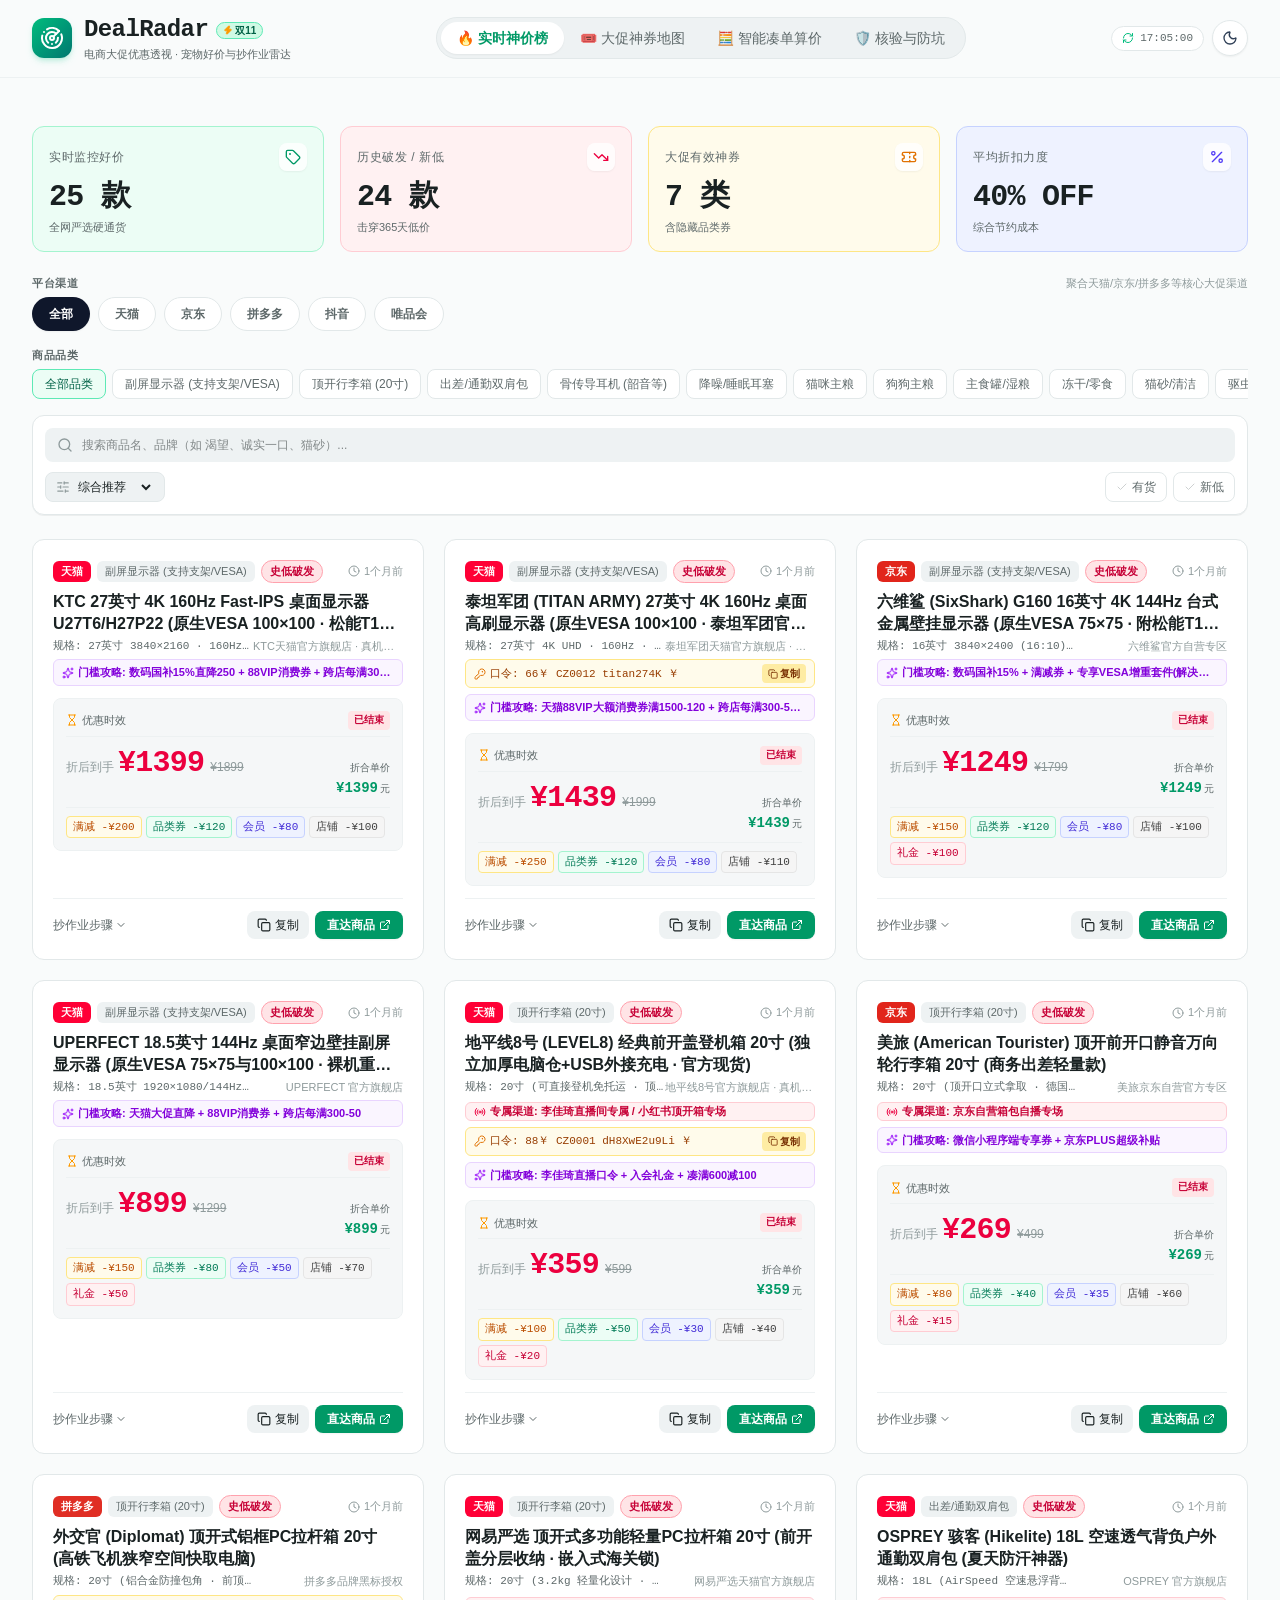
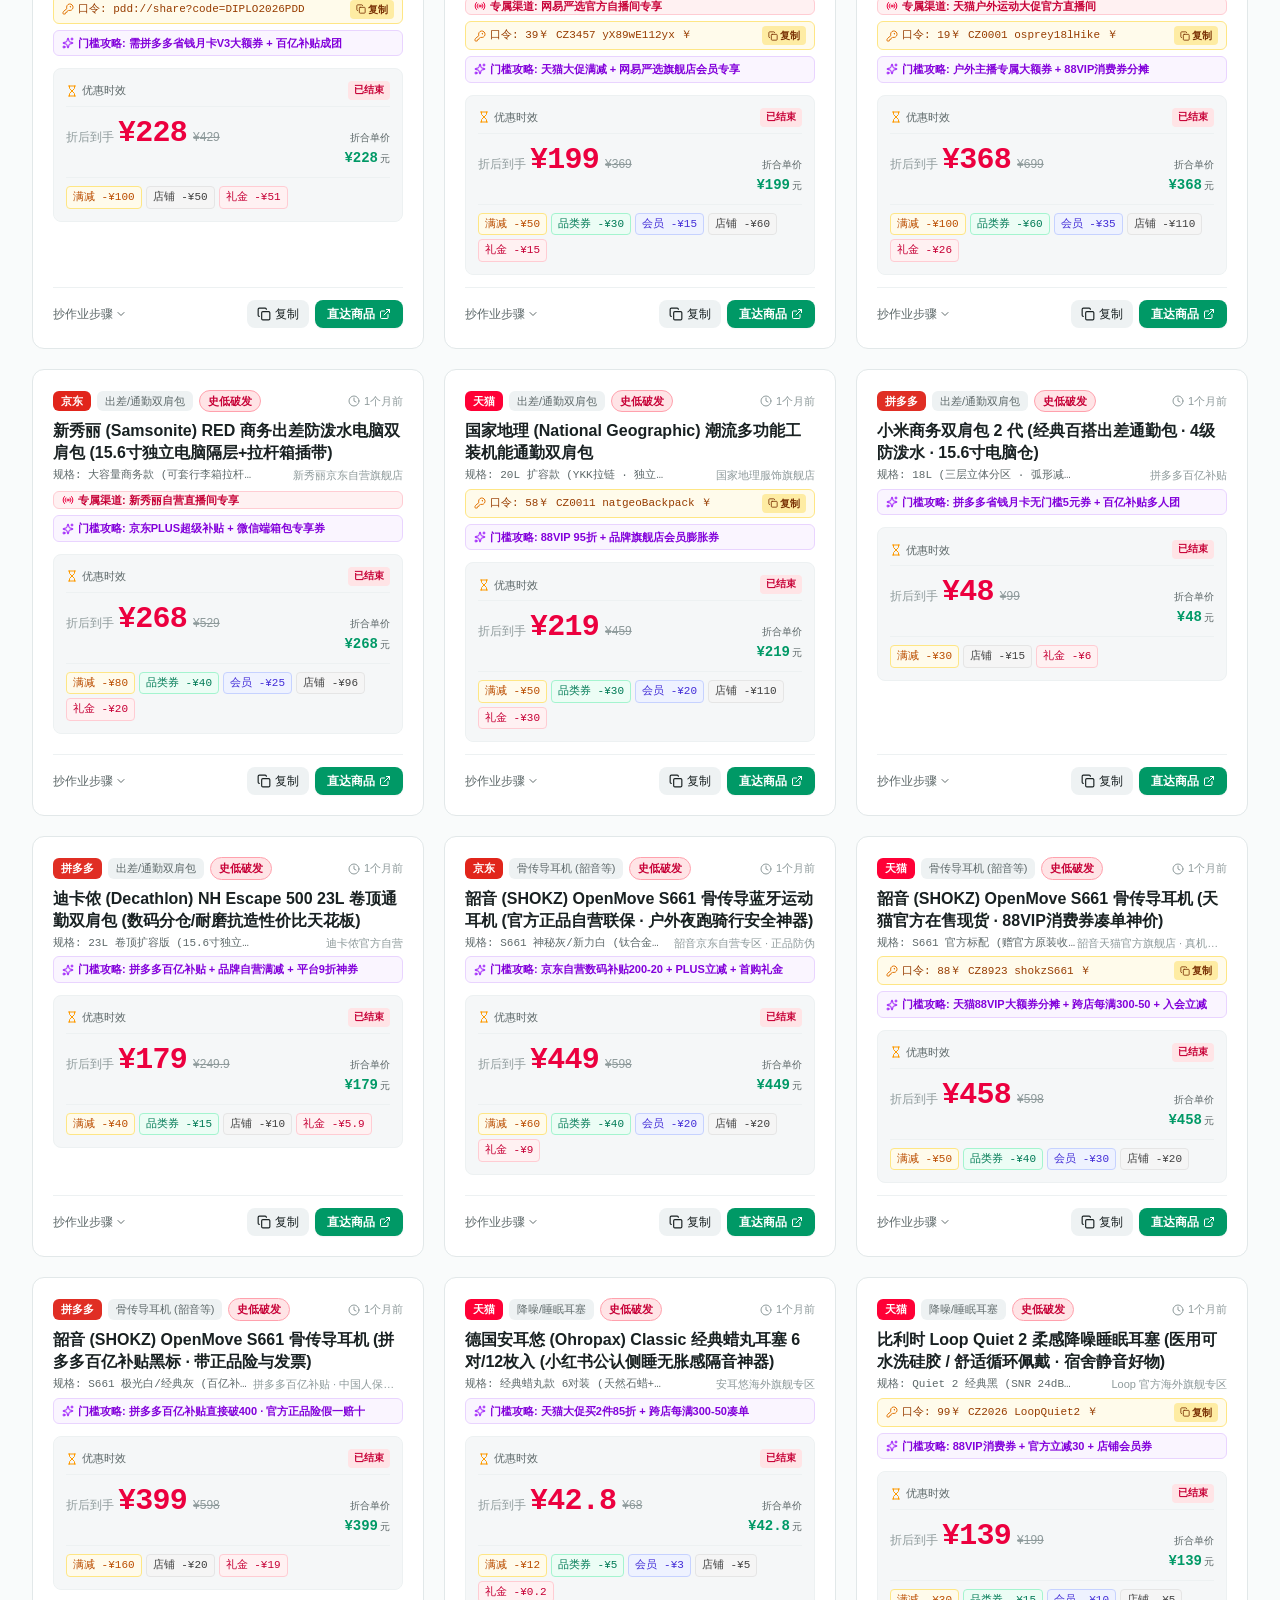
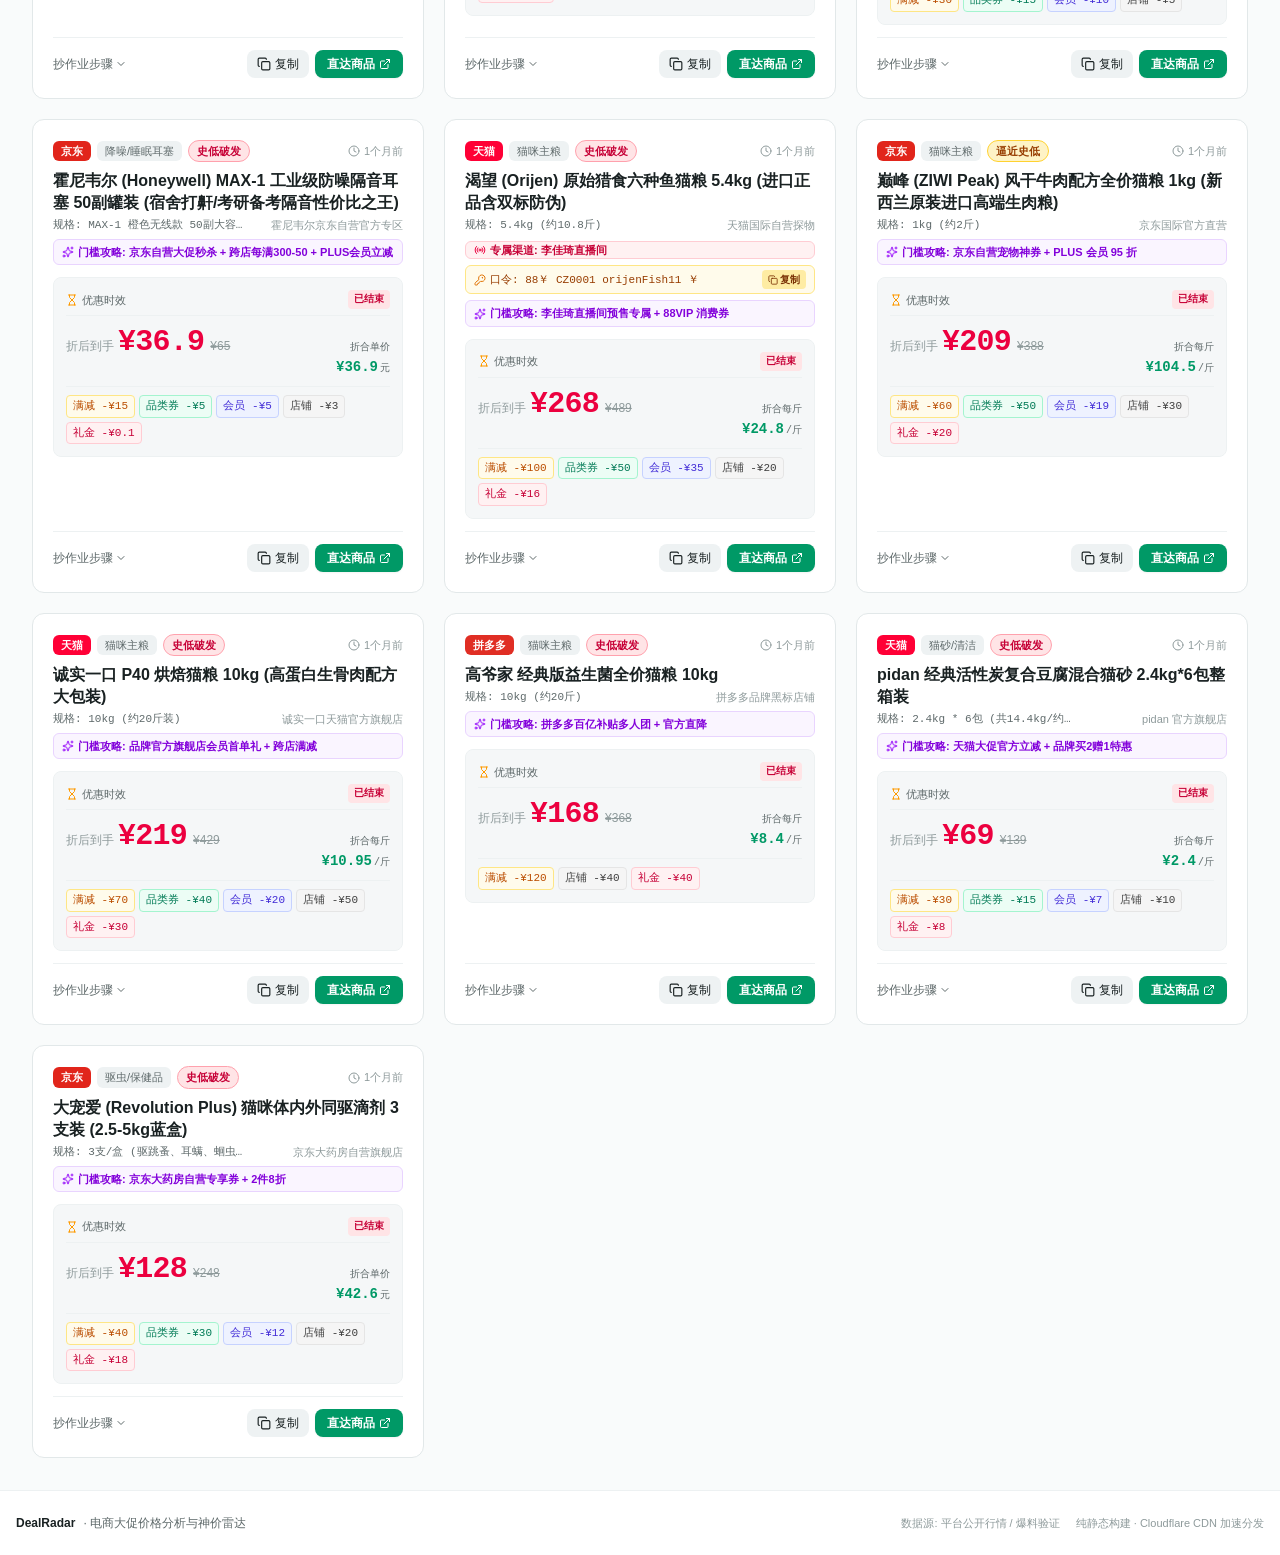
==== commit 5982306b: "fix(deal-radar): 更新在售真品链接并优化手淘移动安全路由" ====
--- a/pages/deal-radar/index.html
+++ b/pages/deal-radar/index.html
@@ -12,7 +12,7 @@
     <title>DealRadar | 电商大促价格分析与神价雷达</title>
     <meta name="description" content="双十一电商促销规则叠加透视、大额优惠券与隐藏入口直达、宠物好价实时抄作业雷达。" />
     <link rel="icon" type="image/svg+xml" href="data:image/svg+xml,<svg xmlns='http://www.w3.org/2000/svg' viewBox='0 0 24 24' fill='none' stroke='%23059669' stroke-width='2' stroke-linecap='round' stroke-linejoin='round'><circle cx='12' cy='12' r='10'/><path d='m4.93 4.93 4.24 4.24'/><path d='m14.83 9.17 4.24-4.24'/><path d='m14.83 14.83 4.24 4.24'/><path d='m9.17 14.83-4.24 4.24'/><circle cx='12' cy='12' r='4'/></svg>" />
-    <script type="module" crossorigin src="./assets/index-BS2Pu32o.js"></script>
+    <script type="module" crossorigin src="./assets/index-O07xy2eG.js"></script>
     <link rel="stylesheet" crossorigin href="./assets/index-CPe00aYv.css">
   </head>
   <body class="min-h-screen">
